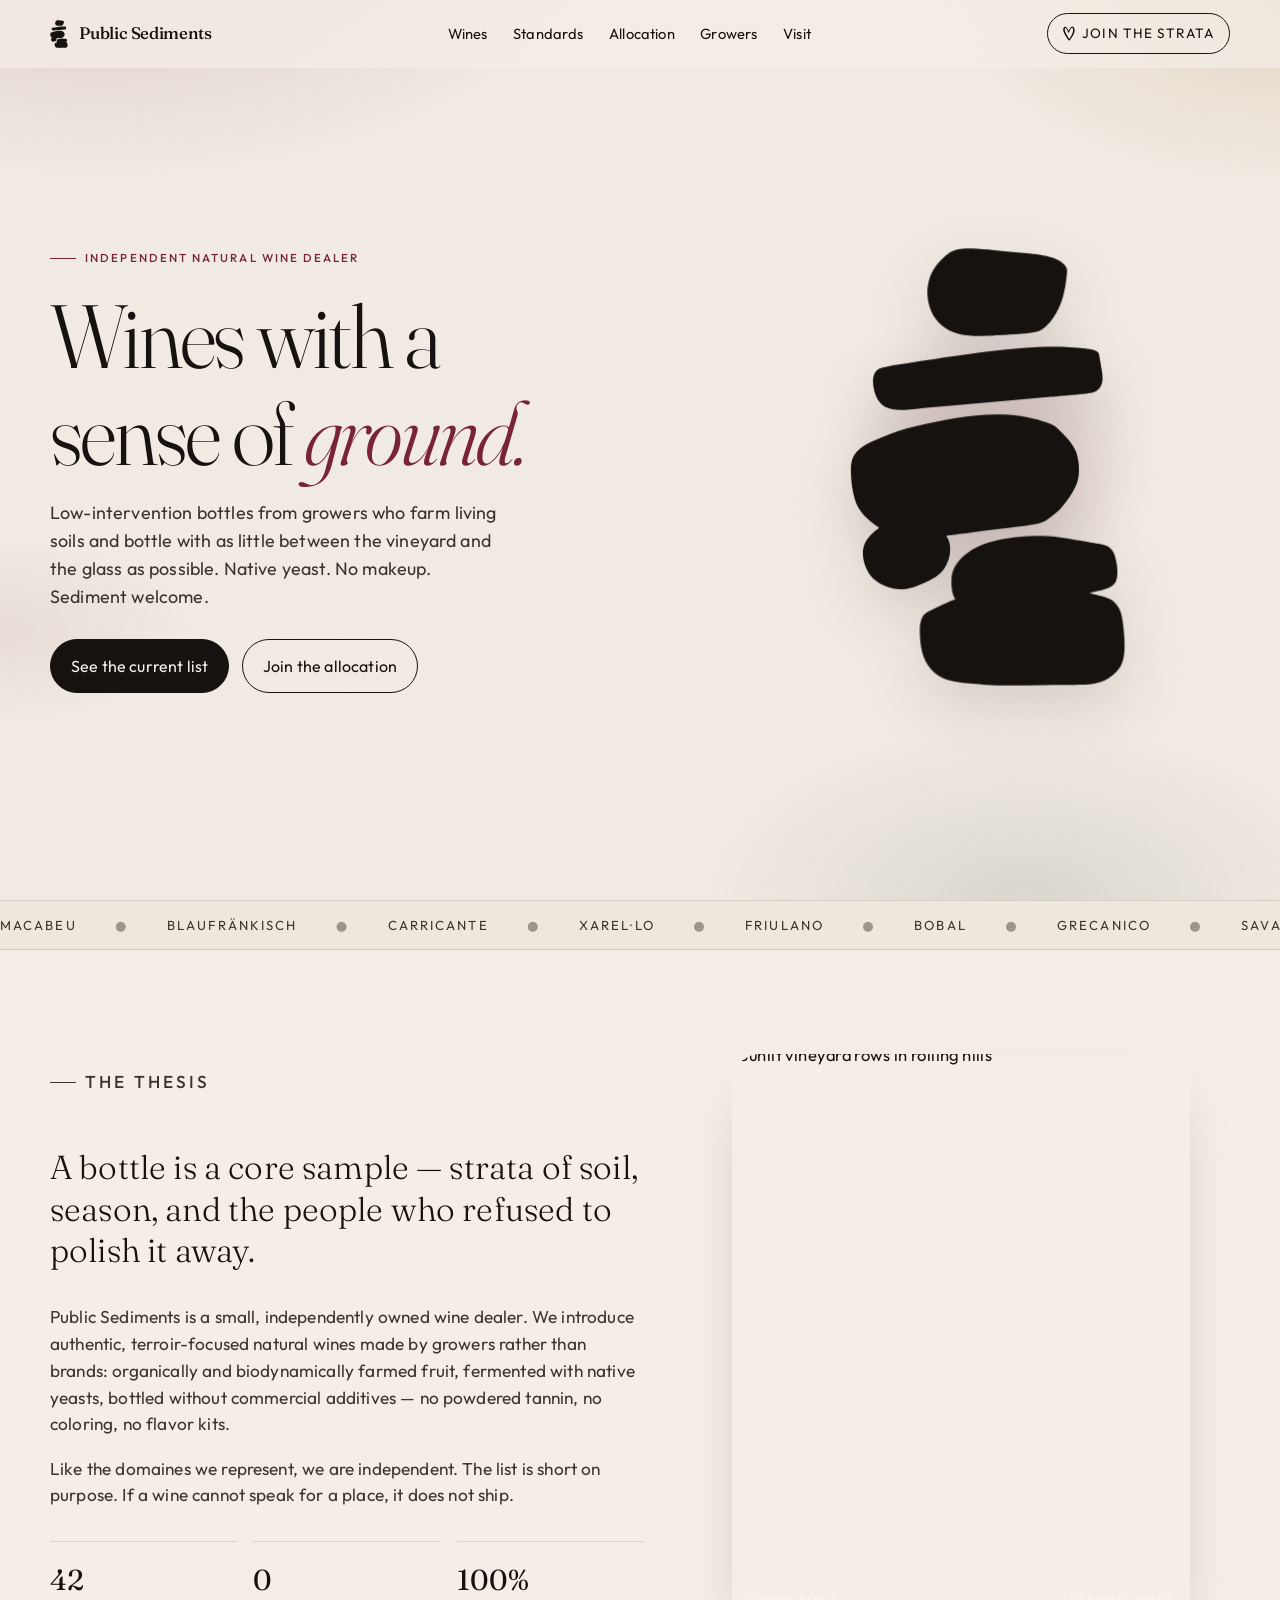
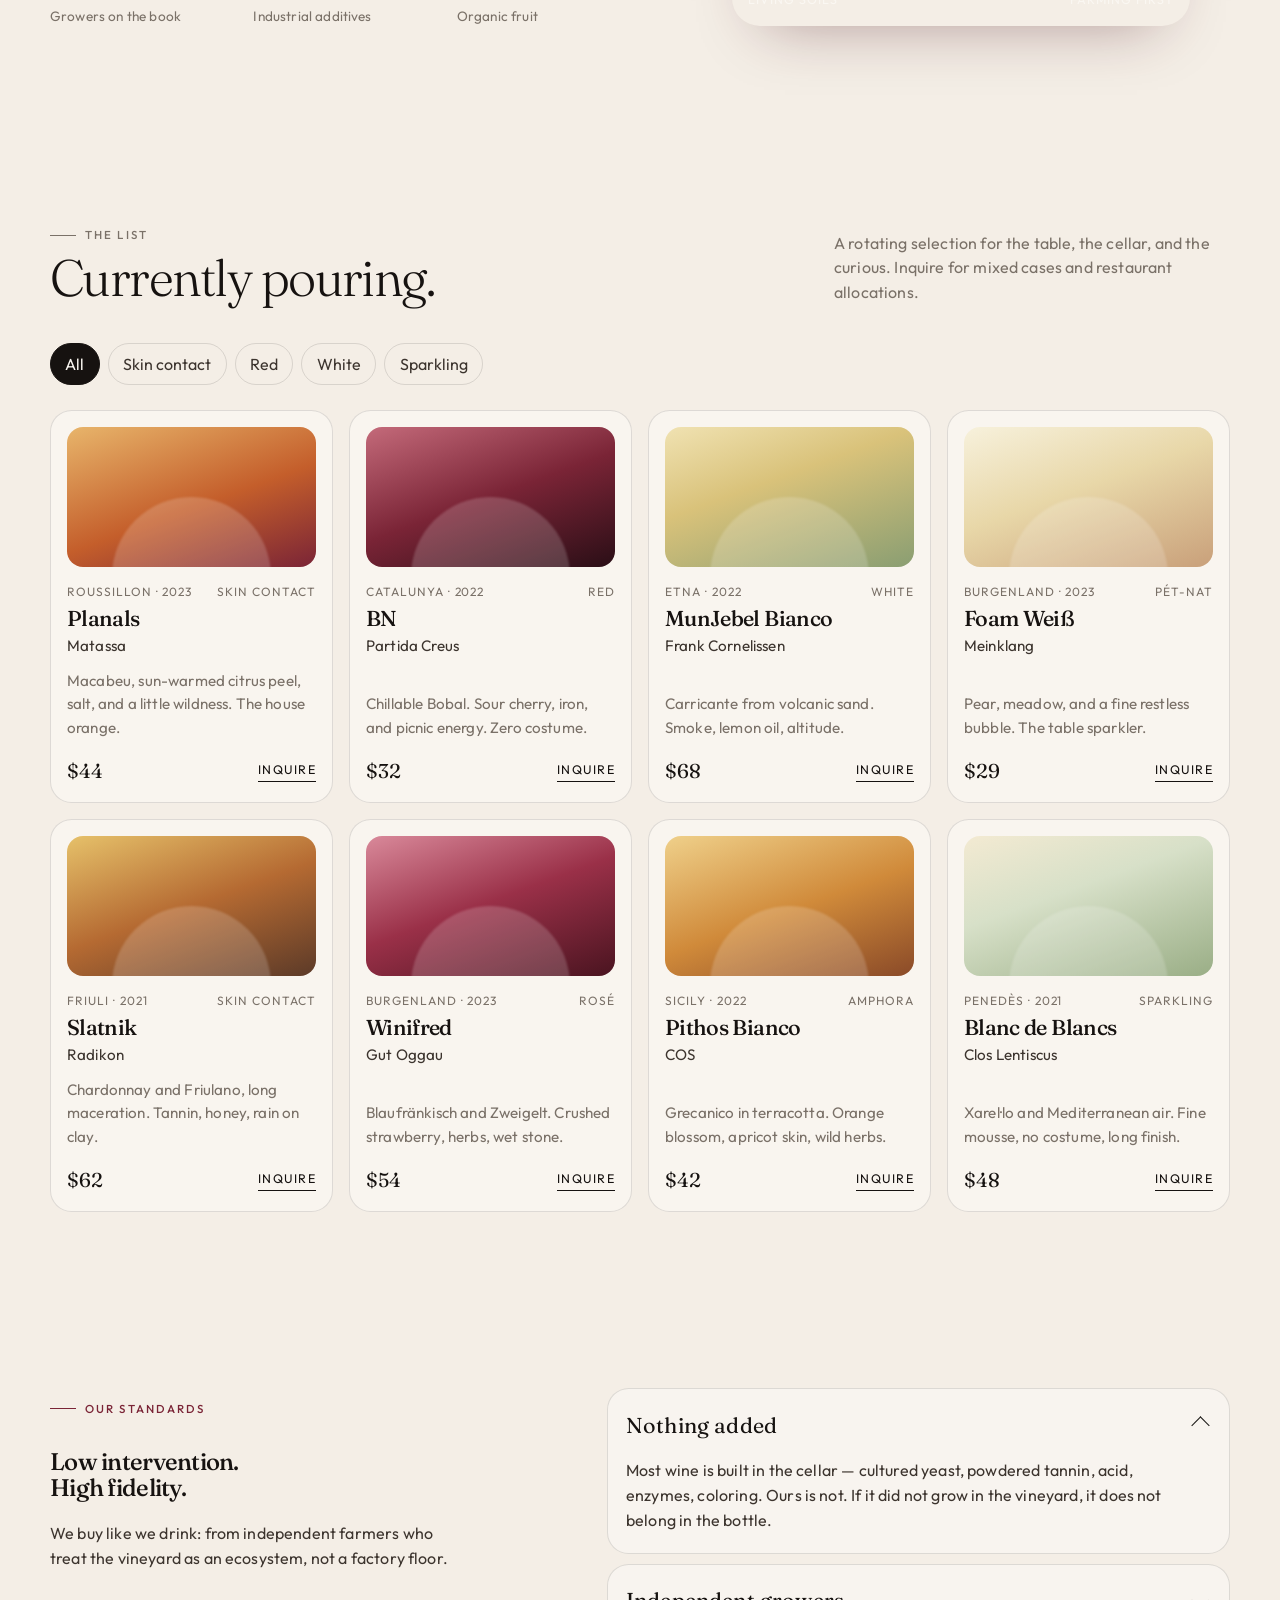
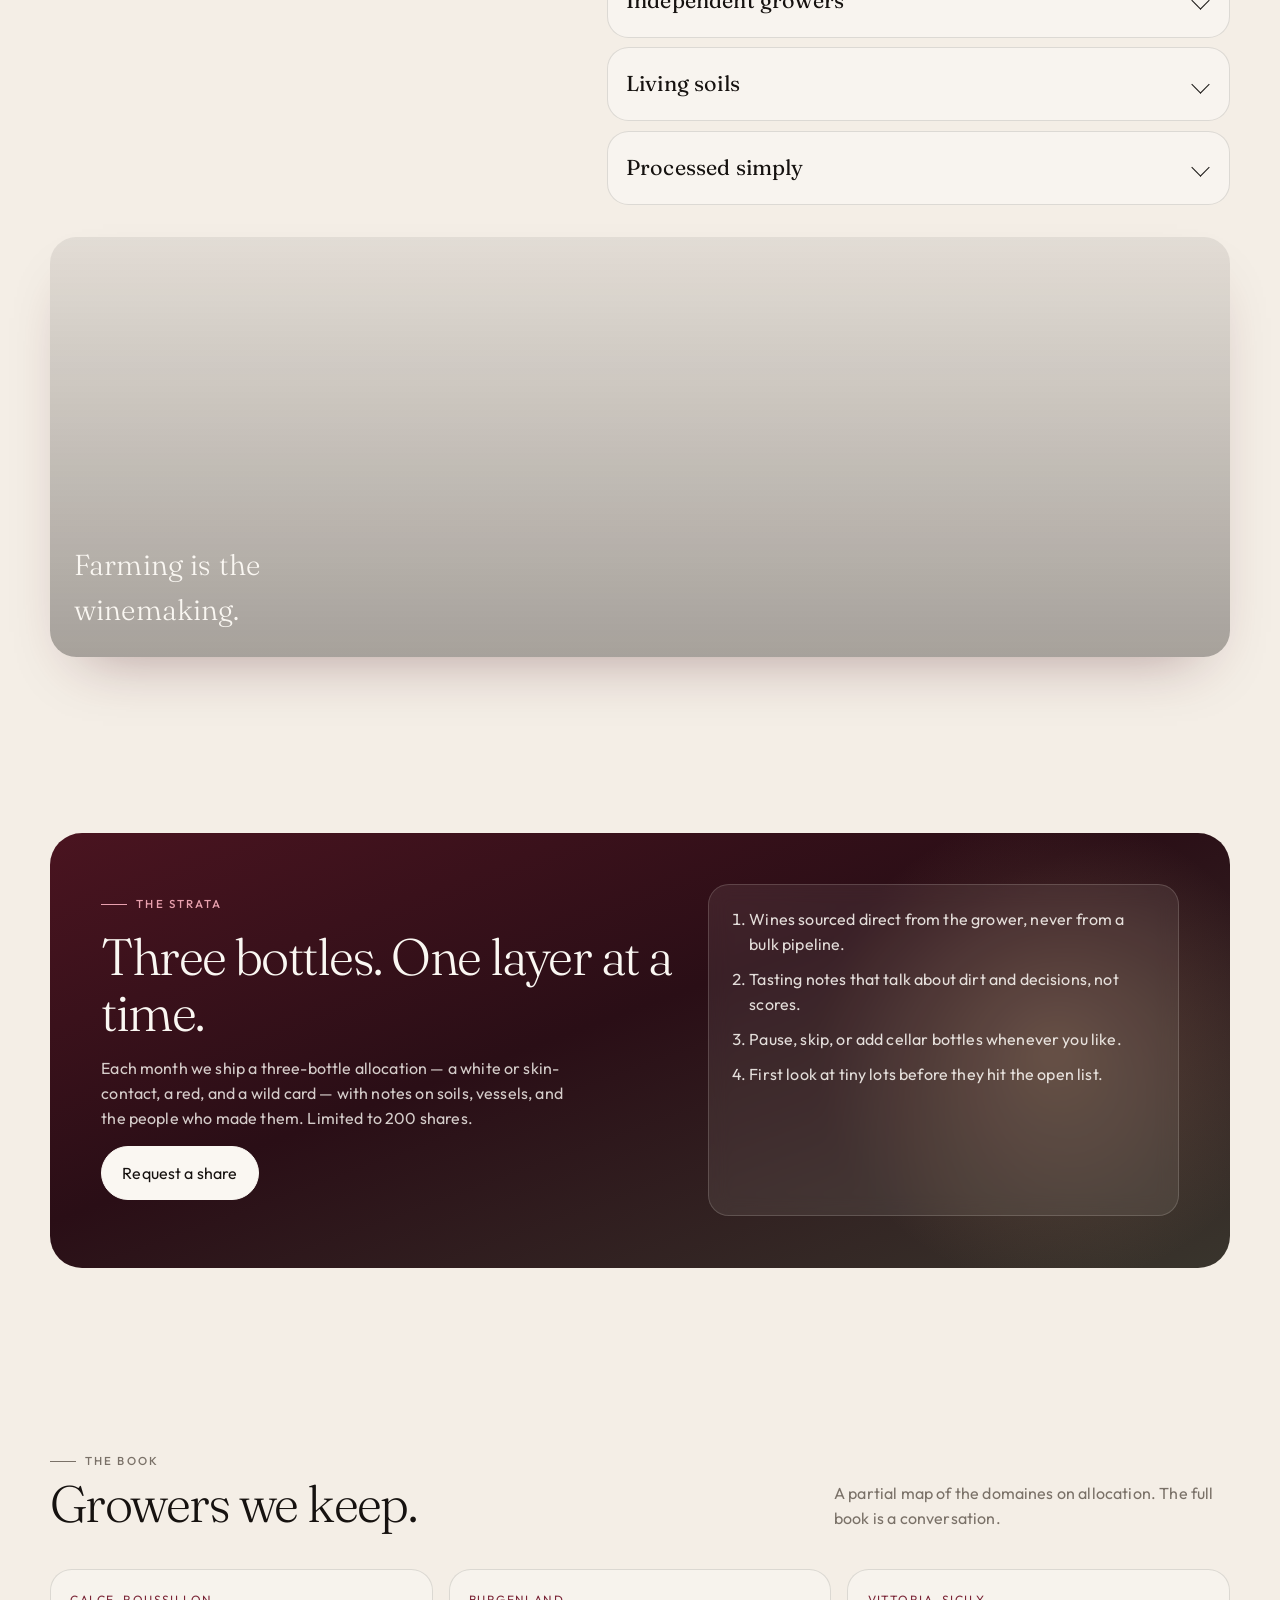
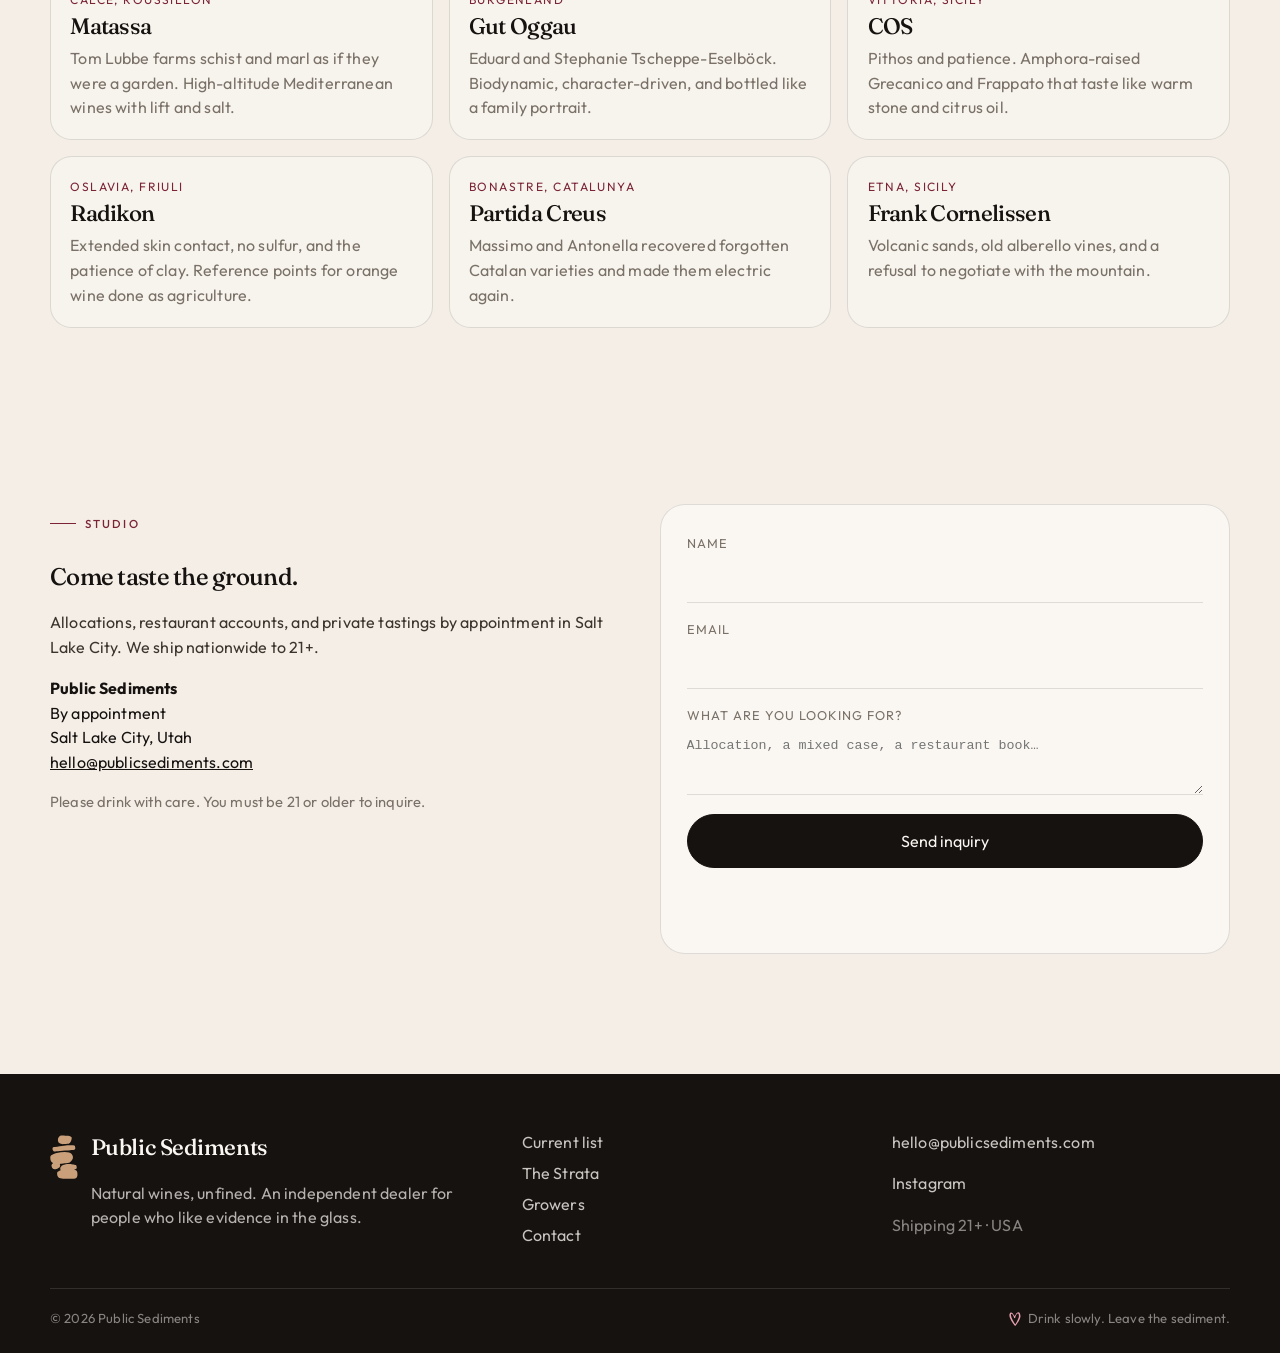
==== index.html @ 0cda36f3 "chore: initial dump" ====
<!DOCTYPE html>
<html lang="en">
<head>
  <meta charset="utf-8">
  <meta name="viewport" content="width=device-width, initial-scale=1">
  <title>Public Sediments — Natural Wine Dealer</title>
  <meta name="description" content="Public Sediments is an independent dealer of low-intervention natural wines. Living soils, native ferments, nothing added that was not already in the vineyard.">
  <link rel="icon" href="icons/mark.svg" type="image/svg+xml">
  <link rel="preconnect" href="https://fonts.googleapis.com">
  <link rel="preconnect" href="https://fonts.gstatic.com" crossorigin>
  <link href="https://fonts.googleapis.com/css2?family=Fraunces:ital,opsz,wght@0,9..144,300;0,9..144,500;0,9..144,600;1,9..144,300;1,9..144,500&family=Outfit:wght@300;400;500;600&display=swap" rel="stylesheet">
  <style>
    :root {
      --paper: #f4eee6;
      --paper-2: #ebe3d6;
      --foam: #faf7f2;
      --ink: #161210;
      --ink-soft: #3c342e;
      --muted: #7a7168;
      --line: rgba(22, 18, 16, 0.12);
      --wine: #7a2436;
      --wine-deep: #4a1420;
      --clay: #c9a07a;
      --clay-deep: #9a6a42;
      --moss: #44513d;
      --moss-soft: #6d7b63;
      --shadow: 0 28px 60px -32px rgba(74, 20, 32, 0.42);
      --radius: 1.35rem;
      --ease: cubic-bezier(0.22, 1, 0.36, 1);
      --serif: "Fraunces", "Iowan Old Style", Georgia, serif;
      --sans: "Outfit", "Avenir Next", system-ui, sans-serif;
      --header: 4.25rem;
    }

    * { box-sizing: border-box; }
    html { scroll-behavior: smooth; }
    html, body { margin: 0; }
    body {
      font-family: var(--sans);
      font-weight: 400;
      color: var(--ink);
      background: var(--paper);
      line-height: 1.55;
      letter-spacing: 0.01em;
      overflow-x: hidden;
    }

    body::before {
      content: "";
      position: fixed;
      inset: 0;
      pointer-events: none;
      z-index: 8;
      opacity: 0.045;
      background-image: url("data:image/svg+xml;utf8,<svg xmlns='http://www.w3.org/2000/svg' width='180' height='180'><filter id='n'><feTurbulence type='fractalNoise' baseFrequency='.85' numOctaves='2' stitchTiles='stitch'/><feColorMatrix values='0 0 0 0 0  0 0 0 0 0  0 0 0 0 0  0 0 0 .55 0'/></filter><rect width='100%' height='100%' filter='url(%23n)'/></svg>");
      mix-blend-mode: multiply;
    }

    body::after {
      content: "";
      position: fixed;
      inset: 0;
      pointer-events: none;
      z-index: 0;
      background:
        radial-gradient(ellipse 70% 50% at 8% -8%, rgba(122, 36, 54, 0.16), transparent 55%),
        radial-gradient(ellipse 50% 40% at 100% 0%, rgba(201, 160, 122, 0.28), transparent 50%),
        radial-gradient(ellipse 45% 35% at 80% 100%, rgba(68, 81, 61, 0.12), transparent 55%),
        radial-gradient(ellipse 30% 20% at 0% 70%, rgba(122, 36, 54, 0.07), transparent 50%);
      animation: aurora 22s var(--ease) infinite alternate;
    }

    @keyframes aurora {
      from { transform: scale(1) translate3d(0, 0, 0); }
      to { transform: scale(1.08) translate3d(-2%, 1.5%, 0); }
    }

    img { max-width: 100%; display: block; }
    a { color: inherit; }
    button, input { font: inherit; }
    h1, h2, h3, .serif { font-family: var(--serif); font-weight: 500; letter-spacing: -0.03em; line-height: 1.08; }

    .skip {
      position: absolute;
      left: 1rem;
      top: -4rem;
      background: var(--ink);
      color: var(--foam);
      padding: 0.6rem 1rem;
      z-index: 20;
      border-radius: 999px;
    }
    .skip:focus { top: 1rem; }

    .wrap {
      width: min(1180px, calc(100% - 2.5rem));
      margin-inline: auto;
      position: relative;
      z-index: 1;
    }

    .icon {
      display: inline-block;
      background: currentColor;
      width: 1em;
      height: 1em;
    }
    .icon-mark {
      -webkit-mask: url("icons/mark.svg") center / contain no-repeat;
      mask: url("icons/mark.svg") center / contain no-repeat;
    }
    .icon-heart {
      -webkit-mask: url("icons/heart.svg") center / contain no-repeat;
      mask: url("icons/heart.svg") center / contain no-repeat;
    }

    header.site {
      position: sticky;
      top: 0;
      z-index: 10;
      height: var(--header);
      display: flex;
      align-items: center;
      backdrop-filter: blur(16px);
      background: color-mix(in srgb, var(--paper) 78%, transparent);
      border-bottom: 1px solid transparent;
      transition: border-color 0.4s var(--ease), background 0.4s;
    }
    header.site.is-scrolled {
      border-bottom-color: var(--line);
      background: color-mix(in srgb, var(--paper) 90%, transparent);
    }
    .nav-bar {
      display: flex;
      align-items: center;
      justify-content: space-between;
      gap: 1rem;
      width: min(1180px, calc(100% - 2.5rem));
      margin-inline: auto;
    }
    .brand {
      display: flex;
      align-items: center;
      gap: 0.7rem;
      text-decoration: none;
    }
    .brand .icon-mark { width: 18px; height: 30px; }
    .brand-name {
      font-family: var(--serif);
      font-size: 1.05rem;
      font-weight: 500;
      letter-spacing: -0.02em;
    }
    .nav-links {
      display: flex;
      gap: 1.6rem;
      list-style: none;
      margin: 0;
      padding: 0;
    }
    .nav-links a {
      text-decoration: none;
      font-size: 0.92rem;
      position: relative;
    }
    .nav-links a::after {
      content: "";
      position: absolute;
      left: 0; right: 0; bottom: -4px;
      height: 1px;
      background: var(--wine);
      transform: scaleX(0);
      transform-origin: left;
      transition: transform 0.4s var(--ease);
    }
    .nav-links a:hover::after, .nav-links a:focus-visible::after { transform: scaleX(1); }
    .nav-cta {
      display: inline-flex;
      align-items: center;
      gap: 0.45rem;
      text-decoration: none;
      font-size: 0.85rem;
      letter-spacing: 0.08em;
      text-transform: uppercase;
      border: 1px solid var(--ink);
      padding: 0.55rem 0.9rem;
      border-radius: 999px;
      transition: background 0.3s, color 0.3s;
    }
    .nav-cta .icon-heart { width: 13px; height: 15px; }
    .nav-cta:hover { background: var(--ink); color: var(--foam); }

    .menu-toggle {
      display: none;
      background: none;
      border: 0;
      padding: 0.4rem;
      cursor: pointer;
    }
    .menu-toggle span {
      display: block;
      width: 22px;
      height: 1.5px;
      background: var(--ink);
      margin: 5px 0;
      transition: 0.3s var(--ease);
    }
    body.nav-open .menu-toggle span:nth-child(1) { transform: translateY(6.5px) rotate(45deg); }
    body.nav-open .menu-toggle span:nth-child(2) { opacity: 0; }
    body.nav-open .menu-toggle span:nth-child(3) { transform: translateY(-6.5px) rotate(-45deg); }

    .hero {
      position: relative;
      z-index: 1;
      padding: 2.2rem 0 4.5rem;
      min-height: calc(100svh - var(--header));
      display: grid;
      align-items: center;
    }
    .hero-grid {
      display: grid;
      grid-template-columns: 1.15fr 0.85fr;
      gap: 3rem;
      align-items: center;
    }
    .kicker {
      display: inline-flex;
      align-items: center;
      gap: 0.6rem;
      text-transform: uppercase;
      letter-spacing: 0.18em;
      font-size: 0.72rem;
      color: var(--wine);
      font-weight: 500;
    }
    .kicker::before {
      content: "";
      width: 1.6rem;
      height: 1px;
      background: currentColor;
    }
    .hero h1 {
      font-size: clamp(3.1rem, 7vw, 6.4rem);
      margin: 0.6rem 0 1.1rem;
      font-weight: 300;
      max-width: 11ch;
    }
    .hero h1 em {
      font-style: italic;
      color: var(--wine);
    }
    .lede {
      font-size: 1.12rem;
      max-width: 38ch;
      color: var(--ink-soft);
      margin: 0 0 1.8rem;
    }
    .hero-actions { display: flex; flex-wrap: wrap; gap: 0.8rem; }
    .btn {
      display: inline-flex;
      align-items: center;
      justify-content: center;
      gap: 0.45rem;
      text-decoration: none;
      border-radius: 999px;
      padding: 0.85rem 1.25rem;
      border: 1px solid var(--ink);
      transition: transform 0.35s var(--ease), background 0.35s, color 0.35s, border-color 0.35s;
    }
    .btn:hover { transform: translateY(-2px); }
    .btn-solid { background: var(--ink); color: var(--foam); }
    .btn-solid:hover { background: var(--wine-deep); border-color: var(--wine-deep); }
    .btn-ghost:hover { background: var(--ink); color: var(--foam); }

    .hero-mark {
      display: grid;
      place-items: center;
      position: relative;
      min-height: 420px;
    }
    .hero-mark .glow {
      position: absolute;
      width: 70%;
      height: 70%;
      border-radius: 50%;
      background: radial-gradient(circle, rgba(122, 36, 54, 0.22), transparent 68%);
      filter: blur(12px);
      animation: pulse 6s ease-in-out infinite;
    }
    @keyframes pulse {
      0%, 100% { transform: scale(1); opacity: 0.8; }
      50% { transform: scale(1.12); opacity: 1; }
    }
    .hero-mark svg {
      width: min(280px, 58vw);
      height: auto;
      color: var(--ink);
      position: relative;
      animation: float 7.5s ease-in-out 1.5s infinite;
      filter: drop-shadow(0 24px 30px rgba(22, 18, 16, 0.12));
    }
    .hero-mark .stone {
      transform-box: fill-box;
      transform-origin: center;
      animation: settle 1.15s var(--ease) both;
    }
    .hero-mark .stone-1 { animation-delay: 0.08s; }
    .hero-mark .stone-2 { animation-delay: 0.22s; }
    .hero-mark .stone-3 { animation-delay: 0.38s; }
    .hero-mark .stone-4 { animation-delay: 0.54s; }
    @keyframes settle {
      from { opacity: 0; transform: translateY(-42px) scale(0.96); }
      to { opacity: 1; transform: none; }
    }
    @keyframes float {
      0%, 100% { transform: translateY(0); }
      50% { transform: translateY(-12px); }
    }

    .marquee {
      position: relative;
      z-index: 1;
      border-block: 1px solid var(--line);
      overflow: hidden;
      padding: 0.85rem 0;
      background: color-mix(in srgb, var(--paper-2) 65%, transparent);
    }
    .marquee-track {
      display: flex;
      gap: 2.4rem;
      width: max-content;
      animation: ticker 32s linear infinite;
      font-size: 0.82rem;
      letter-spacing: 0.16em;
      text-transform: uppercase;
      color: var(--ink-soft);
    }
    .marquee-track span { white-space: nowrap; }
    .dot { opacity: 0.45; }
    @keyframes ticker {
      from { transform: translateX(0); }
      to { transform: translateX(-50%); }
    }

    section { position: relative; z-index: 1; padding: 5.5rem 0; scroll-margin-top: calc(var(--header) - 8px); }
    .section-head {
      display: flex;
      justify-content: space-between;
      align-items: end;
      gap: 1.5rem;
      margin-bottom: 2.4rem;
    }
    .section-head h2 { font-size: clamp(2.1rem, 4vw, 3.4rem); margin: 0.35rem 0 0; font-weight: 300; }
    .section-head p { margin: 0; color: var(--muted); max-width: 36ch; }

    .about-grid {
      display: grid;
      grid-template-columns: 1.05fr 0.95fr;
      gap: 3rem;
      align-items: center;
    }
    .about-copy p { font-size: 1.08rem; color: var(--ink-soft); }
    .about-copy p.lead {
      font-family: var(--serif);
      font-size: clamp(1.6rem, 2.6vw, 2.15rem);
      line-height: 1.25;
      color: var(--ink);
      font-weight: 300;
    }
    .stats {
      display: grid;
      grid-template-columns: repeat(3, 1fr);
      gap: 1rem;
      margin-top: 2rem;
    }
    .stat {
      padding-top: 1rem;
      border-top: 1px solid var(--line);
    }
    .stat b {
      display: block;
      font-family: var(--serif);
      font-size: 1.8rem;
      font-weight: 400;
    }
    .stat span { color: var(--muted); font-size: 0.85rem; }
    .frame {
      position: relative;
      border-radius: calc(var(--radius) + 0.4rem);
      overflow: hidden;
      aspect-ratio: 4 / 5;
      box-shadow: var(--shadow);
    }
    .frame img { width: 100%; height: 100%; object-fit: cover; transform: scale(1.04); transition: transform 1.4s var(--ease); }
    .frame:hover img { transform: scale(1.1); }
    .frame-caption {
      position: absolute;
      left: 1rem; right: 1rem; bottom: 1rem;
      color: var(--foam);
      display: flex;
      justify-content: space-between;
      font-size: 0.78rem;
      letter-spacing: 0.08em;
      text-transform: uppercase;
    }

    .filters {
      display: flex;
      flex-wrap: wrap;
      gap: 0.5rem;
      margin-bottom: 1.6rem;
    }
    .chip {
      border: 1px solid var(--line);
      background: transparent;
      border-radius: 999px;
      padding: 0.45rem 0.9rem;
      cursor: pointer;
      color: var(--ink-soft);
      transition: 0.3s var(--ease);
    }
    .chip:hover { border-color: var(--ink); color: var(--ink); }
    .chip[aria-pressed="true"] {
      background: var(--ink);
      color: var(--foam);
      border-color: var(--ink);
    }
    .chip:focus-visible { outline: 2px solid var(--wine); outline-offset: 3px; }

    .wine-grid {
      display: grid;
      grid-template-columns: repeat(4, 1fr);
      gap: 1rem;
    }
    .wine {
      background: color-mix(in srgb, var(--foam) 80%, transparent);
      border: 1px solid var(--line);
      border-radius: var(--radius);
      padding: 1rem;
      display: flex;
      flex-direction: column;
      min-height: 100%;
      transition: transform 0.4s var(--ease), box-shadow 0.4s;
    }
    .wine:hover { transform: translateY(-6px); box-shadow: var(--shadow); }
    .wine.is-hidden { display: none; }
    .swatch {
      height: 140px;
      border-radius: 1rem;
      margin-bottom: 1rem;
      position: relative;
      overflow: hidden;
    }
    .swatch::after {
      content: "";
      position: absolute;
      inset: auto 18% -30% 18%;
      height: 80%;
      border-radius: 999px 999px 40px 40px;
      background: rgba(255,255,255,0.18);
      filter: blur(1px);
    }
    .wine-meta { display: flex; justify-content: space-between; gap: 0.5rem; font-size: 0.75rem; letter-spacing: 0.08em; text-transform: uppercase; color: var(--muted); }
    .wine h3 { margin: 0.35rem 0 0.2rem; font-size: 1.35rem; font-weight: 500; }
    .wine .producer { margin: 0 0 0.7rem; color: var(--ink-soft); }
    .wine p { margin: 0 0 1rem; color: var(--muted); font-size: 0.95rem; flex: 1; }
    .wine-foot { display: flex; justify-content: space-between; align-items: center; }
    .price { font-family: var(--serif); font-size: 1.25rem; }
    .inquire {
      font-size: 0.78rem;
      letter-spacing: 0.1em;
      text-transform: uppercase;
      text-decoration: none;
      border-bottom: 1px solid currentColor;
      padding-bottom: 2px;
    }

    .standards {
      display: grid;
      grid-template-columns: 0.9fr 1.1fr;
      gap: 3rem;
      align-items: start;
    }
    .accordion { display: grid; gap: 0.6rem; }
    details.std {
      border-radius: var(--radius);
      background: color-mix(in srgb, var(--foam) 70%, transparent);
      border: 1px solid var(--line);
      padding: 0.2rem 1.1rem 0.2rem;
      overflow: hidden;
    }
    details.std summary {
      cursor: pointer;
      list-style: none;
      font-family: var(--serif);
      font-size: 1.35rem;
      padding: 1rem 0;
      display: flex;
      justify-content: space-between;
      align-items: center;
    }
    details.std summary::-webkit-details-marker { display: none; }
    details.std summary::after {
      content: "";
      width: 12px; height: 12px;
      border-right: 1.5px solid var(--ink);
      border-bottom: 1.5px solid var(--ink);
      transform: rotate(45deg);
      transition: transform 0.3s var(--ease);
      margin-right: 4px;
    }
    details.std[open] summary::after { transform: rotate(225deg); }
    details.std p { margin: 0 0 1.1rem; color: var(--ink-soft); max-width: 52ch; }
    .std-visual {
      border-radius: calc(var(--radius) + 0.3rem);
      min-height: 420px;
      background:
        linear-gradient(180deg, rgba(22,18,16,0.08), rgba(22,18,16,0.35)),
        url("https://images.unsplash.com/photo-1506377247377-2a5b3b417ebb?auto=format&fit=crop&w=1400&q=80") center / cover;
      box-shadow: var(--shadow);
      display: flex;
      align-items: end;
      padding: 1.5rem;
      color: var(--foam);
    }
    .std-visual span { font-family: var(--serif); font-size: 1.8rem; font-weight: 300; max-width: 16ch; }

    .allocation {
      background: linear-gradient(160deg, var(--wine-deep), #2a0e16 45%, var(--moss) 140%);
      color: var(--foam);
      border-radius: 2rem;
      padding: clamp(1.8rem, 4vw, 3.4rem);
      display: grid;
      grid-template-columns: 1.1fr 0.9fr;
      gap: 2rem;
      overflow: hidden;
      position: relative;
    }
    .allocation::before {
      content: "";
      position: absolute;
      width: 50%;
      height: 120%;
      right: -10%;
      top: -10%;
      background: radial-gradient(circle, rgba(201,160,122,0.28), transparent 60%);
      animation: pulse 8s ease-in-out infinite;
    }
    .allocation > * { position: relative; }
    .allocation h2 { font-size: clamp(2.2rem, 4vw, 3.6rem); font-weight: 300; margin: 0.3rem 0 0.8rem; }
    .allocation p { color: rgba(250,247,242,0.82); max-width: 42ch; }
    .alloc-card {
      background: rgba(250, 247, 242, 0.08);
      border: 1px solid rgba(250,247,242,0.16);
      border-radius: 1.3rem;
      padding: 1.4rem;
      backdrop-filter: blur(10px);
    }
    .alloc-card ol { margin: 0; padding-left: 1.1rem; color: rgba(250,247,242,0.88); }
    .alloc-card li + li { margin-top: 0.65rem; }
    .allocation .btn-solid { background: var(--foam); color: var(--ink); border-color: var(--foam); }
    .allocation .btn-solid:hover { background: var(--clay); border-color: var(--clay); }

    .grower-grid {
      display: grid;
      grid-template-columns: repeat(3, 1fr);
      gap: 1rem;
    }
    .grower-card {
      padding: 1.3rem 1.2rem 1.2rem;
      border-radius: var(--radius);
      border: 1px solid var(--line);
      background: color-mix(in srgb, var(--foam) 55%, transparent);
      transition: 0.35s var(--ease);
    }
    .grower-card:hover { transform: translateY(-4px); border-color: color-mix(in srgb, var(--wine) 40%, var(--line)); }
    .grower-card .place { font-size: 0.75rem; letter-spacing: 0.12em; text-transform: uppercase; color: var(--wine); }
    .grower-card h3 { margin: 0.25rem 0 0.5rem; font-size: 1.4rem; }
    .grower-card p { margin: 0; color: var(--muted); }

    .visit-grid {
      display: grid;
      grid-template-columns: 1fr 1fr;
      gap: 2.5rem;
    }
    .visit-card {
      background: var(--foam);
      border-radius: calc(var(--radius) + 0.2rem);
      border: 1px solid var(--line);
      padding: 1.6rem;
    }
    form { display: grid; gap: 0.8rem; }
    label { font-size: 0.8rem; letter-spacing: 0.08em; text-transform: uppercase; color: var(--muted); }
    input, textarea {
      width: 100%;
      border: 0;
      border-bottom: 1px solid var(--line);
      background: transparent;
      padding: 0.7rem 0;
      color: var(--ink);
      outline: none;
    }
    input:focus, textarea:focus { border-bottom-color: var(--wine); }
    .form-note { font-size: 0.9rem; color: var(--moss); min-height: 1.2em; }

    footer.site {
      position: relative;
      z-index: 1;
      background: var(--ink);
      color: var(--foam);
      padding: 3.5rem 0 1.5rem;
      margin-top: 2rem;
    }
    .foot-grid {
      display: grid;
      grid-template-columns: 1.3fr 1fr 1fr;
      gap: 2rem;
      padding-bottom: 2.5rem;
      border-bottom: 1px solid rgba(250,247,242,0.12);
    }
    .foot-brand { display: flex; gap: 0.8rem; align-items: start; }
    .foot-brand .icon-mark { width: 28px; height: 46px; color: var(--clay); margin-top: 4px; }
    footer a { text-decoration: none; color: rgba(250,247,242,0.78); }
    footer a:hover { color: var(--clay); }
    .foot-links { display: grid; gap: 0.4rem; }
    .legal {
      display: flex;
      justify-content: space-between;
      gap: 1rem;
      flex-wrap: wrap;
      padding-top: 1.2rem;
      color: rgba(250,247,242,0.5);
      font-size: 0.82rem;
    }
    .legal-heart { display: inline-flex; align-items: center; gap: 0.4rem; }
    .legal-heart .icon-heart { width: 12px; height: 14px; color: #e8a0ae; }

    .reveal {
      opacity: 0;
      transform: translateY(22px);
      animation: reveal 0.9s var(--ease) forwards;
      animation-play-state: paused;
    }
    .reveal.is-in { animation-play-state: running; }
    @keyframes reveal { to { opacity: 1; transform: none; } }

    @media (max-width: 980px) {
      .hero-grid, .about-grid, .standards, .allocation, .visit-grid, .foot-grid { grid-template-columns: 1fr; }
      .wine-grid { grid-template-columns: repeat(2, 1fr); }
      .grower-grid { grid-template-columns: 1fr 1fr; }
      .hero-mark { min-height: 280px; order: -1; }
      .nav-cta { display: none; }
    }
    @media (max-width: 760px) {
      .menu-toggle { display: block; }
      .nav-links, header.site .nav-cta {
        display: none;
      }
      body.nav-open .nav-links {
        display: flex;
        flex-direction: column;
        position: fixed;
        inset: var(--header) 0 0 0;
        background: var(--foam);
        padding: 2rem 1.4rem;
        gap: 1.2rem;
        z-index: 20;
        font-family: var(--serif);
        font-size: 2rem;
      }
      body.nav-open { overflow: hidden; }
      body.nav-open::before { opacity: 0; }
      body.nav-open header.site { z-index: 22; }
      .wine-grid, .grower-grid, .stats { grid-template-columns: 1fr; }
      .section-head { flex-direction: column; align-items: start; }
      section { padding: 3.6rem 0; }
      .hero { padding-top: 1rem; min-height: auto; }
      .hero-mark { min-height: 200px; }
      .hero-mark svg { width: min(150px, 40vw); }
    }
    @media (prefers-reduced-motion: reduce) {
      *, *::before, *::after {
        animation: none !important;
        transition: none !important;
      }
      .reveal { opacity: 1; transform: none; }
    }
  </style>
</head>
<body>
  <a class="skip" href="#main">Skip to content</a>
  <header class="site" id="top">
    <div class="nav-bar">
      <a class="brand" href="#top">
        <span class="icon icon-mark" aria-hidden="true"></span>
        <span class="brand-name">Public Sediments</span>
      </a>
      <nav>
        <ul class="nav-links">
          <li><a href="#wines">Wines</a></li>
          <li><a href="#standards">Standards</a></li>
          <li><a href="#allocation">Allocation</a></li>
          <li><a href="#growers">Growers</a></li>
          <li><a href="#visit">Visit</a></li>
        </ul>
      </nav>
      <a class="nav-cta" href="#allocation"><span class="icon icon-heart" aria-hidden="true"></span> Join the strata</a>
      <button class="menu-toggle" aria-expanded="false" aria-label="Open menu">
        <span></span><span></span><span></span>
      </button>
    </div>
  </header>

  <main id="main">
    <section class="hero">
      <div class="wrap hero-grid">
        <div>
          <p class="kicker">Independent natural wine dealer</p>
          <h1>Wines with a sense of <em>ground.</em></h1>
          <p class="lede">Low-intervention bottles from growers who farm living soils and bottle with as little between the vineyard and the glass as possible. Native yeast. No makeup. Sediment welcome.</p>
          <div class="hero-actions">
            <a class="btn btn-solid" href="#wines">See the current list</a>
            <a class="btn btn-ghost" href="#allocation">Join the allocation</a>
          </div>
        </div>
        <div class="hero-mark" aria-hidden="true">
          <div class="glow"></div>
          <svg xmlns="http://www.w3.org/2000/svg" viewBox="0 0 597.19 945.49" fill="none">
<path class="stone stone-1" fill="currentColor" d="M 191.38 39.17 C 174.59 57.36 166.44 82.4 167.16 107.01 C 169.05 133.97 177.07 154.98 197.38 173.17 C 224.51 196.14 261.29 197.36 295.14 195.62 C 296.32 195.56 297.5 195.5 298.71 195.44 C 302.5 195.25 306.28 195.06 310.07 194.86 C 311.36 194.79 312.65 194.72 313.99 194.65 C 406.42 189.78 406.42 189.78 427.65 167.82 C 450.37 141.44 458.86 111.1 463.19 77.23 C 463.32 76.27 463.44 75.31 463.57 74.31 C 466.01 53.73 466.01 53.73 460.89 45.88 C 441.82 22.19 389.45 21.19 361.11 18.11 C 225.9 4.0 225.9 4.0 191.38 39.17 Z"/>
  <path class="stone stone-2" fill="currentColor" d="M 94.88 258.48 C 94.5 258.56 94.5 258.56 92.56 258.97 C 62.5 265.27 62.5 265.27 55.48 274.21 C 48.51 286.59 51.38 302.06 54.38 315.17 C 58.21 328.35 64.53 339.78 76.38 347.17 C 97.88 357.8 124.28 353.3 147.44 351.11 C 149.97 350.88 152.5 350.65 155.04 350.42 C 162.48 349.75 169.93 349.06 177.37 348.36 C 187.34 347.42 197.32 346.5 207.29 345.58 C 210.26 345.3 213.22 345.03 216.19 344.75 C 252.08 341.42 287.99 338.29 323.89 335.16 C 327.99 334.8 332.09 334.45 336.19 334.09 C 367.65 331.35 399.11 328.6 430.58 325.95 C 433.92 325.66 437.27 325.38 440.61 325.1 C 442.73 324.92 444.85 324.74 446.98 324.56 C 447.99 324.47 449.01 324.38 450.06 324.3 C 454.92 323.88 459.78 323.47 464.64 323.07 C 524.96 318.08 524.96 318.08 535.38 306.17 C 544.29 292.36 540.09 275.12 537.5 259.94 C 537.0 257.02 536.52 254.09 536.04 251.16 C 535.73 249.29 535.42 247.41 535.11 245.54 C 534.96 244.67 534.82 243.8 534.67 242.91 C 532.91 232.65 532.91 232.65 529.13 228.98 C 522.24 224.44 514.0 224.14 506.0 223.17 C 505.65 223.13 505.65 223.13 503.85 222.91 C 407.15 211.28 309.69 225.07 94.88 258.48 Z"/>
  <path class="stone stone-3" fill="currentColor" d="M 144.38 388.17 C 143.67 388.33 142.97 388.49 142.24 388.65 C 115.98 394.58 91.06 403.03 66.43 413.85 C 63.5 415.12 60.56 416.34 57.61 417.55 C 42.58 423.74 28.94 430.43 17.38 442.17 C 16.8 442.74 16.21 443.31 15.61 443.9 C 5.24 454.91 4.0 469.4 4.07 483.79 C 4.07 485.06 4.08 486.33 4.08 487.64 C 4.29 505.78 6.75 523.63 11.38 541.17 C 11.56 541.87 11.75 542.57 11.93 543.29 C 19.43 571.29 40.91 589.73 64.38 605.17 C 63.56 605.78 62.74 606.38 61.89 607.01 C 46.26 618.66 33.22 631.3 29.85 651.33 C 27.73 671.15 34.25 691.42 46.0 707.29 C 59.23 723.16 80.97 733.49 101.32 735.79 C 103.0 735.93 104.69 736.06 106.38 736.17 C 106.72 736.2 106.72 736.2 108.45 736.33 C 127.28 737.12 146.69 729.03 163.38 721.17 C 164.07 720.85 164.76 720.52 165.48 720.19 C 173.96 716.18 181.96 711.98 189.38 706.17 C 190.06 705.66 190.74 705.16 191.45 704.63 C 204.8 694.0 212.85 676.46 215.07 659.79 C 215.19 658.25 215.3 656.71 215.38 655.17 C 215.41 654.68 215.41 654.68 215.58 652.18 C 215.95 641.76 214.02 631.47 207.38 623.17 C 209.26 621.29 212.4 621.55 214.92 621.22 C 215.61 621.13 216.3 621.04 217.01 620.95 C 219.34 620.65 221.68 620.35 224.01 620.05 C 225.68 619.84 227.35 619.62 229.01 619.41 C 232.62 618.94 236.22 618.48 239.82 618.02 C 244.57 617.42 249.32 616.8 254.06 616.19 C 274.26 613.58 294.45 611.03 314.66 608.54 C 317.64 608.17 320.61 607.8 323.59 607.43 C 324.56 607.31 325.53 607.19 326.53 607.07 C 328.47 606.83 330.4 606.59 332.34 606.35 C 337.05 605.77 341.75 605.19 346.46 604.62 C 414.15 596.46 414.15 596.46 441.38 573.17 C 441.66 572.95 441.66 572.95 443.08 571.84 C 447.43 568.42 450.86 564.41 454.38 560.17 C 454.59 559.92 454.59 559.92 455.67 558.65 C 466.46 545.87 475.78 532.15 483.0 517.05 C 483.32 516.38 483.64 515.72 483.97 515.04 C 493.42 494.35 491.47 465.62 484.76 444.42 C 476.88 424.89 460.24 408.5 445.26 394.17 C 444.72 393.64 444.18 393.11 443.63 392.57 C 436.18 385.6 426.8 382.35 417.26 379.23 C 416.21 378.89 415.17 378.55 414.1 378.2 C 326.52 350.05 232.05 368.45 144.38 388.17 Z"/>
  <path class="stone stone-4" fill="currentColor" d="M 248.38 662.17 C 247.54 662.87 246.7 663.56 245.84 664.28 C 232.63 675.53 221.28 690.91 218.93 708.54 C 217.77 725.56 217.76 743.0 226.38 758.17 C 225.83 758.34 225.28 758.51 224.71 758.69 C 219.24 760.46 214.04 762.54 208.83 764.97 C 208.05 765.33 207.27 765.69 206.47 766.06 C 204.83 766.81 203.19 767.57 201.55 768.33 C 199.09 769.47 196.62 770.61 194.15 771.75 C 159.69 787.63 159.69 787.63 153.56 803.26 C 151.16 810.29 150.92 816.92 151.0 824.29 C 151.01 825.52 151.02 826.74 151.03 828.0 C 151.5 856.58 155.5 885.35 175.38 907.17 C 175.99 907.88 176.61 908.58 177.24 909.31 C 201.59 935.74 243.67 935.6 277.05 938.93 C 278.66 939.1 280.26 939.27 281.87 939.44 C 298.17 941.18 314.38 941.49 330.76 941.43 C 333.04 941.42 335.33 941.41 337.61 941.41 C 351.2 941.38 364.79 941.28 378.38 941.17 C 379.72 941.16 381.05 941.15 382.39 941.14 C 400.96 940.99 419.53 940.81 438.1 940.59 C 439.71 940.57 441.32 940.55 442.93 940.53 C 443.72 940.52 444.52 940.51 445.34 940.5 C 450.95 940.44 456.56 940.38 462.17 940.33 C 469.11 940.26 476.05 940.18 482.99 940.08 C 486.59 940.03 490.19 939.99 493.78 939.96 C 524.35 939.72 547.74 934.76 570.06 912.5 C 571.62 910.8 572.99 909.01 574.38 907.17 C 575.05 906.41 575.72 905.65 576.42 904.87 C 593.19 882.88 587.3 833.99 584.07 807.79 C 583.57 804.24 583.0 800.7 582.38 797.17 C 582.27 796.48 582.16 795.8 582.04 795.09 C 579.7 781.15 573.34 769.79 562.55 760.62 C 551.2 752.67 534.64 750.17 521.52 746.53 C 520.58 746.26 519.63 746.0 518.66 745.73 C 516.38 745.17 516.38 745.17 514.38 745.17 C 514.38 744.51 514.38 743.85 514.38 743.17 C 515.42 743.07 516.47 742.97 517.54 742.87 C 523.74 742.09 529.72 740.47 535.76 738.92 C 536.92 738.63 538.09 738.35 539.29 738.05 C 549.96 735.31 562.37 731.3 568.5 721.34 C 576.04 704.68 571.43 677.04 565.43 660.55 C 562.36 653.45 557.81 648.42 551.38 644.17 C 541.02 640.41 529.83 638.85 518.99 637.04 C 517.36 636.76 515.72 636.48 514.09 636.21 C 510.69 635.63 507.28 635.05 503.88 634.48 C 499.57 633.76 495.27 633.03 490.97 632.29 C 442.02 623.95 442.02 623.95 424.94 622.98 C 424.29 622.94 423.63 622.9 422.95 622.86 C 373.94 619.95 286.69 626.99 248.38 662.17 Z"/>
          </svg>
        </div>
      </div>
    </section>

    <div class="marquee" aria-hidden="true">
      <div class="marquee-track">
        <span>Macabeu</span><span class="dot">●</span>
        <span>Blaufränkisch</span><span class="dot">●</span>
        <span>Carricante</span><span class="dot">●</span>
        <span>Xarel·lo</span><span class="dot">●</span>
        <span>Friulano</span><span class="dot">●</span>
        <span>Bobal</span><span class="dot">●</span>
        <span>Grecanico</span><span class="dot">●</span>
        <span>Savagnin</span><span class="dot">●</span>
        <span>Macabeu</span><span class="dot">●</span>
        <span>Blaufränkisch</span><span class="dot">●</span>
        <span>Carricante</span><span class="dot">●</span>
        <span>Xarel·lo</span><span class="dot">●</span>
        <span>Friulano</span><span class="dot">●</span>
        <span>Bobal</span><span class="dot">●</span>
        <span>Grecanico</span><span class="dot">●</span>
        <span>Savagnin</span><span class="dot">●</span>
      </div>
    </div>

    <section id="about">
      <div class="wrap about-grid">
        <div class="about-copy reveal">
          <p class="kicker">The thesis</p>
          <p class="lead">A bottle is a core sample — strata of soil, season, and the people who refused to polish it away.</p>
          <p>Public Sediments is a small, independently owned wine dealer. We introduce authentic, terroir-focused natural wines made by growers rather than brands: organically and biodynamically farmed fruit, fermented with native yeasts, bottled without commercial additives — no powdered tannin, no coloring, no flavor kits.</p>
          <p>Like the domaines we represent, we are independent. The list is short on purpose. If a wine cannot speak for a place, it does not ship.</p>
          <div class="stats">
            <div class="stat"><b>42</b><span>Growers on the book</span></div>
            <div class="stat"><b>0</b><span>Industrial additives</span></div>
            <div class="stat"><b>100%</b><span>Organic fruit</span></div>
          </div>
        </div>
        <figure class="frame reveal">
          <img src="https://images.unsplash.com/photo-1560493676-04071c5f467b?auto=format&fit=crop&w=1400&q=80" alt="Sunlit vineyard rows in rolling hills" width="900" height="1125">
          <figcaption class="frame-caption"><span>Living soils</span><span>Farming first</span></figcaption>
        </figure>
      </div>
    </section>

    <section id="wines">
      <div class="wrap">
        <div class="section-head reveal">
          <div>
            <p class="kicker">The list</p>
            <h2>Currently pouring.</h2>
          </div>
          <p>A rotating selection for the table, the cellar, and the curious. Inquire for mixed cases and restaurant allocations.</p>
        </div>
        <div class="filters" role="toolbar" aria-label="Filter wines">
          <button class="chip" data-filter="all" aria-pressed="true">All</button>
          <button class="chip" data-filter="skin" aria-pressed="false">Skin contact</button>
          <button class="chip" data-filter="red" aria-pressed="false">Red</button>
          <button class="chip" data-filter="white" aria-pressed="false">White</button>
          <button class="chip" data-filter="sparkling" aria-pressed="false">Sparkling</button>
        </div>
        <div class="wine-grid">
          <article class="wine reveal" data-cat="skin">
            <div class="swatch" style="background: linear-gradient(160deg, #e8b56b, #c45e2b 55%, #7a2436);"></div>
            <div class="wine-meta"><span>Roussillon · 2023</span><span>Skin contact</span></div>
            <h3>Planals</h3>
            <p class="producer">Matassa</p>
            <p>Macabeu, sun-warmed citrus peel, salt, and a little wildness. The house orange.</p>
            <div class="wine-foot"><span class="price">$44</span><a class="inquire" href="#visit">Inquire</a></div>
          </article>
          <article class="wine reveal" data-cat="red">
            <div class="swatch" style="background: linear-gradient(160deg, #c46a7a, #7a2436 50%, #2a0e16);"></div>
            <div class="wine-meta"><span>Catalunya · 2022</span><span>Red</span></div>
            <h3>BN</h3>
            <p class="producer">Partida Creus</p>
            <p>Chillable Bobal. Sour cherry, iron, and picnic energy. Zero costume.</p>
            <div class="wine-foot"><span class="price">$32</span><a class="inquire" href="#visit">Inquire</a></div>
          </article>
          <article class="wine reveal" data-cat="white">
            <div class="swatch" style="background: linear-gradient(160deg, #f0e2b2, #d9c27a 40%, #8a9e72);"></div>
            <div class="wine-meta"><span>Etna · 2022</span><span>White</span></div>
            <h3>MunJebel Bianco</h3>
            <p class="producer">Frank Cornelissen</p>
            <p>Carricante from volcanic sand. Smoke, lemon oil, altitude.</p>
            <div class="wine-foot"><span class="price">$68</span><a class="inquire" href="#visit">Inquire</a></div>
          </article>
          <article class="wine reveal" data-cat="sparkling">
            <div class="swatch" style="background: linear-gradient(160deg, #f7f1dc, #e8d7a8 45%, #c9a07a);"></div>
            <div class="wine-meta"><span>Burgenland · 2023</span><span>Pét-nat</span></div>
            <h3>Foam Weiß</h3>
            <p class="producer">Meinklang</p>
            <p>Pear, meadow, and a fine restless bubble. The table sparkler.</p>
            <div class="wine-foot"><span class="price">$29</span><a class="inquire" href="#visit">Inquire</a></div>
          </article>
          <article class="wine reveal" data-cat="skin">
            <div class="swatch" style="background: linear-gradient(160deg, #e6c16a, #b56a32 50%, #5c3a28);"></div>
            <div class="wine-meta"><span>Friuli · 2021</span><span>Skin contact</span></div>
            <h3>Slatnik</h3>
            <p class="producer">Radikon</p>
            <p>Chardonnay and Friulano, long maceration. Tannin, honey, rain on clay.</p>
            <div class="wine-foot"><span class="price">$62</span><a class="inquire" href="#visit">Inquire</a></div>
          </article>
          <article class="wine reveal" data-cat="red">
            <div class="swatch" style="background: linear-gradient(160deg, #d9899a, #9a3048 48%, #4a1420);"></div>
            <div class="wine-meta"><span>Burgenland · 2023</span><span>Rosé</span></div>
            <h3>Winifred</h3>
            <p class="producer">Gut Oggau</p>
            <p>Blaufränkisch and Zweigelt. Crushed strawberry, herbs, wet stone.</p>
            <div class="wine-foot"><span class="price">$54</span><a class="inquire" href="#visit">Inquire</a></div>
          </article>
          <article class="wine reveal" data-cat="skin">
            <div class="swatch" style="background: linear-gradient(160deg, #efd08a, #d08a3a 52%, #8a4a28);"></div>
            <div class="wine-meta"><span>Sicily · 2022</span><span>Amphora</span></div>
            <h3>Pithos Bianco</h3>
            <p class="producer">COS</p>
            <p>Grecanico in terracotta. Orange blossom, apricot skin, wild herbs.</p>
            <div class="wine-foot"><span class="price">$42</span><a class="inquire" href="#visit">Inquire</a></div>
          </article>
          <article class="wine reveal" data-cat="sparkling">
            <div class="swatch" style="background: linear-gradient(160deg, #f3ead2, #d7e0c8 40%, #9aae86);"></div>
            <div class="wine-meta"><span>Penedès · 2021</span><span>Sparkling</span></div>
            <h3>Blanc de Blancs</h3>
            <p class="producer">Clos Lentiscus</p>
            <p>Xarel·lo and Mediterranean air. Fine mousse, no costume, long finish.</p>
            <div class="wine-foot"><span class="price">$48</span><a class="inquire" href="#visit">Inquire</a></div>
          </article>
        </div>
      </div>
    </section>

    <section id="standards">
      <div class="wrap standards">
        <div class="reveal">
          <p class="kicker">Our standards</p>
          <h2>Low intervention.<br>High fidelity.</h2>
          <p style="color:var(--ink-soft); max-width:38ch;">We buy like we drink: from independent farmers who treat the vineyard as an ecosystem, not a factory floor.</p>
        </div>
        <div>
          <div class="accordion reveal">
            <details class="std" open>
              <summary>Nothing added</summary>
              <p>Most wine is built in the cellar — cultured yeast, powdered tannin, acid, enzymes, coloring. Ours is not. If it did not grow in the vineyard, it does not belong in the bottle.</p>
            </details>
            <details class="std">
              <summary>Independent growers</summary>
              <p>We work with small, family-run domaines. We know how they farm, how they ferment, and why they bottle the way they do. No cooperatives in costume. No private-label programs.</p>
            </details>
            <details class="std">
              <summary>Living soils</summary>
              <p>Organic at minimum; biodynamic whenever the grower has gone that far. Cover crops, compost, animals in the rows. Sediment in the glass starts as sediment in the ground.</p>
            </details>
            <details class="std">
              <summary>Processed simply</summary>
              <p>Ripe fruit, native ferment, time. Unfined, unfiltered, and often without added sulfur — or with so little it is a fingerprint, not a mask.</p>
            </details>
          </div>
        </div>
      </div>
      <div class="wrap" style="margin-top:2rem;">
        <div class="std-visual reveal"><span>Farming is the winemaking.</span></div>
      </div>
    </section>

    <section id="allocation">
      <div class="wrap">
        <div class="allocation reveal">
          <div>
            <p class="kicker" style="color:#e8a0ae;">The strata</p>
            <h2>Three bottles. One layer at a time.</h2>
            <p>Each month we ship a three-bottle allocation — a white or skin-contact, a red, and a wild card — with notes on soils, vessels, and the people who made them. Limited to 200 shares.</p>
            <p><a class="btn btn-solid" href="#visit">Request a share</a></p>
          </div>
          <div class="alloc-card">
            <ol>
              <li>Wines sourced direct from the grower, never from a bulk pipeline.</li>
              <li>Tasting notes that talk about dirt and decisions, not scores.</li>
              <li>Pause, skip, or add cellar bottles whenever you like.</li>
              <li>First look at tiny lots before they hit the open list.</li>
            </ol>
          </div>
        </div>
      </div>
    </section>

    <section id="growers">
      <div class="wrap">
        <div class="section-head reveal">
          <div>
            <p class="kicker">The book</p>
            <h2>Growers we keep.</h2>
          </div>
          <p>A partial map of the domaines on allocation. The full book is a conversation.</p>
        </div>
        <div class="grower-grid">
          <article class="grower-card reveal"><p class="place">Calce, Roussillon</p><h3>Matassa</h3><p>Tom Lubbe farms schist and marl as if they were a garden. High-altitude Mediterranean wines with lift and salt.</p></article>
          <article class="grower-card reveal"><p class="place">Burgenland</p><h3>Gut Oggau</h3><p>Eduard and Stephanie Tscheppe-Eselböck. Biodynamic, character-driven, and bottled like a family portrait.</p></article>
          <article class="grower-card reveal"><p class="place">Vittoria, Sicily</p><h3>COS</h3><p>Pithos and patience. Amphora-raised Grecanico and Frappato that taste like warm stone and citrus oil.</p></article>
          <article class="grower-card reveal"><p class="place">Oslavia, Friuli</p><h3>Radikon</h3><p>Extended skin contact, no sulfur, and the patience of clay. Reference points for orange wine done as agriculture.</p></article>
          <article class="grower-card reveal"><p class="place">Bonastre, Catalunya</p><h3>Partida Creus</h3><p>Massimo and Antonella recovered forgotten Catalan varieties and made them electric again.</p></article>
          <article class="grower-card reveal"><p class="place">Etna, Sicily</p><h3>Frank Cornelissen</h3><p>Volcanic sands, old alberello vines, and a refusal to negotiate with the mountain.</p></article>
        </div>
      </div>
    </section>

    <section id="visit">
      <div class="wrap visit-grid">
        <div class="reveal">
          <p class="kicker">Studio</p>
          <h2>Come taste the ground.</h2>
          <p style="color:var(--ink-soft);">Allocations, restaurant accounts, and private tastings by appointment in Salt Lake City. We ship nationwide to 21+.</p>
          <p><strong>Public Sediments</strong><br>By appointment<br>Salt Lake City, Utah<br><a href="mailto:hello@publicsediments.com">hello@publicsediments.com</a></p>
          <p style="color:var(--muted); font-size:0.92rem;">Please drink with care. You must be 21 or older to inquire.</p>
        </div>
        <div class="visit-card reveal">
          <form id="inquire-form">
            <div>
              <label for="name">Name</label>
              <input id="name" name="name" autocomplete="name" required>
            </div>
            <div>
              <label for="email">Email</label>
              <input id="email" name="email" type="email" autocomplete="email" required>
            </div>
            <div>
              <label for="note">What are you looking for?</label>
              <textarea id="note" name="note" rows="3" placeholder="Allocation, a mixed case, a restaurant book…"></textarea>
            </div>
            <button class="btn btn-solid" type="submit">Send inquiry</button>
            <p class="form-note" role="status"></p>
          </form>
        </div>
      </div>
    </section>
  </main>

  <footer class="site">
    <div class="wrap">
      <div class="foot-grid">
        <div class="foot-brand">
          <span class="icon icon-mark" aria-hidden="true"></span>
          <div>
            <div class="brand-name" style="font-size:1.4rem;">Public Sediments</div>
            <p style="color:rgba(250,247,242,0.7); max-width:36ch;">Natural wines, unfined. An independent dealer for people who like evidence in the glass.</p>
          </div>
        </div>
        <div class="foot-links">
          <a href="#wines">Current list</a>
          <a href="#allocation">The Strata</a>
          <a href="#growers">Growers</a>
          <a href="#visit">Contact</a>
        </div>
        <div class="foot-links">
          <a href="mailto:hello@publicsediments.com">hello@publicsediments.com</a>
          <a href="https://instagram.com" rel="noopener">Instagram</a>
          <span style="color:rgba(250,247,242,0.5);">Shipping 21+ · USA</span>
        </div>
      </div>
      <div class="legal">
        <span>© 2026 Public Sediments</span>
        <span class="legal-heart"><span class="icon icon-heart" aria-hidden="true"></span> Drink slowly. Leave the sediment.</span>
      </div>
    </div>
  </footer>

  <script>
    const header = document.querySelector("header.site");
    const toggle = document.querySelector(".menu-toggle");
    const form = document.getElementById("inquire-form");

    const onScroll = () => header.classList.toggle("is-scrolled", window.scrollY > 8);
    onScroll();
    window.addEventListener("scroll", onScroll, { passive: true });

    toggle.addEventListener("click", () => {
      const open = document.body.classList.toggle("nav-open");
      toggle.setAttribute("aria-expanded", String(open));
      toggle.setAttribute("aria-label", open ? "Close menu" : "Open menu");
    });
    document.querySelectorAll(".nav-links a").forEach((a) => {
      a.addEventListener("click", () => {
        document.body.classList.remove("nav-open");
        toggle.setAttribute("aria-expanded", "false");
      });
    });

    const chips = document.querySelectorAll(".chip");
    const wines = document.querySelectorAll(".wine");
    chips.forEach((chip) => {
      chip.addEventListener("click", () => {
        chips.forEach((c) => c.setAttribute("aria-pressed", "false"));
        chip.setAttribute("aria-pressed", "true");
        const f = chip.dataset.filter;
        wines.forEach((w) => {
          w.classList.toggle("is-hidden", f !== "all" && w.dataset.cat !== f);
        });
      });
    });

    if ("IntersectionObserver" in window) {
      const io = new IntersectionObserver((entries) => {
        entries.forEach((e) => { if (e.isIntersecting) e.target.classList.add("is-in"); });
      }, { threshold: 0.12 });
      document.querySelectorAll(".reveal").forEach((el) => io.observe(el));
    } else {
      document.querySelectorAll(".reveal").forEach((el) => el.classList.add("is-in"));
    }

    form.addEventListener("submit", (e) => {
      e.preventDefault();
      const note = form.querySelector(".form-note");
      note.textContent = "Thank you. We will write back from Salt Lake City.";
      form.reset();
    });
  </script>
</body>
</html>
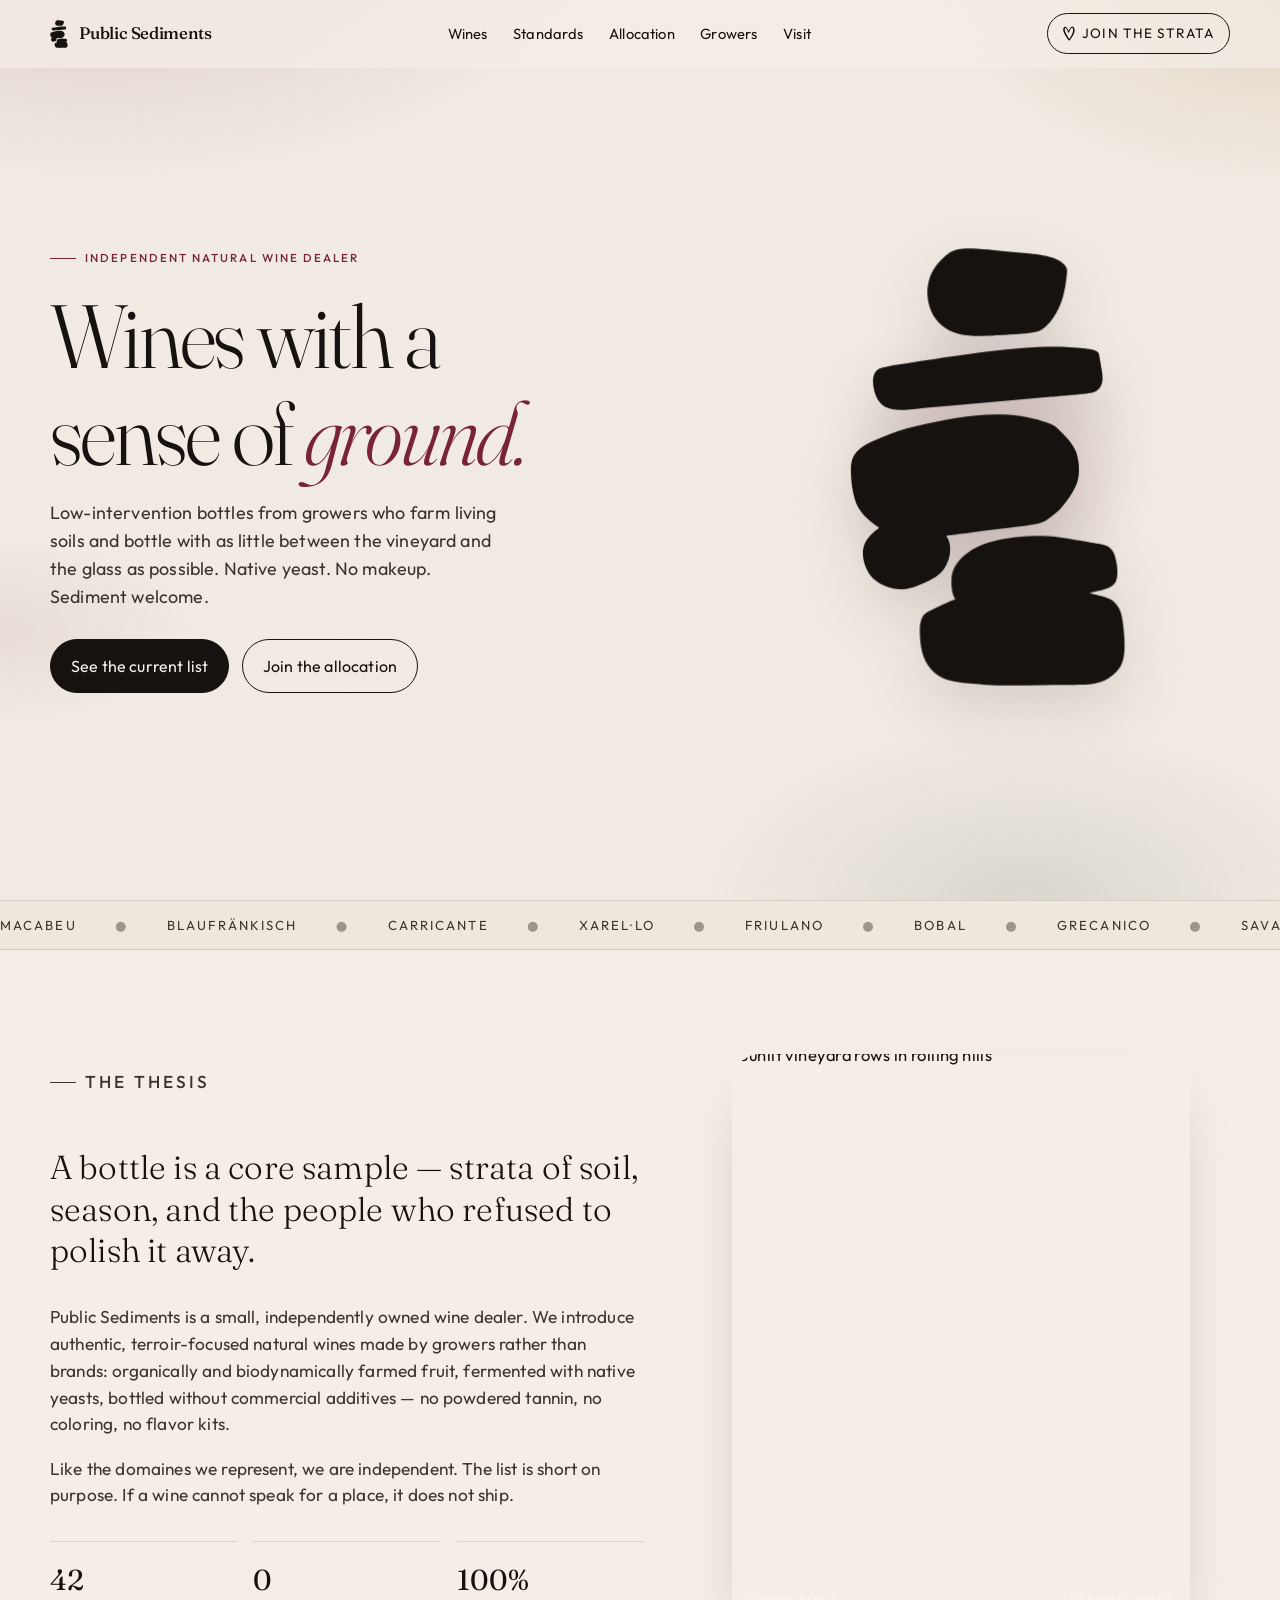
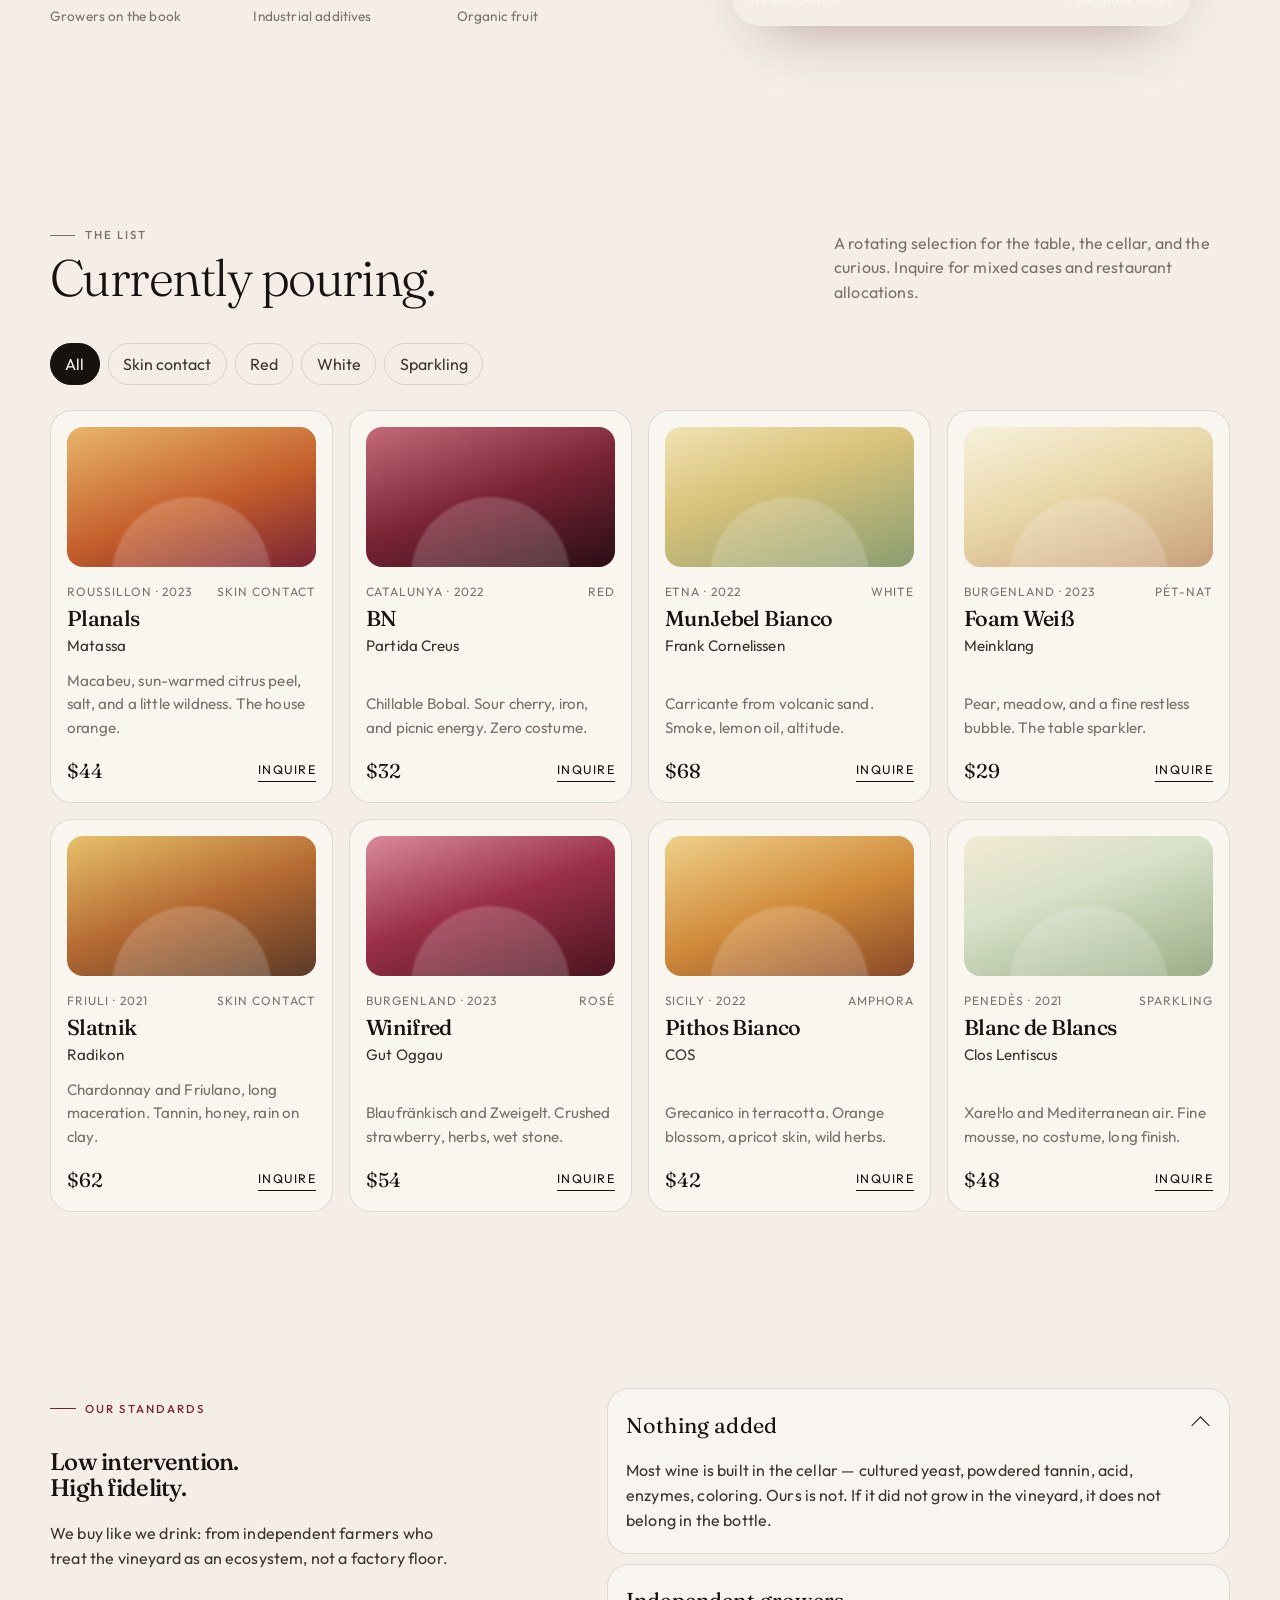
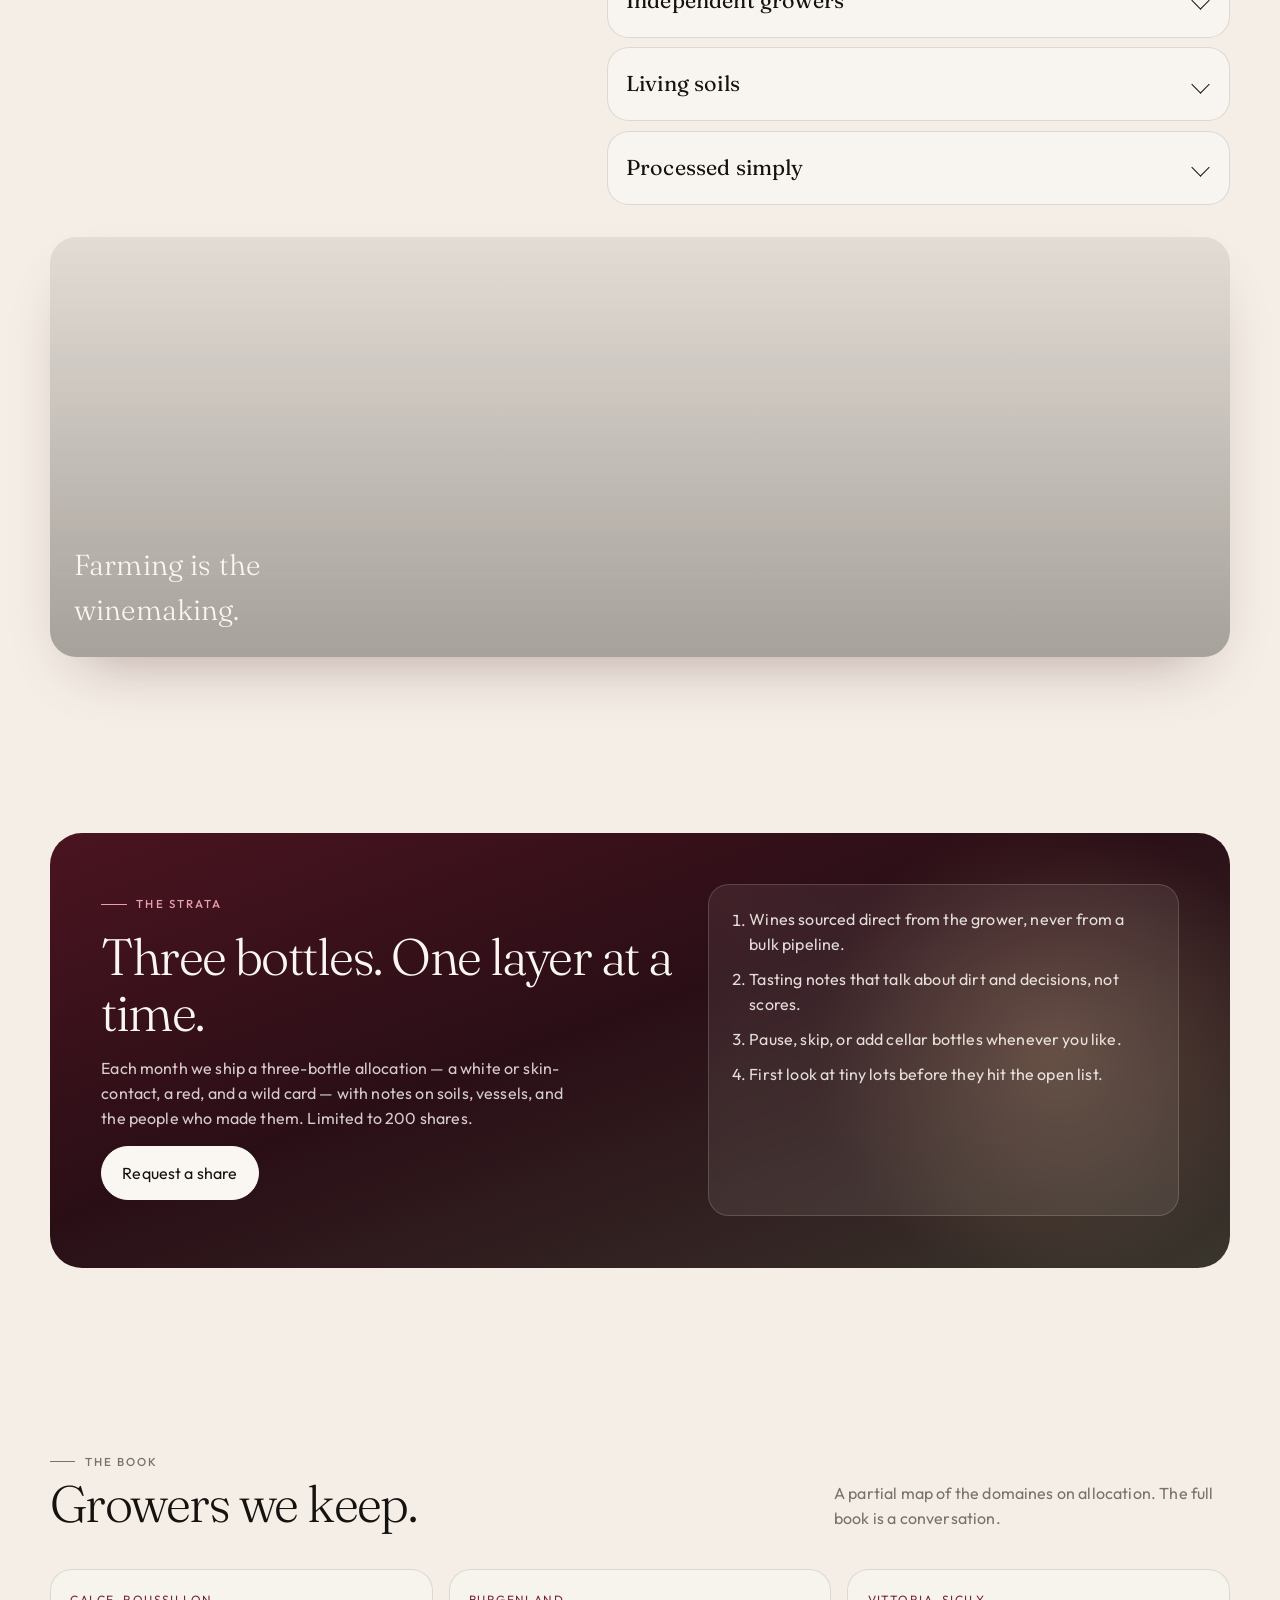
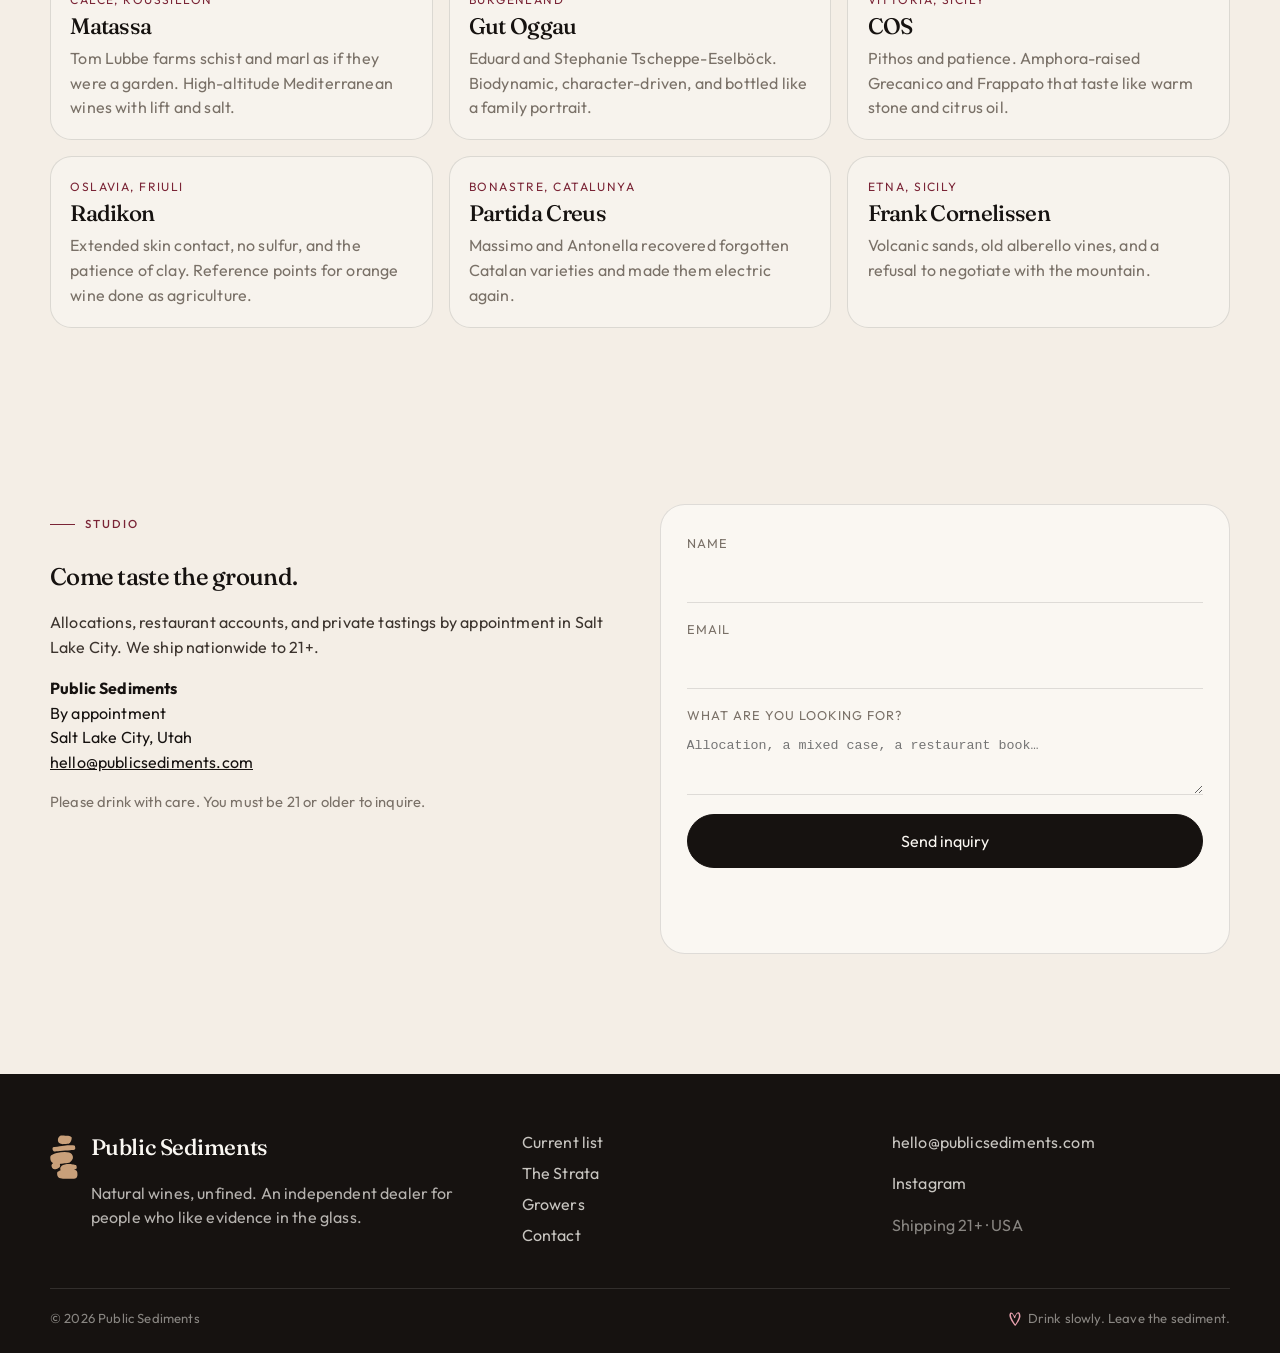
==== commit bd8b682d: "chore: better og image" ====
--- a/index.html
+++ b/index.html
@@ -5,6 +5,22 @@
   <meta name="viewport" content="width=device-width, initial-scale=1">
   <title>Public Sediments — Natural Wine Dealer</title>
   <meta name="description" content="Public Sediments is an independent dealer of low-intervention natural wines. Living soils, native ferments, nothing added that was not already in the vineyard.">
+  <link rel="canonical" href="https://main--ps--davidnuescheler.aem.live/">
+  <meta property="og:type" content="website">
+  <meta property="og:site_name" content="Public Sediments">
+  <meta property="og:title" content="Public Sediments — Natural Wine Dealer">
+  <meta property="og:description" content="Public Sediments is an independent dealer of low-intervention natural wines. Living soils, native ferments, nothing added that was not already in the vineyard.">
+  <meta property="og:url" content="https://main--ps--davidnuescheler.aem.live/">
+  <meta property="og:image" content="https://main--ps--davidnuescheler.aem.live/og-image.png">
+  <meta property="og:image:type" content="image/png">
+  <meta property="og:image:width" content="1200">
+  <meta property="og:image:height" content="630">
+  <meta property="og:image:alt" content="Public Sediments cairn mark">
+  <meta name="twitter:card" content="summary_large_image">
+  <meta name="twitter:title" content="Public Sediments — Natural Wine Dealer">
+  <meta name="twitter:description" content="Public Sediments is an independent dealer of low-intervention natural wines. Living soils, native ferments, nothing added that was not already in the vineyard.">
+  <meta name="twitter:image" content="https://main--ps--davidnuescheler.aem.live/og-image.png">
+  <meta name="twitter:image:alt" content="Public Sediments cairn mark">
   <link rel="icon" href="icons/mark.svg" type="image/svg+xml">
   <link rel="preconnect" href="https://fonts.googleapis.com">
   <link rel="preconnect" href="https://fonts.gstatic.com" crossorigin>
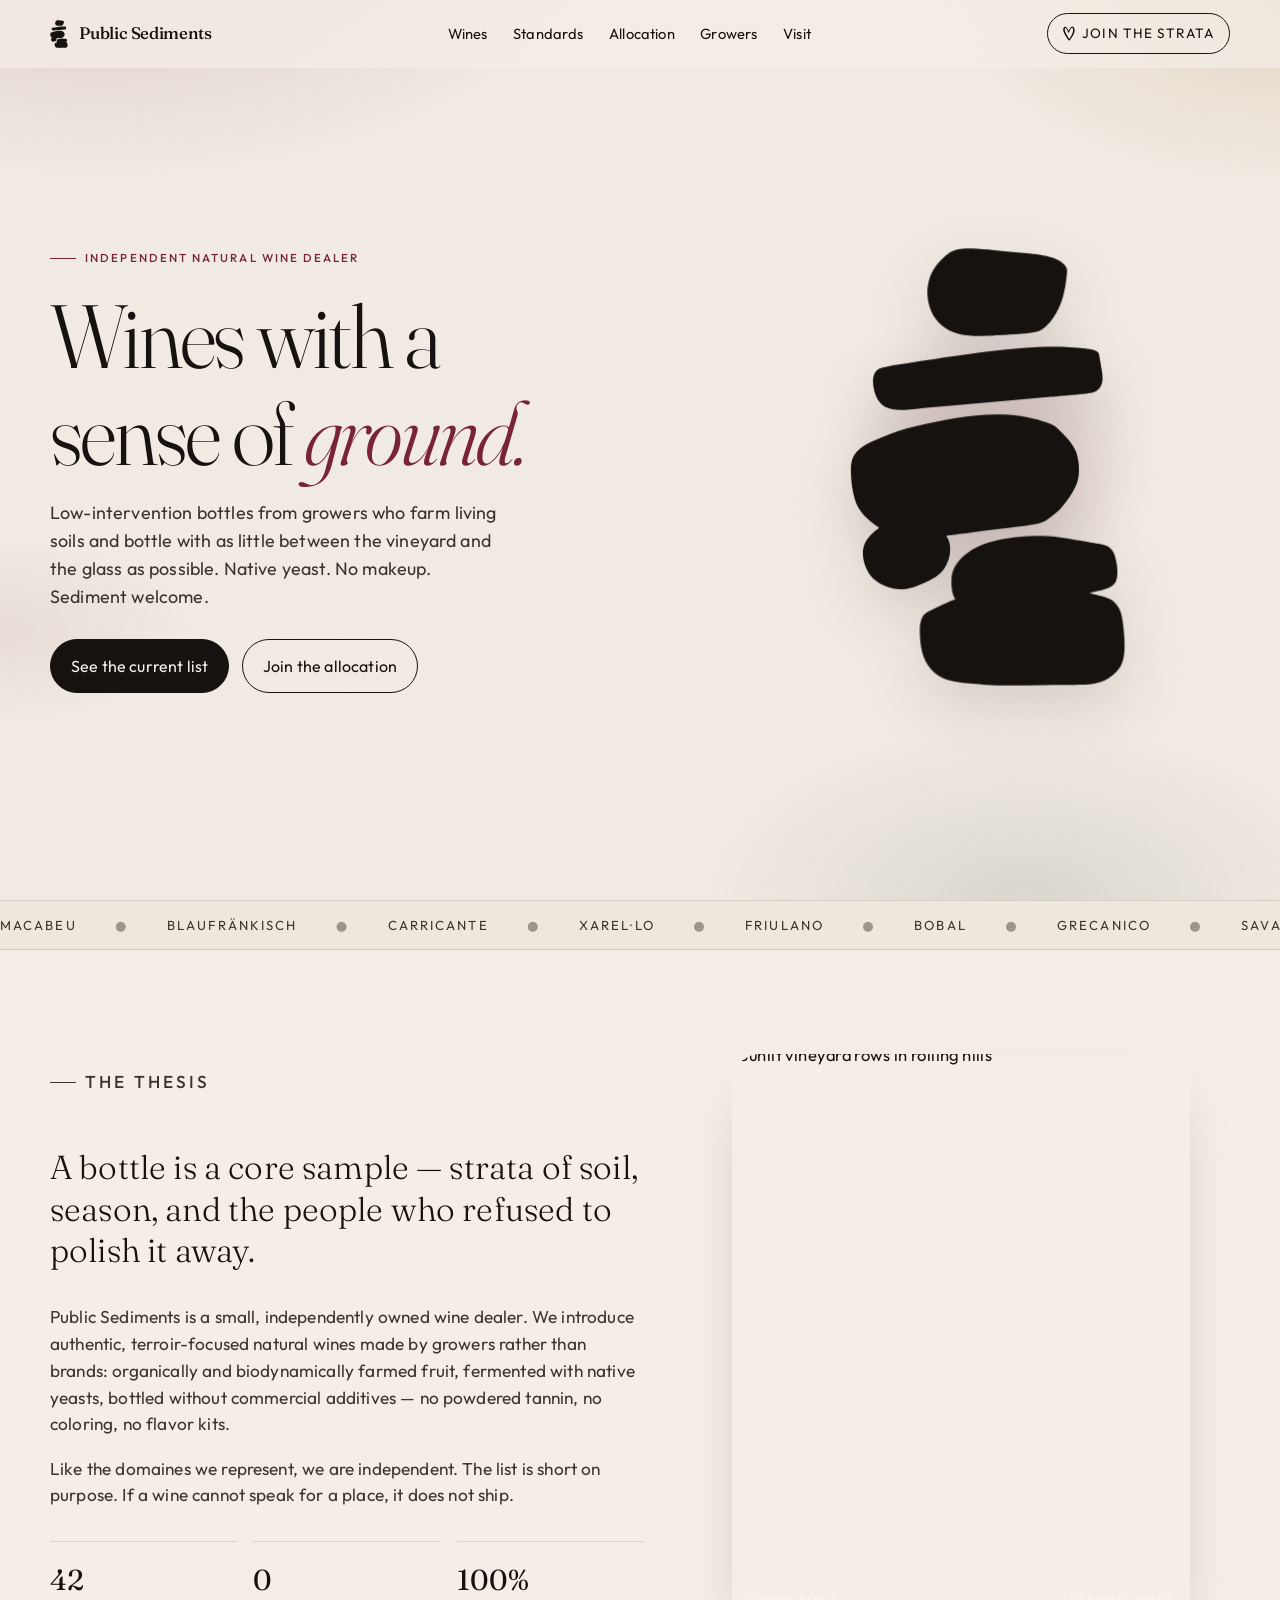
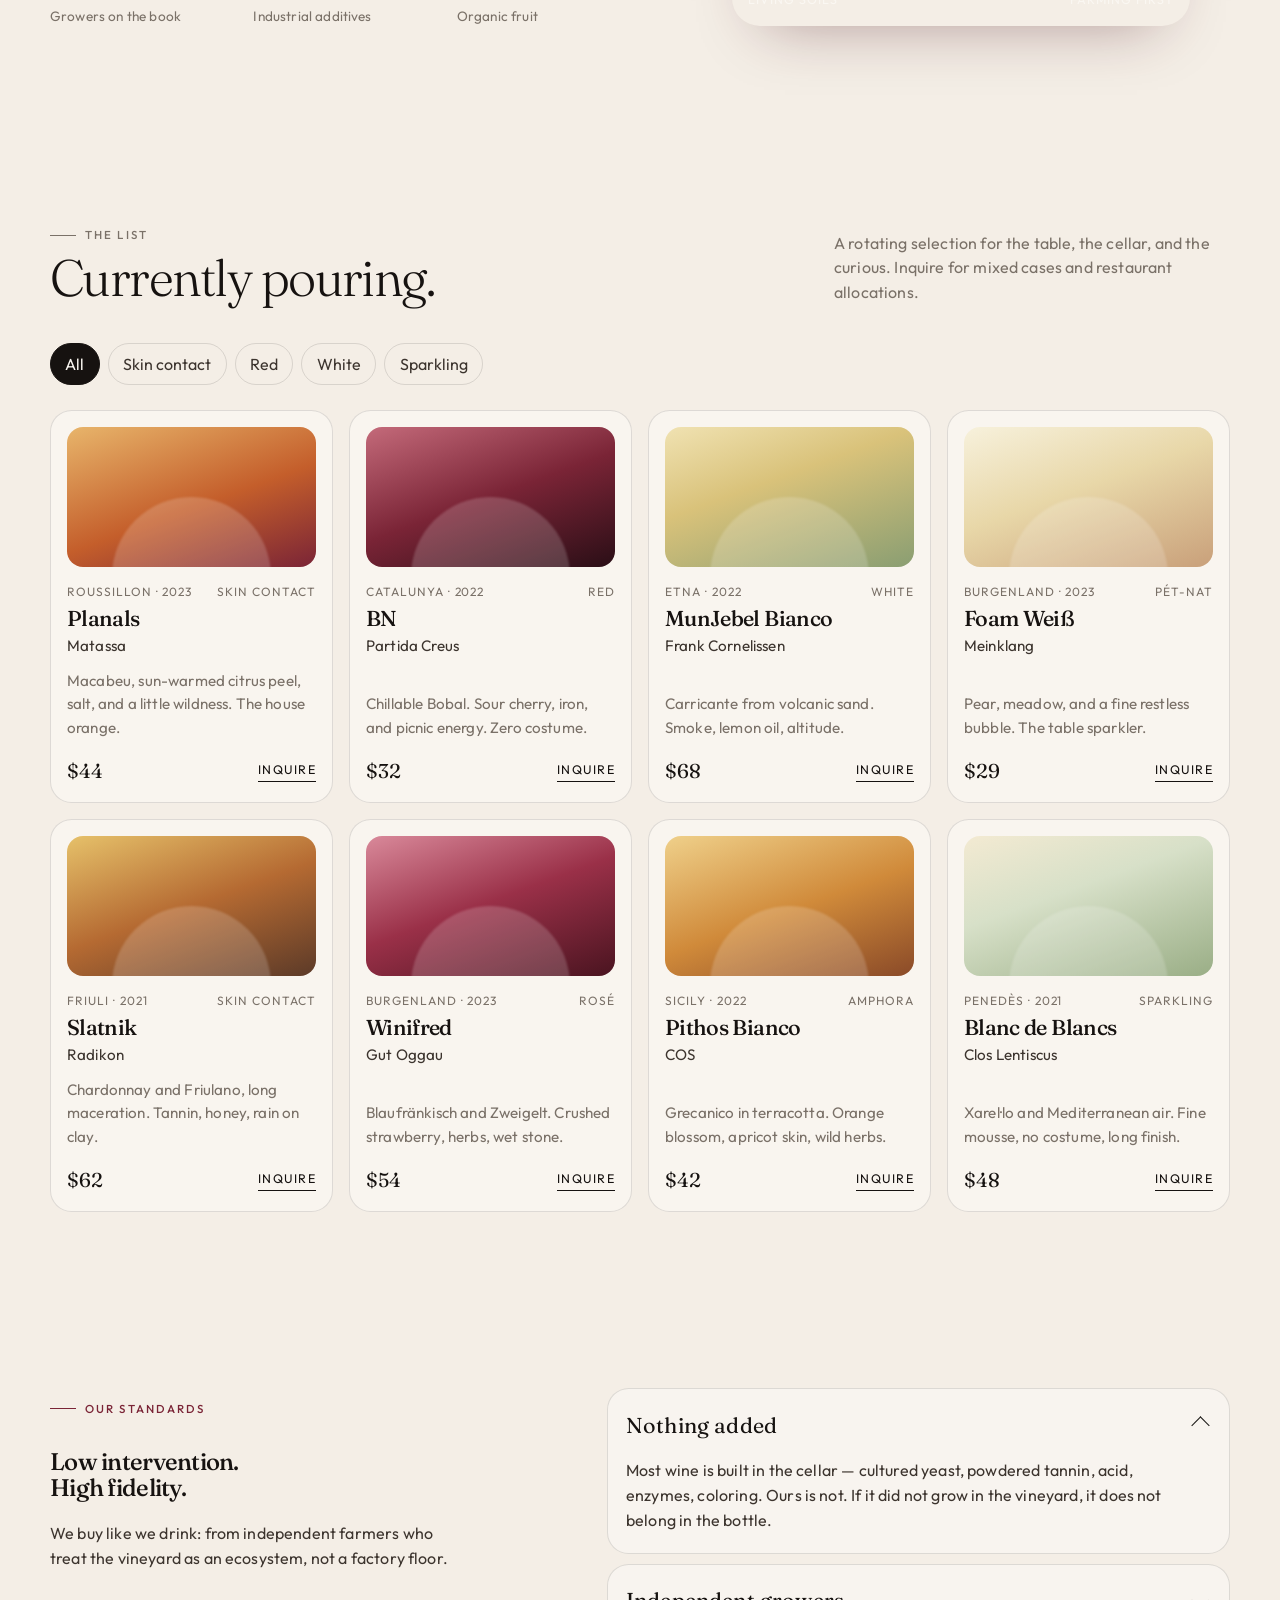
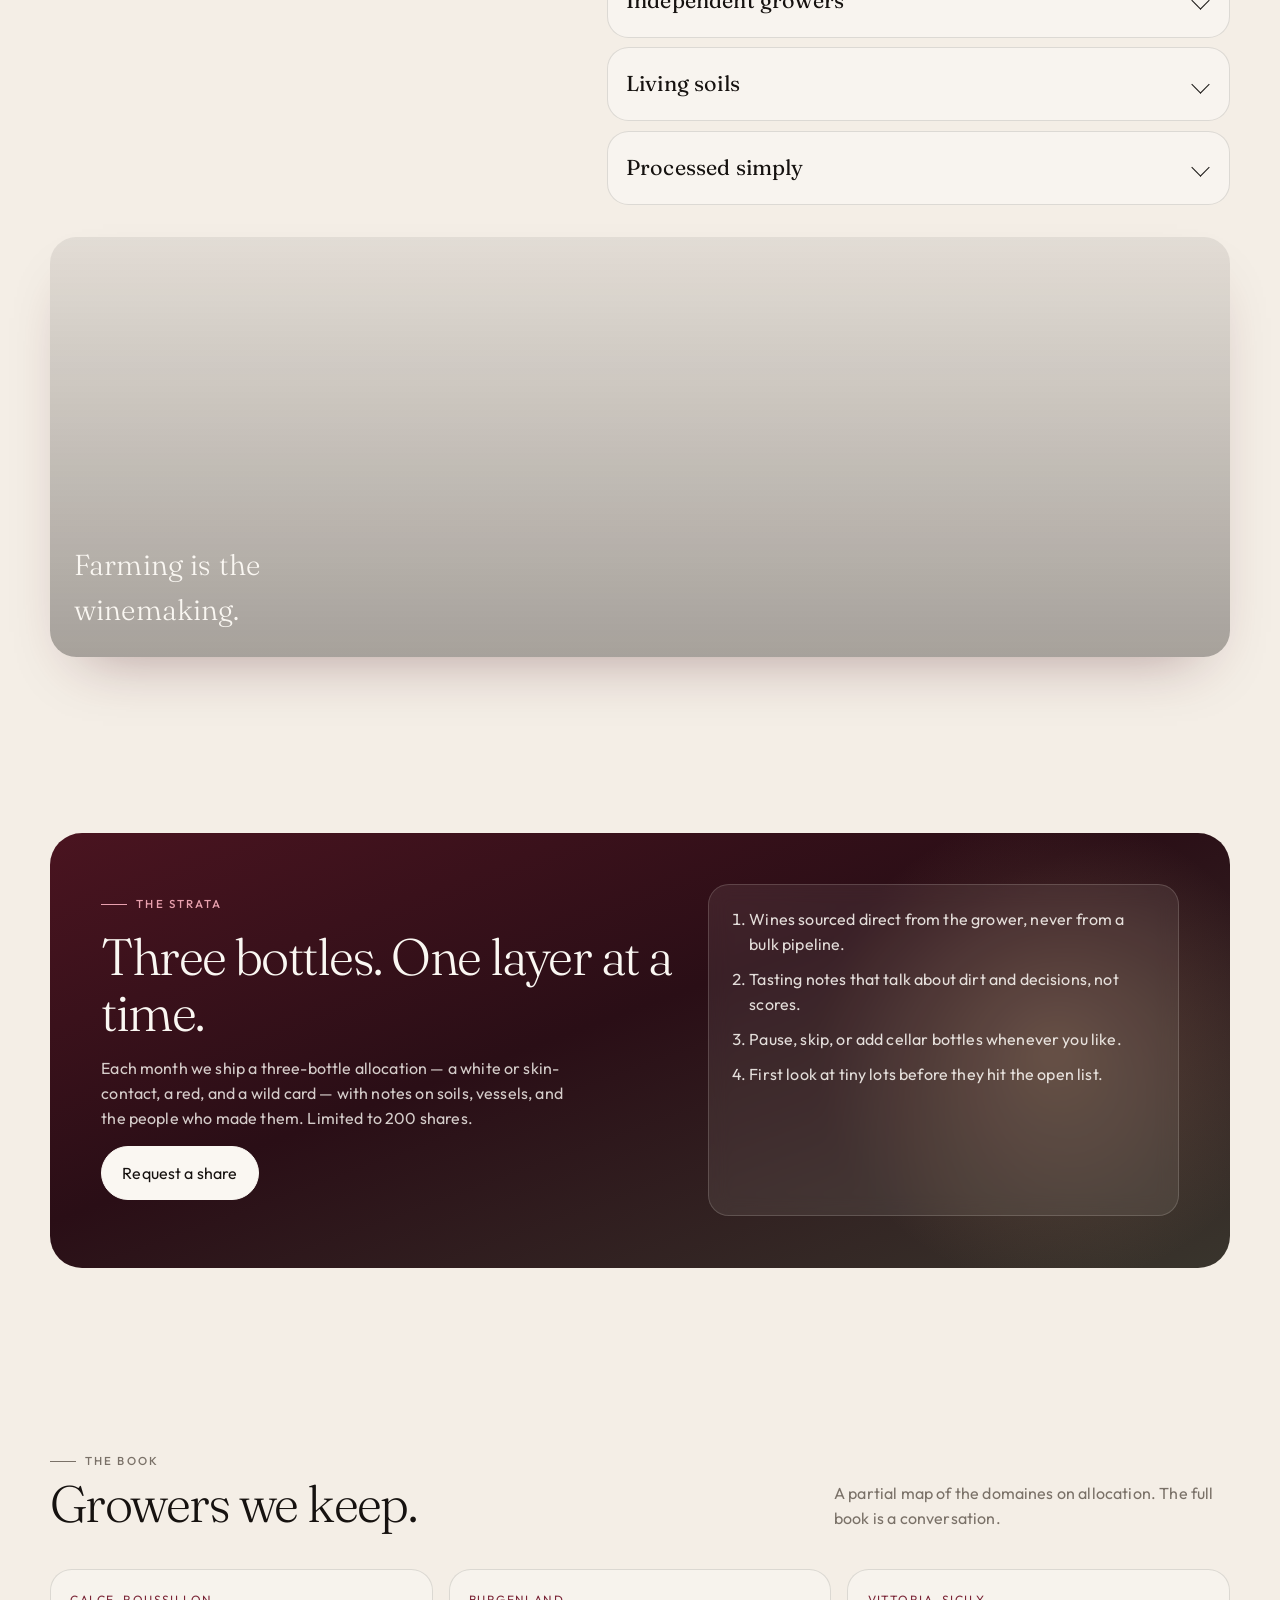
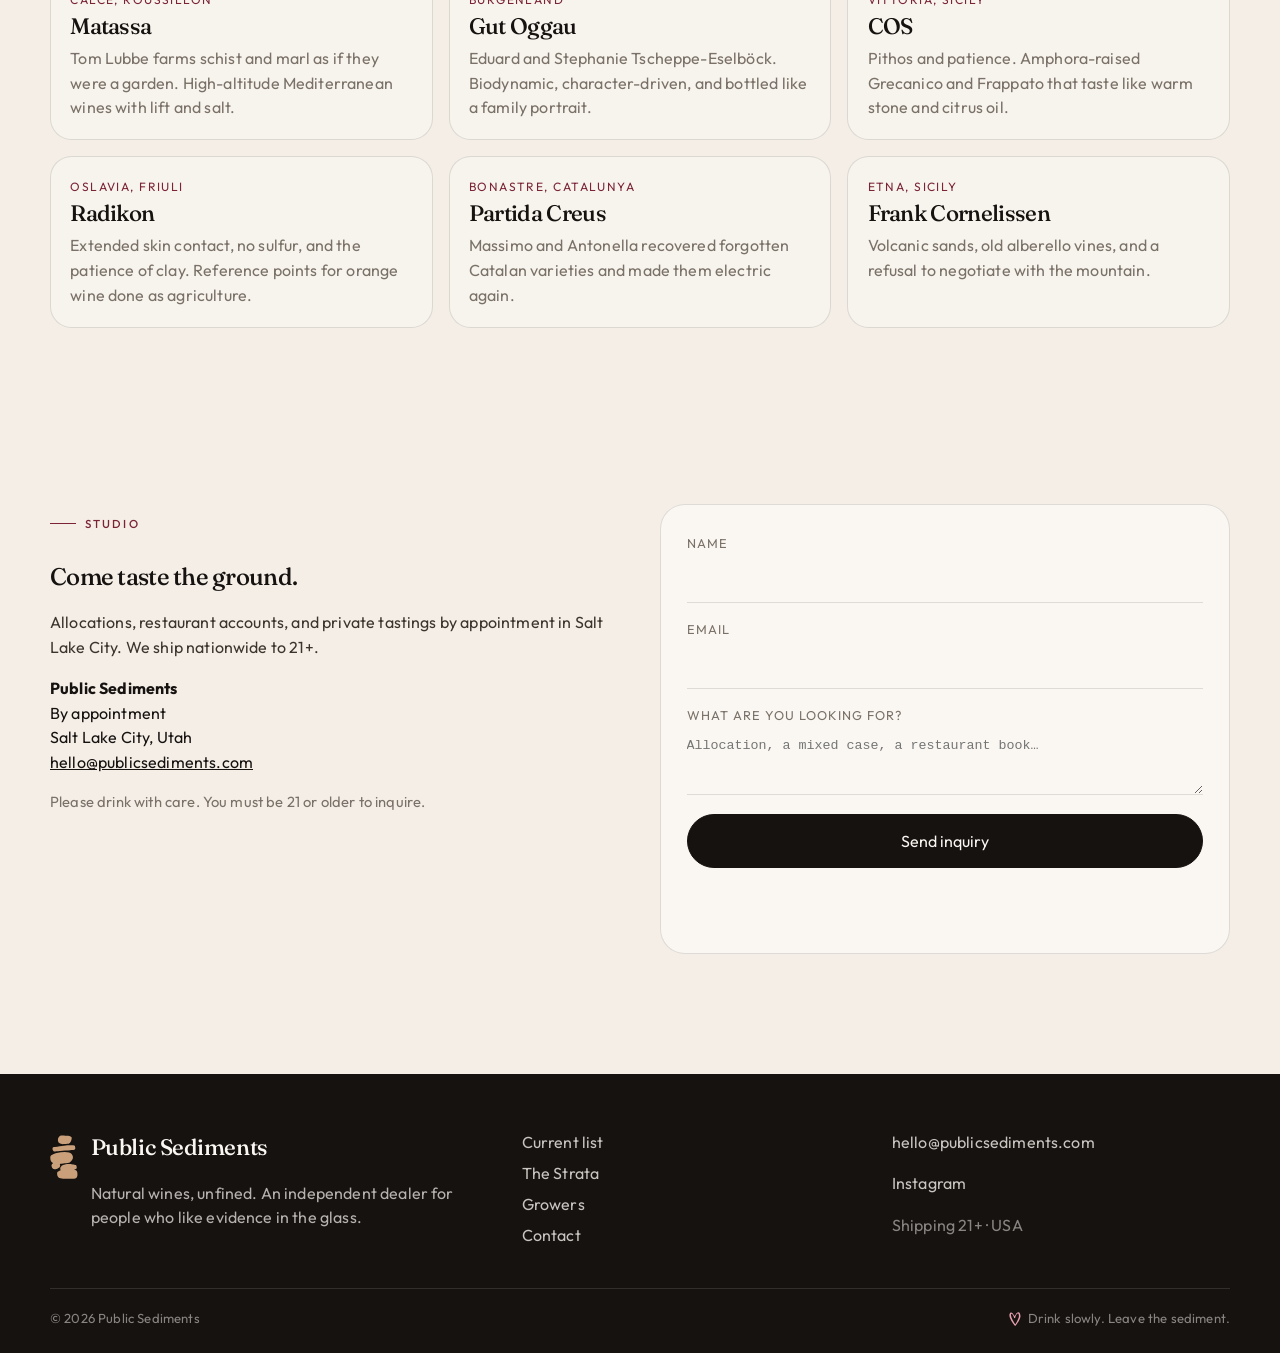
==== commit 075c22e8: "chore: more og" ====
--- a/index.html
+++ b/index.html
@@ -21,7 +21,7 @@
   <meta name="twitter:description" content="Public Sediments is an independent dealer of low-intervention natural wines. Living soils, native ferments, nothing added that was not already in the vineyard.">
   <meta name="twitter:image" content="https://main--ps--davidnuescheler.aem.live/og-image.png">
   <meta name="twitter:image:alt" content="Public Sediments cairn mark">
-  <link rel="icon" href="icons/mark.svg" type="image/svg+xml">
+  <link rel="icon" href="/icons/mark.svg" type="image/svg+xml">
   <link rel="preconnect" href="https://fonts.googleapis.com">
   <link rel="preconnect" href="https://fonts.gstatic.com" crossorigin>
   <link href="https://fonts.googleapis.com/css2?family=Fraunces:ital,opsz,wght@0,9..144,300;0,9..144,500;0,9..144,600;1,9..144,300;1,9..144,500&family=Outfit:wght@300;400;500;600&display=swap" rel="stylesheet">
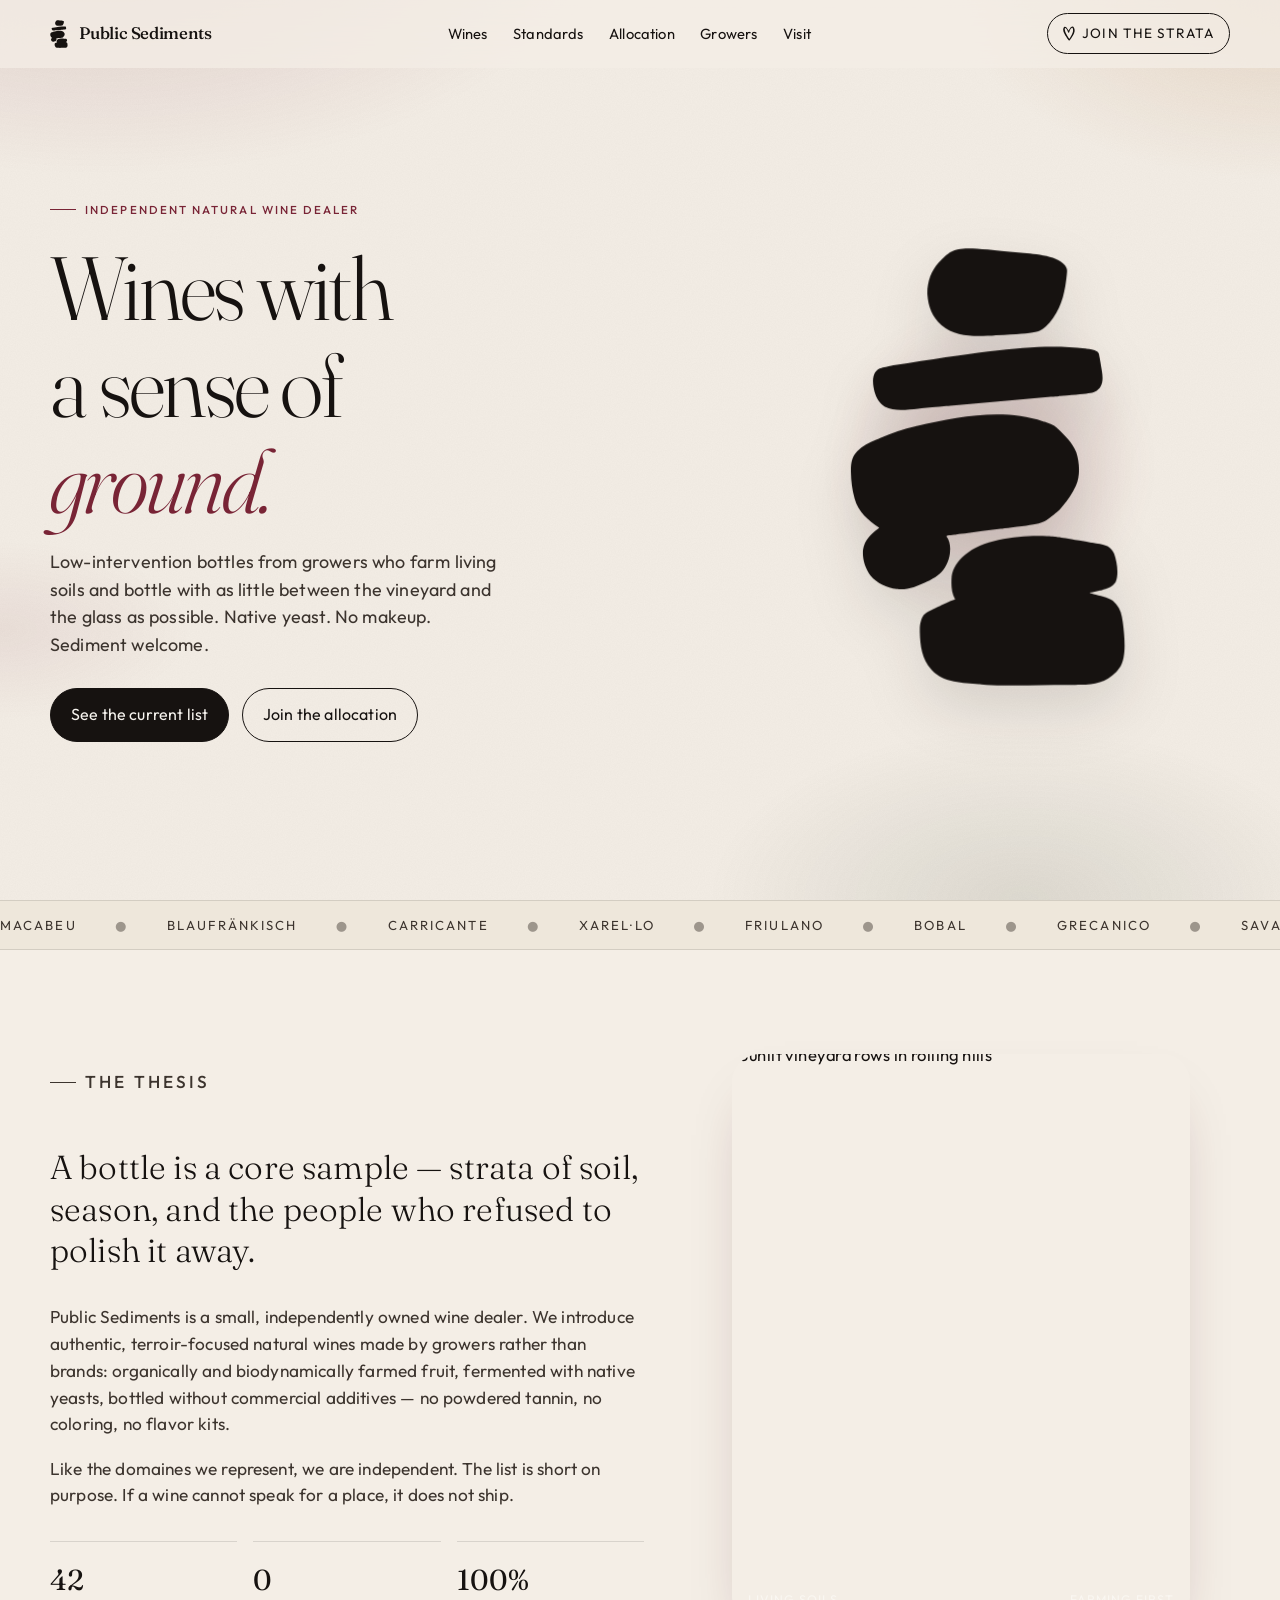
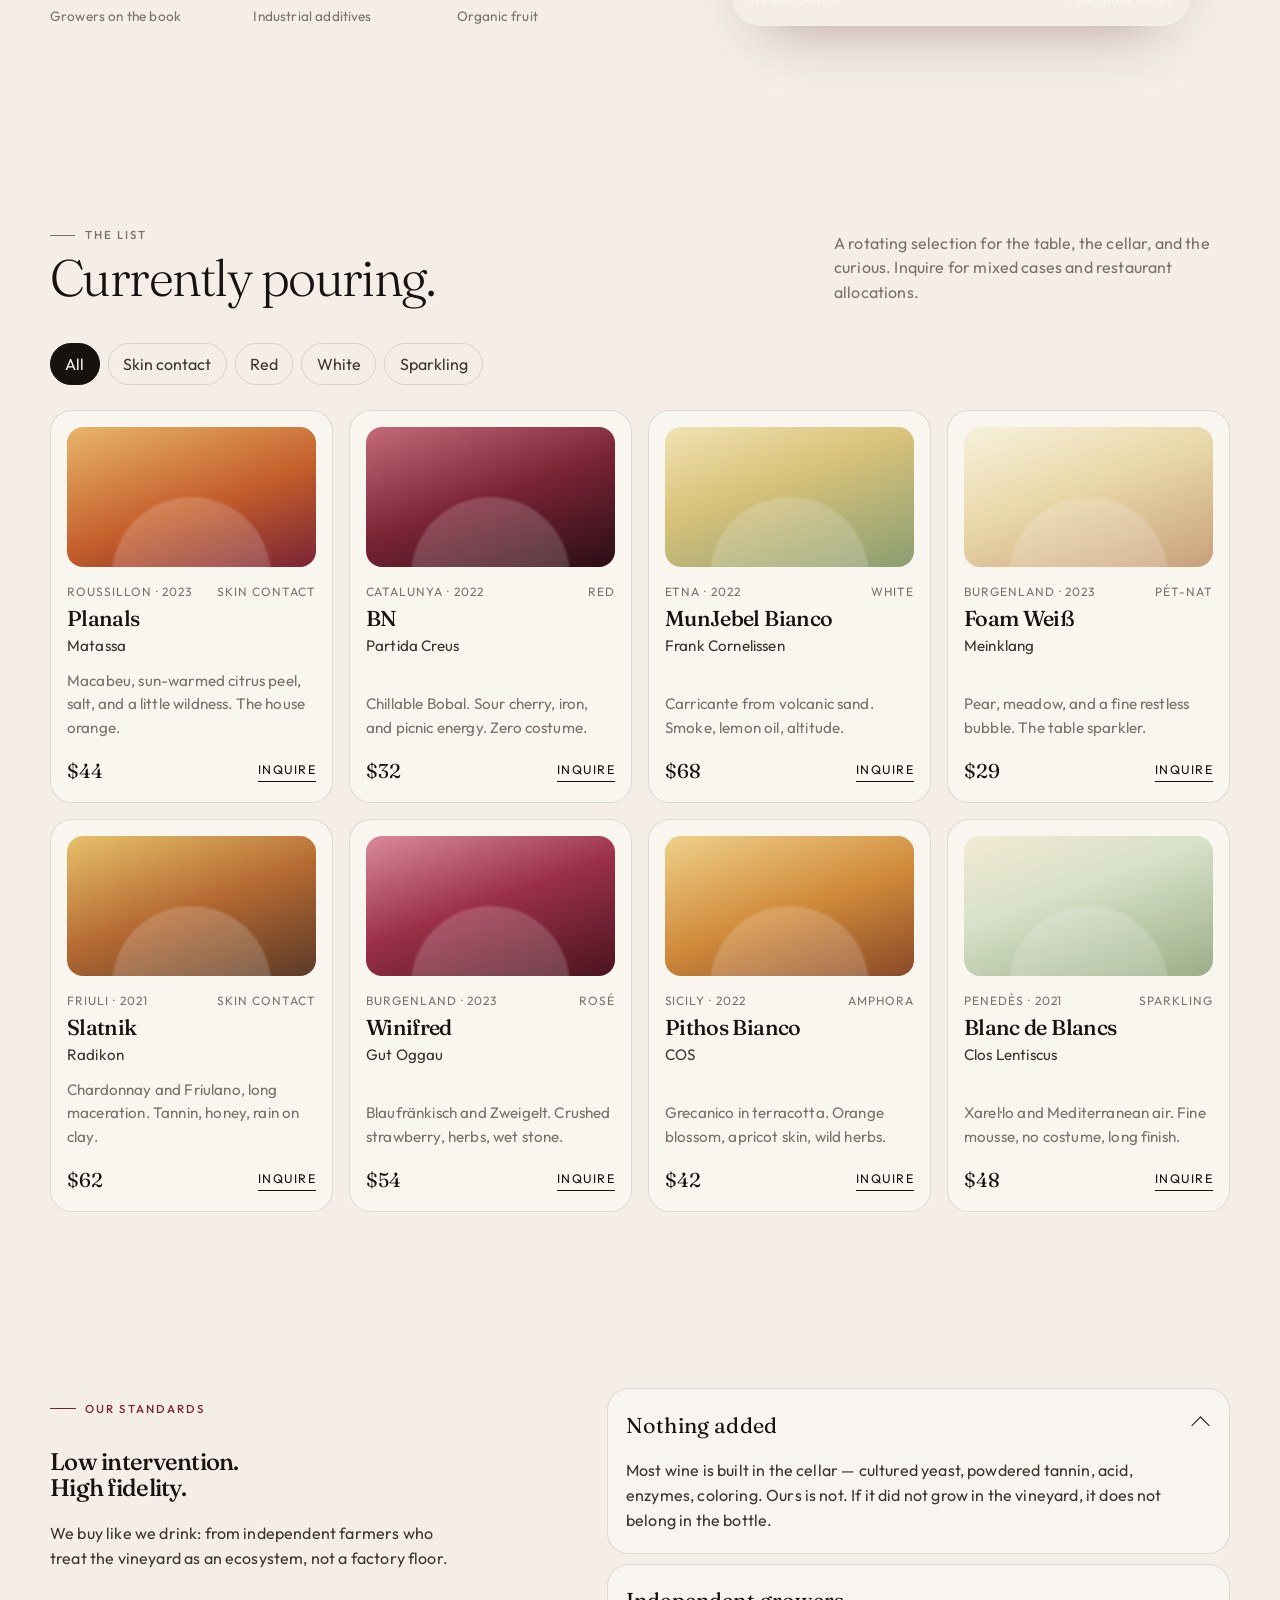
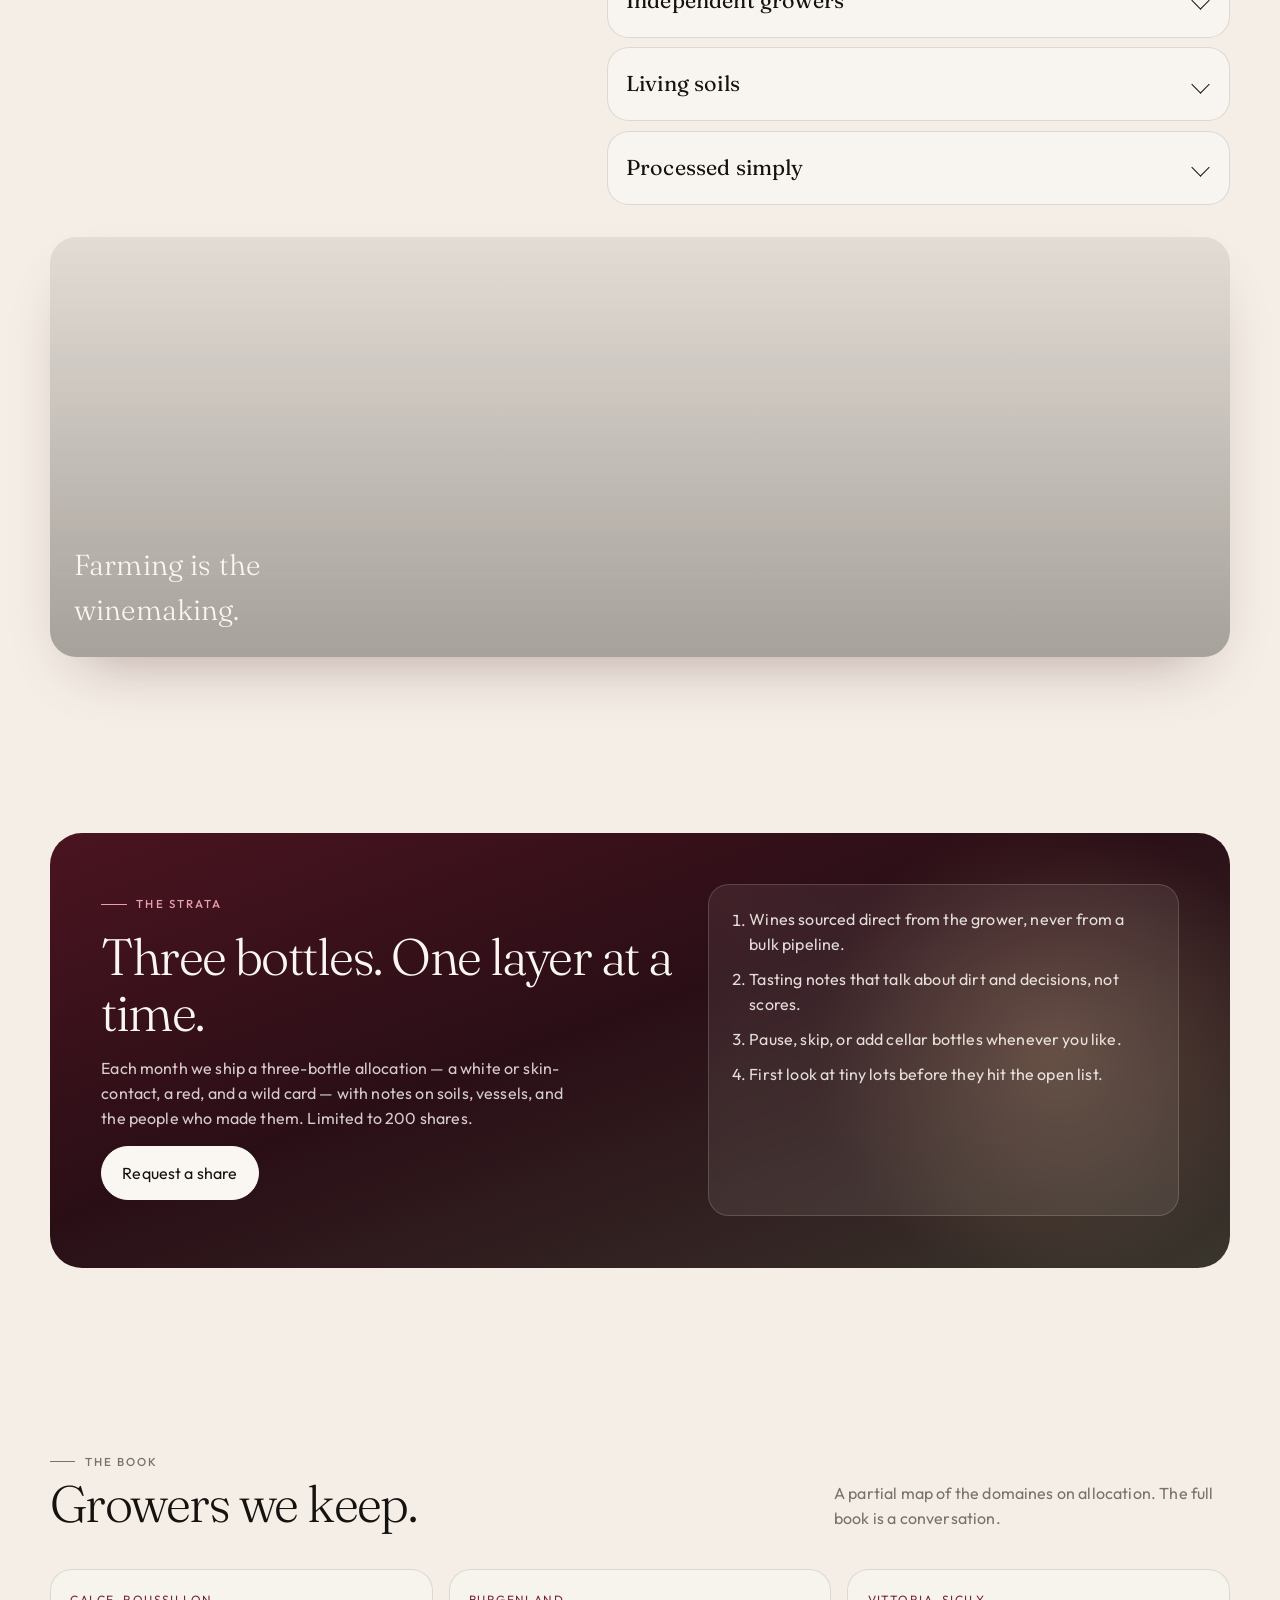
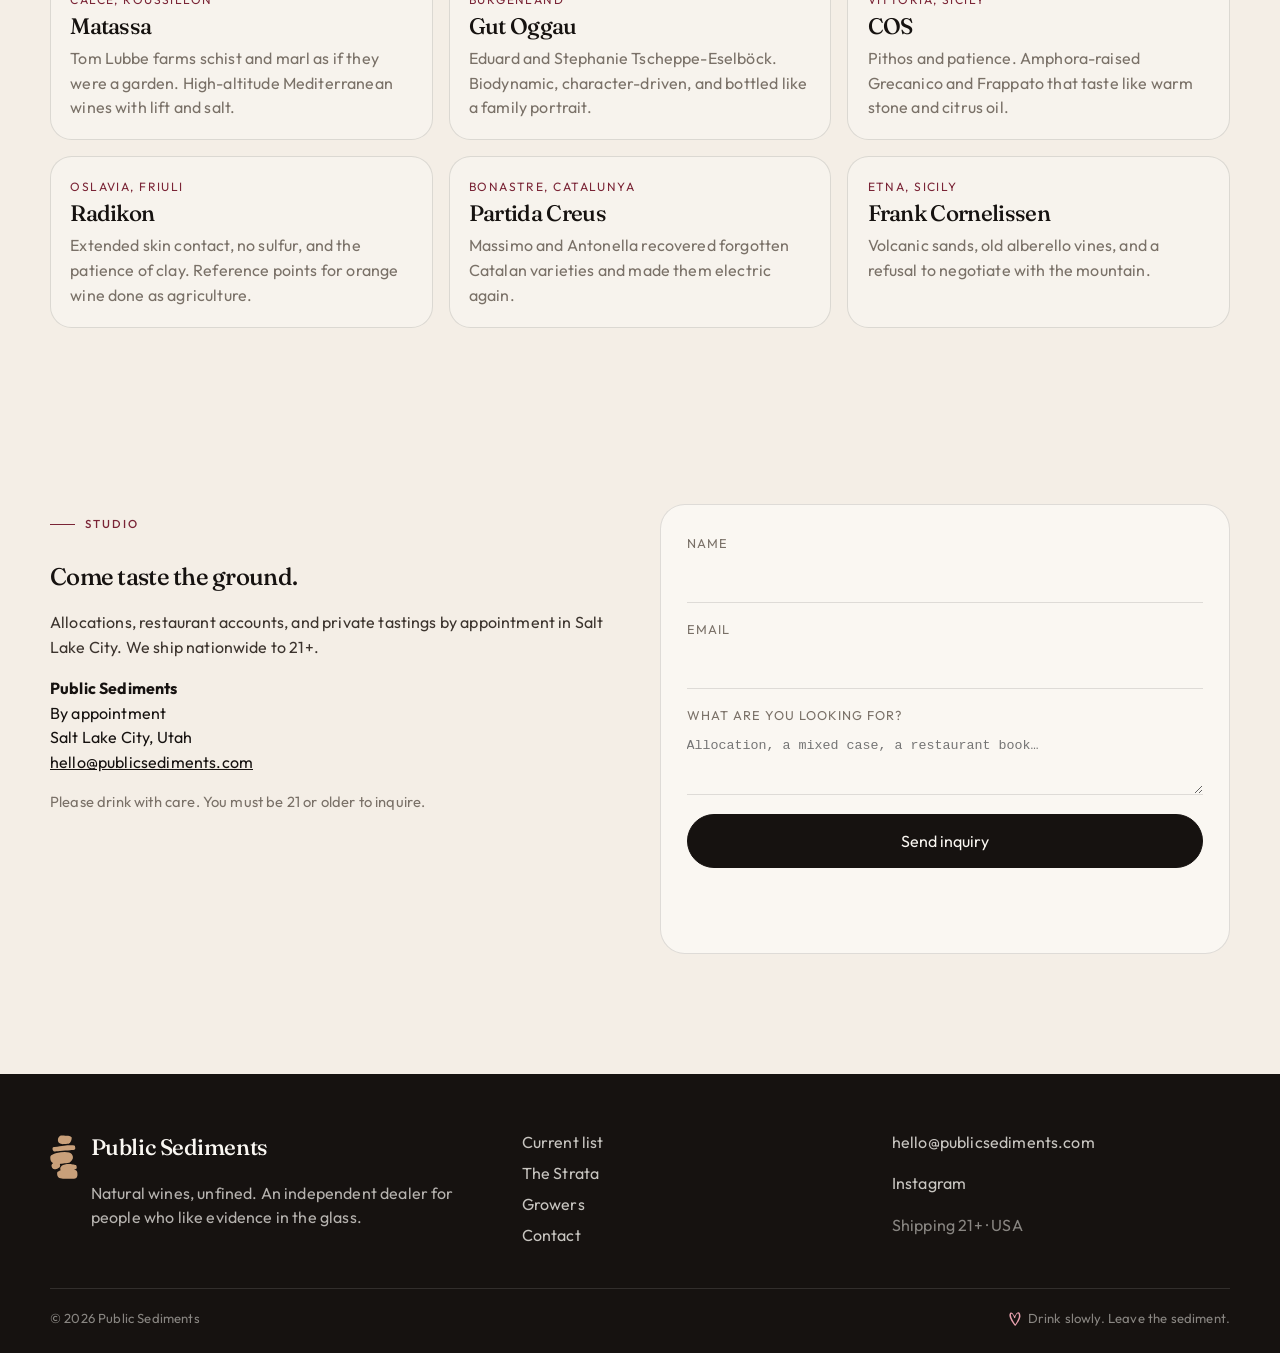
==== commit a9893f5c: "chore: tweaks" ====
--- a/index.html
+++ b/index.html
@@ -24,6 +24,8 @@
   <link rel="icon" href="/icons/mark.svg" type="image/svg+xml">
   <link rel="preconnect" href="https://fonts.googleapis.com">
   <link rel="preconnect" href="https://fonts.gstatic.com" crossorigin>
+  <link rel="preload" as="font" type="font/woff2" crossorigin href="https://fonts.gstatic.com/s/fraunces/v38/6NUu8FyLNQOQZAnv9bYEvDiIdE9Ea92uemAk_WBq8U_9v0c2Wa0K7iN7iQcIfJD58nht1Yc7qv8oRcTn.woff2">
+  <link rel="preload" as="font" type="font/woff2" crossorigin href="https://fonts.gstatic.com/s/fraunces/v38/6NUs8FyLNQOQZAnv9ZwNjucMHVn85Ni7emAe9lKqZTnbB-gzTK0K1ChJdt9hFwpX9W37lgF_mv0iQublWII.woff2">
   <link href="https://fonts.googleapis.com/css2?family=Fraunces:ital,opsz,wght@0,9..144,300;0,9..144,500;0,9..144,600;1,9..144,300;1,9..144,500&family=Outfit:wght@300;400;500;600&display=swap" rel="stylesheet">
   <style>
     :root {
@@ -137,6 +139,7 @@
       height: var(--header);
       display: flex;
       align-items: center;
+      -webkit-backdrop-filter: blur(16px);
       backdrop-filter: blur(16px);
       background: color-mix(in srgb, var(--paper) 78%, transparent);
       border-bottom: 1px solid transparent;
@@ -224,6 +227,7 @@
     body.nav-open .menu-toggle span:nth-child(1) { transform: translateY(6.5px) rotate(45deg); }
     body.nav-open .menu-toggle span:nth-child(2) { opacity: 0; }
     body.nav-open .menu-toggle span:nth-child(3) { transform: translateY(-6.5px) rotate(-45deg); }
+    .nav-menu-cta { display: none; }
 
     .hero {
       position: relative;
@@ -259,10 +263,12 @@
       font-size: clamp(3.1rem, 7vw, 6.4rem);
       margin: 0.6rem 0 1.1rem;
       font-weight: 300;
-      max-width: 11ch;
+      max-width: 8em;
     }
     .hero h1 em {
       font-style: italic;
+      font-synthesis: none;
+      white-space: nowrap;
       color: var(--wine);
     }
     .lede {
@@ -665,11 +671,11 @@
       .wine-grid { grid-template-columns: repeat(2, 1fr); }
       .grower-grid { grid-template-columns: 1fr 1fr; }
       .hero-mark { min-height: 280px; order: -1; }
-      .nav-cta { display: none; }
+      .nav-bar > .nav-cta { display: none; }
     }
     @media (max-width: 760px) {
       .menu-toggle { display: block; }
-      .nav-links, header.site .nav-cta {
+      .nav-links, .nav-bar > .nav-cta {
         display: none;
       }
       body.nav-open .nav-links {
@@ -677,16 +683,31 @@
         flex-direction: column;
         position: fixed;
         inset: var(--header) 0 0 0;
-        background: var(--foam);
+        height: calc(100dvh - var(--header));
+        background: var(--paper);
         padding: 2rem 1.4rem;
         gap: 1.2rem;
         z-index: 20;
+        overflow-y: auto;
         font-family: var(--serif);
         font-size: 2rem;
       }
+      body.nav-open .nav-menu-cta { display: block; }
+      body.nav-open .nav-menu-cta .nav-cta {
+        display: inline-flex;
+        margin-top: 0.6rem;
+        font-family: var(--sans);
+        font-size: 0.85rem;
+      }
       body.nav-open { overflow: hidden; }
       body.nav-open::before { opacity: 0; }
-      body.nav-open header.site { z-index: 22; }
+      body.nav-open header.site {
+        z-index: 22;
+        background: var(--paper);
+        -webkit-backdrop-filter: none;
+        backdrop-filter: none;
+        border-bottom-color: var(--line);
+      }
       .wine-grid, .grower-grid, .stats { grid-template-columns: 1fr; }
       .section-head { flex-direction: column; align-items: start; }
       section { padding: 3.6rem 0; }
@@ -718,6 +739,9 @@
           <li><a href="#allocation">Allocation</a></li>
           <li><a href="#growers">Growers</a></li>
           <li><a href="#visit">Visit</a></li>
+          <li class="nav-menu-cta">
+            <a class="nav-cta" href="#allocation"><span class="icon icon-heart" aria-hidden="true"></span> Join the strata</a>
+          </li>
         </ul>
       </nav>
       <a class="nav-cta" href="#allocation"><span class="icon icon-heart" aria-hidden="true"></span> Join the strata</a>
@@ -732,7 +756,7 @@
       <div class="wrap hero-grid">
         <div>
           <p class="kicker">Independent natural wine dealer</p>
-          <h1>Wines with a sense of <em>ground.</em></h1>
+          <h1>Wines with<br>a sense of<br><em>ground.</em></h1>
           <p class="lede">Low-intervention bottles from growers who farm living soils and bottle with as little between the vineyard and the glass as possible. Native yeast. No makeup. Sediment welcome.</p>
           <div class="hero-actions">
             <a class="btn btn-solid" href="#wines">See the current list</a>
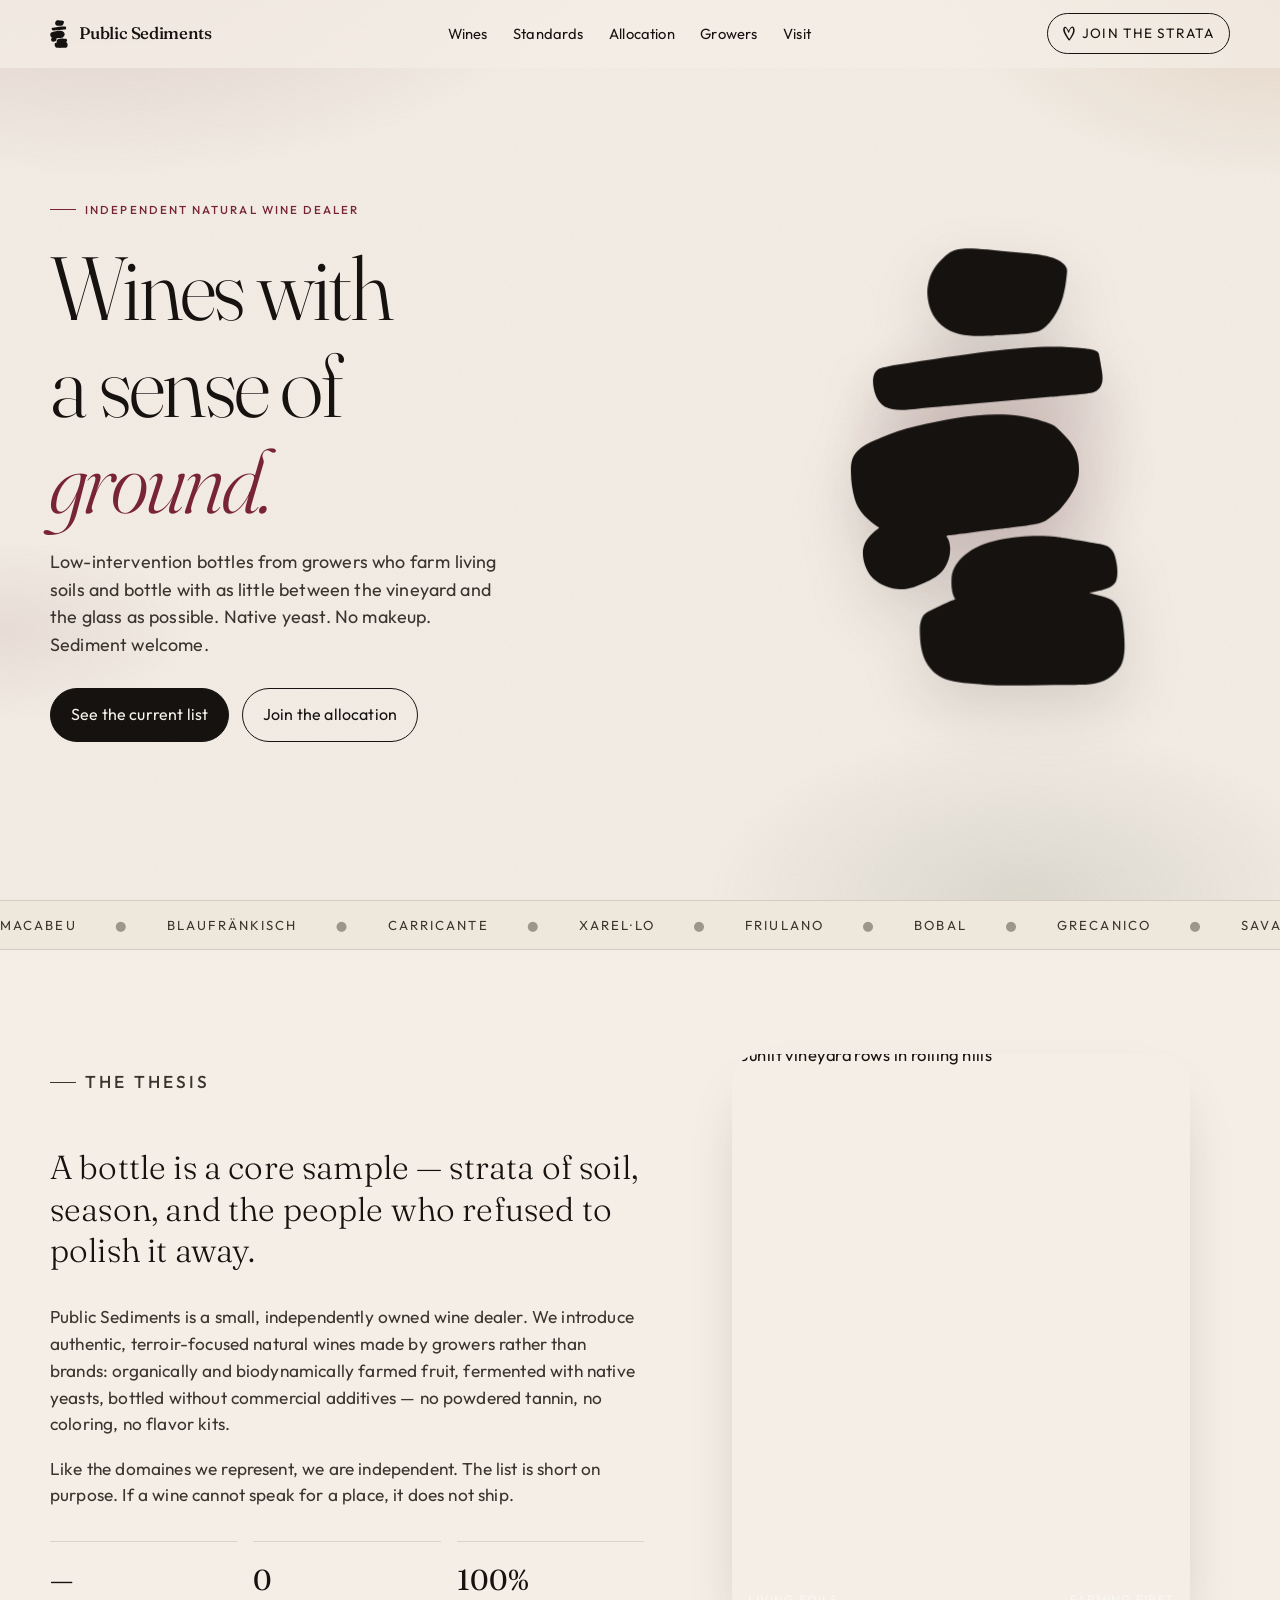
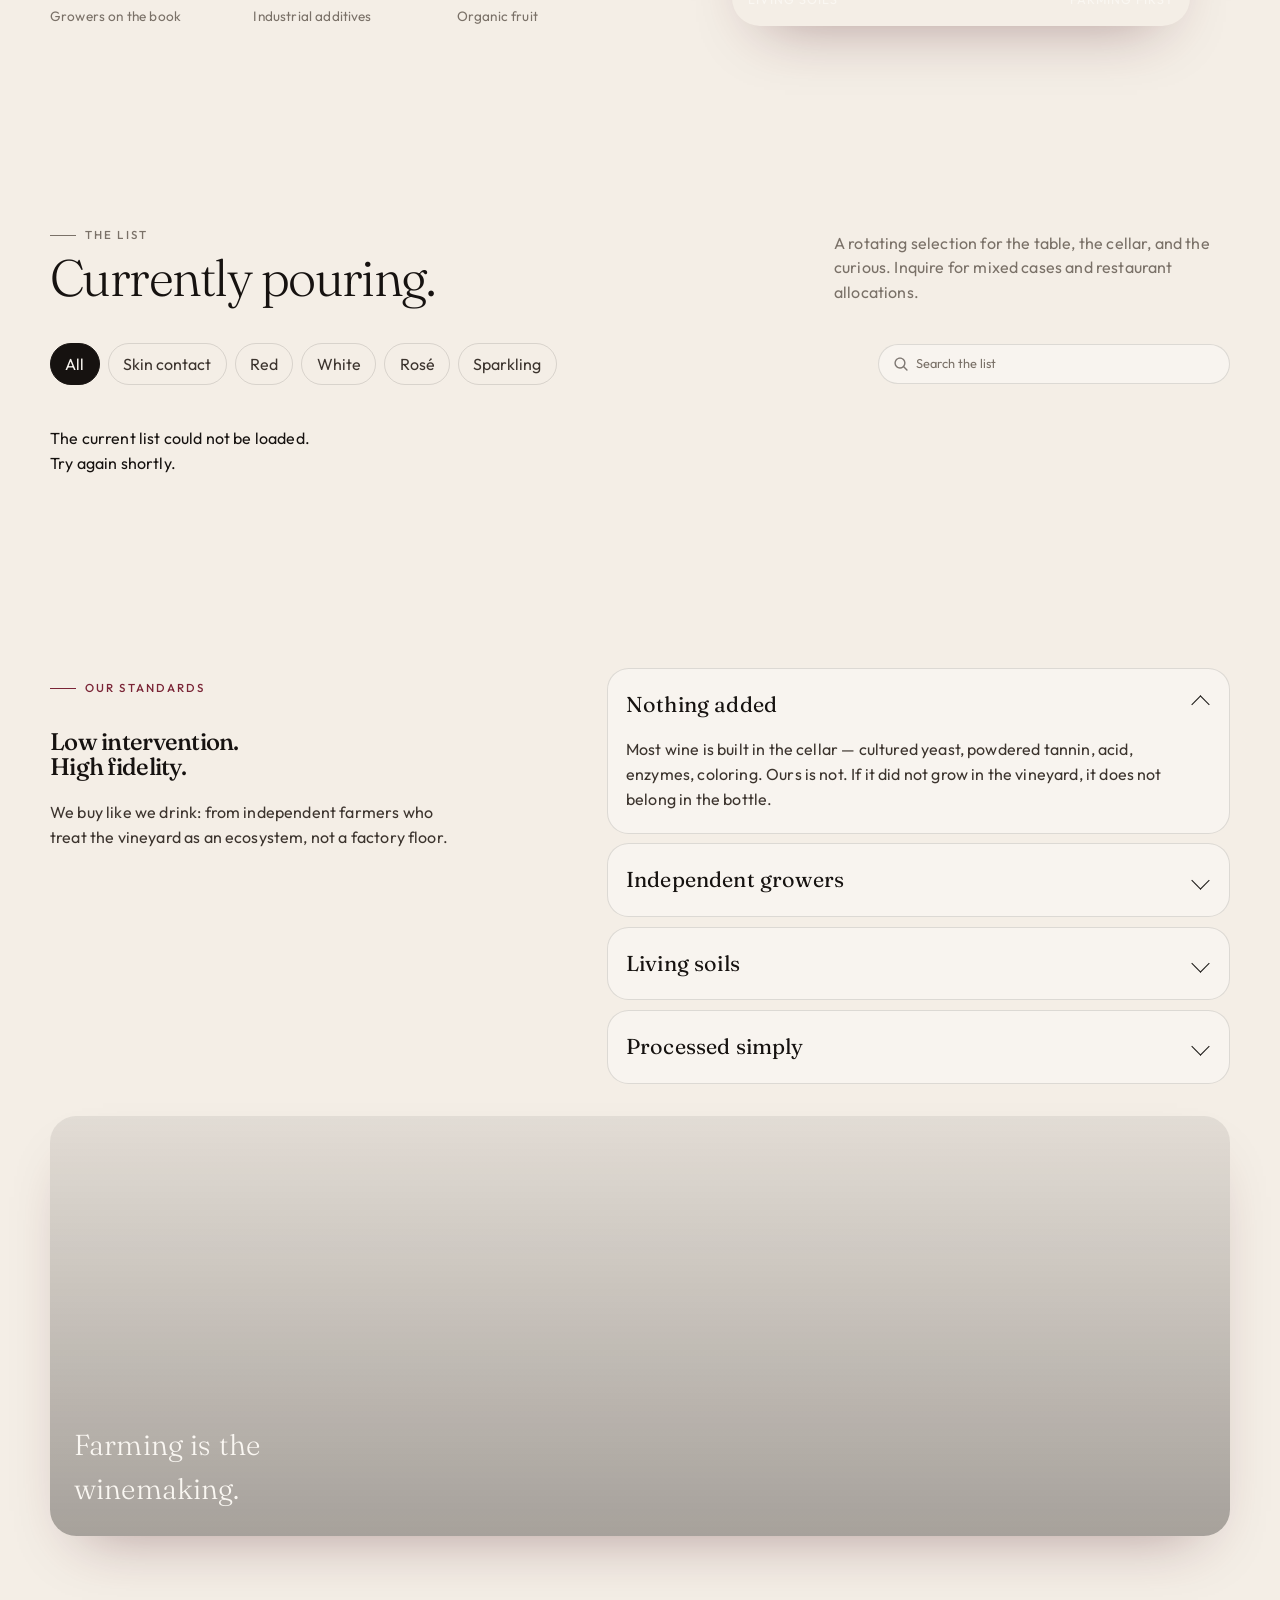
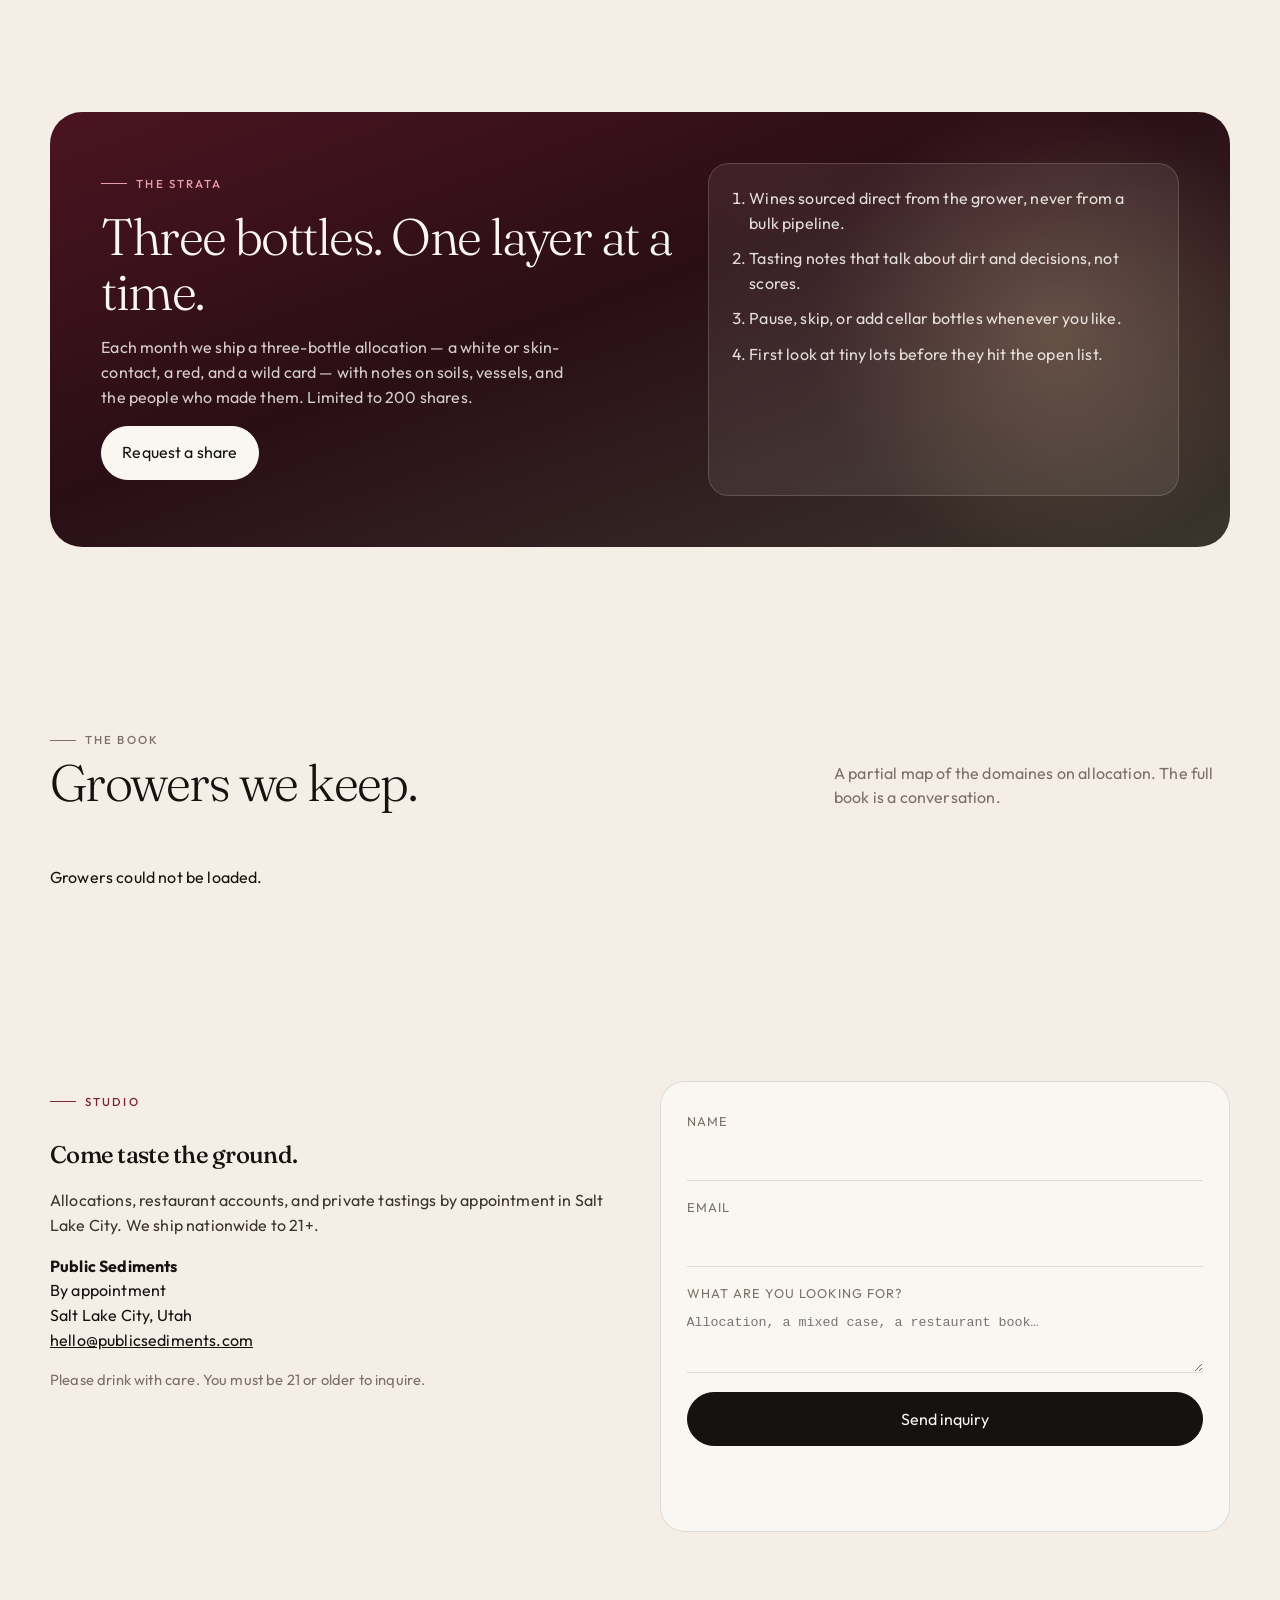
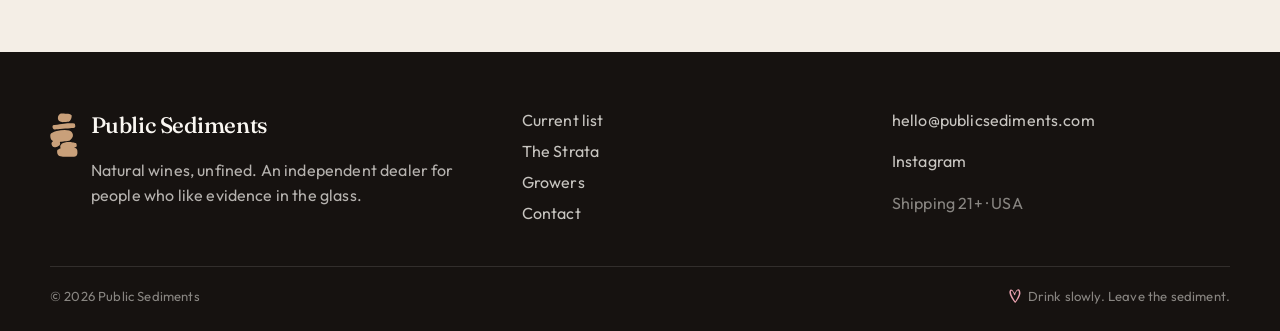
==== commit 79161aa2: "chore: proper wine list" ====
--- a/index.html
+++ b/index.html
@@ -429,6 +429,7 @@
     .filters {
       display: flex;
       flex-wrap: wrap;
+      align-items: center;
       gap: 0.5rem;
       margin-bottom: 1.6rem;
     }
@@ -448,6 +449,51 @@
       border-color: var(--ink);
     }
     .chip:focus-visible { outline: 2px solid var(--wine); outline-offset: 3px; }
+    .wine-search {
+      display: inline-flex;
+      align-items: center;
+      gap: 0.45rem;
+      flex: 1 1 12rem;
+      min-width: 12rem;
+      max-width: 22rem;
+      margin-left: auto;
+      border: 1px solid var(--line);
+      border-radius: 999px;
+      padding: 0.28rem 0.9rem;
+      color: var(--ink-soft);
+      background: color-mix(in srgb, var(--foam) 70%, transparent);
+    }
+    .wine-search:focus-within {
+      border-color: var(--ink);
+      color: var(--ink);
+    }
+    .wine-search .icon-search {
+      display: inline-block;
+      width: 0.95rem;
+      height: 0.95rem;
+      flex: none;
+      background: currentColor;
+      -webkit-mask: url("icons/search.svg") center / contain no-repeat;
+      mask: url("icons/search.svg") center / contain no-repeat;
+      opacity: 0.65;
+    }
+    .wine-search input {
+      flex: 1;
+      min-width: 0;
+      border: 0;
+      background: transparent;
+      padding: 0.28rem 0;
+      font: inherit;
+      color: var(--ink);
+      outline: none;
+    }
+    .wine-search input::placeholder { color: var(--muted); }
+    .wine mark {
+      background: color-mix(in srgb, var(--clay) 62%, #f6e3b5);
+      color: inherit;
+      padding: 0 0.12em;
+      border-radius: 0.15em;
+    }
 
     .wine-grid {
       display: grid;
@@ -465,7 +511,12 @@
       transition: transform 0.4s var(--ease), box-shadow 0.4s;
     }
     .wine:hover { transform: translateY(-6px); box-shadow: var(--shadow); }
-    .wine.is-hidden { display: none; }
+    .wine.is-hidden,
+    .grower-card.is-hidden { display: none; }
+    .catalog-status#wine-empty {
+      margin: -0.6rem 0 1.2rem;
+      padding: 0;
+    }
     .swatch {
       height: 140px;
       border-radius: 1rem;
@@ -486,7 +537,12 @@
     .wine h3 { margin: 0.35rem 0 0.2rem; font-size: 1.35rem; font-weight: 500; }
     .wine .producer { margin: 0 0 0.7rem; color: var(--ink-soft); }
     .wine p { margin: 0 0 1rem; color: var(--muted); font-size: 0.95rem; flex: 1; }
-    .wine-foot { display: flex; justify-content: space-between; align-items: center; }
+    .catalog-more {
+      display: flex;
+      justify-content: center;
+      margin-top: 1.4rem;
+    }
+    .catalog-more[hidden] { display: none; }
     .price { font-family: var(--serif); font-size: 1.25rem; }
     .inquire {
       font-size: 0.78rem;
@@ -804,7 +860,7 @@
           <p>Public Sediments is a small, independently owned wine dealer. We introduce authentic, terroir-focused natural wines made by growers rather than brands: organically and biodynamically farmed fruit, fermented with native yeasts, bottled without commercial additives — no powdered tannin, no coloring, no flavor kits.</p>
           <p>Like the domaines we represent, we are independent. The list is short on purpose. If a wine cannot speak for a place, it does not ship.</p>
           <div class="stats">
-            <div class="stat"><b>42</b><span>Growers on the book</span></div>
+            <div class="stat"><b id="grower-count">—</b><span>Growers on the book</span></div>
             <div class="stat"><b>0</b><span>Industrial additives</span></div>
             <div class="stat"><b>100%</b><span>Organic fruit</span></div>
           </div>
@@ -830,73 +886,19 @@
           <button class="chip" data-filter="skin" aria-pressed="false">Skin contact</button>
           <button class="chip" data-filter="red" aria-pressed="false">Red</button>
           <button class="chip" data-filter="white" aria-pressed="false">White</button>
+          <button class="chip" data-filter="rose" aria-pressed="false">Rosé</button>
           <button class="chip" data-filter="sparkling" aria-pressed="false">Sparkling</button>
-        </div>
-        <div class="wine-grid">
-          <article class="wine reveal" data-cat="skin">
-            <div class="swatch" style="background: linear-gradient(160deg, #e8b56b, #c45e2b 55%, #7a2436);"></div>
-            <div class="wine-meta"><span>Roussillon · 2023</span><span>Skin contact</span></div>
-            <h3>Planals</h3>
-            <p class="producer">Matassa</p>
-            <p>Macabeu, sun-warmed citrus peel, salt, and a little wildness. The house orange.</p>
-            <div class="wine-foot"><span class="price">$44</span><a class="inquire" href="#visit">Inquire</a></div>
-          </article>
-          <article class="wine reveal" data-cat="red">
-            <div class="swatch" style="background: linear-gradient(160deg, #c46a7a, #7a2436 50%, #2a0e16);"></div>
-            <div class="wine-meta"><span>Catalunya · 2022</span><span>Red</span></div>
-            <h3>BN</h3>
-            <p class="producer">Partida Creus</p>
-            <p>Chillable Bobal. Sour cherry, iron, and picnic energy. Zero costume.</p>
-            <div class="wine-foot"><span class="price">$32</span><a class="inquire" href="#visit">Inquire</a></div>
-          </article>
-          <article class="wine reveal" data-cat="white">
-            <div class="swatch" style="background: linear-gradient(160deg, #f0e2b2, #d9c27a 40%, #8a9e72);"></div>
-            <div class="wine-meta"><span>Etna · 2022</span><span>White</span></div>
-            <h3>MunJebel Bianco</h3>
-            <p class="producer">Frank Cornelissen</p>
-            <p>Carricante from volcanic sand. Smoke, lemon oil, altitude.</p>
-            <div class="wine-foot"><span class="price">$68</span><a class="inquire" href="#visit">Inquire</a></div>
-          </article>
-          <article class="wine reveal" data-cat="sparkling">
-            <div class="swatch" style="background: linear-gradient(160deg, #f7f1dc, #e8d7a8 45%, #c9a07a);"></div>
-            <div class="wine-meta"><span>Burgenland · 2023</span><span>Pét-nat</span></div>
-            <h3>Foam Weiß</h3>
-            <p class="producer">Meinklang</p>
-            <p>Pear, meadow, and a fine restless bubble. The table sparkler.</p>
-            <div class="wine-foot"><span class="price">$29</span><a class="inquire" href="#visit">Inquire</a></div>
-          </article>
-          <article class="wine reveal" data-cat="skin">
-            <div class="swatch" style="background: linear-gradient(160deg, #e6c16a, #b56a32 50%, #5c3a28);"></div>
-            <div class="wine-meta"><span>Friuli · 2021</span><span>Skin contact</span></div>
-            <h3>Slatnik</h3>
-            <p class="producer">Radikon</p>
-            <p>Chardonnay and Friulano, long maceration. Tannin, honey, rain on clay.</p>
-            <div class="wine-foot"><span class="price">$62</span><a class="inquire" href="#visit">Inquire</a></div>
-          </article>
-          <article class="wine reveal" data-cat="red">
-            <div class="swatch" style="background: linear-gradient(160deg, #d9899a, #9a3048 48%, #4a1420);"></div>
-            <div class="wine-meta"><span>Burgenland · 2023</span><span>Rosé</span></div>
-            <h3>Winifred</h3>
-            <p class="producer">Gut Oggau</p>
-            <p>Blaufränkisch and Zweigelt. Crushed strawberry, herbs, wet stone.</p>
-            <div class="wine-foot"><span class="price">$54</span><a class="inquire" href="#visit">Inquire</a></div>
-          </article>
-          <article class="wine reveal" data-cat="skin">
-            <div class="swatch" style="background: linear-gradient(160deg, #efd08a, #d08a3a 52%, #8a4a28);"></div>
-            <div class="wine-meta"><span>Sicily · 2022</span><span>Amphora</span></div>
-            <h3>Pithos Bianco</h3>
-            <p class="producer">COS</p>
-            <p>Grecanico in terracotta. Orange blossom, apricot skin, wild herbs.</p>
-            <div class="wine-foot"><span class="price">$42</span><a class="inquire" href="#visit">Inquire</a></div>
-          </article>
-          <article class="wine reveal" data-cat="sparkling">
-            <div class="swatch" style="background: linear-gradient(160deg, #f3ead2, #d7e0c8 40%, #9aae86);"></div>
-            <div class="wine-meta"><span>Penedès · 2021</span><span>Sparkling</span></div>
-            <h3>Blanc de Blancs</h3>
-            <p class="producer">Clos Lentiscus</p>
-            <p>Xarel·lo and Mediterranean air. Fine mousse, no costume, long finish.</p>
-            <div class="wine-foot"><span class="price">$48</span><a class="inquire" href="#visit">Inquire</a></div>
-          </article>
+          <label class="wine-search">
+            <span class="icon-search" aria-hidden="true"></span>
+            <input id="wineSearch" type="search" placeholder="Search the list" autocomplete="off" spellcheck="false">
+          </label>
+        </div>
+        <p class="catalog-status" id="wine-empty" hidden>No wines match that search.</p>
+        <div class="wine-grid" id="wine-grid">
+          <p class="catalog-status">Loading the current list…</p>
+        </div>
+        <div class="catalog-more" id="wine-more" hidden>
+          <button class="btn" type="button" id="showAllWines">Show all wines</button>
         </div>
       </div>
     </section>
@@ -964,13 +966,11 @@
           </div>
           <p>A partial map of the domaines on allocation. The full book is a conversation.</p>
         </div>
-        <div class="grower-grid">
-          <article class="grower-card reveal"><p class="place">Calce, Roussillon</p><h3>Matassa</h3><p>Tom Lubbe farms schist and marl as if they were a garden. High-altitude Mediterranean wines with lift and salt.</p></article>
-          <article class="grower-card reveal"><p class="place">Burgenland</p><h3>Gut Oggau</h3><p>Eduard and Stephanie Tscheppe-Eselböck. Biodynamic, character-driven, and bottled like a family portrait.</p></article>
-          <article class="grower-card reveal"><p class="place">Vittoria, Sicily</p><h3>COS</h3><p>Pithos and patience. Amphora-raised Grecanico and Frappato that taste like warm stone and citrus oil.</p></article>
-          <article class="grower-card reveal"><p class="place">Oslavia, Friuli</p><h3>Radikon</h3><p>Extended skin contact, no sulfur, and the patience of clay. Reference points for orange wine done as agriculture.</p></article>
-          <article class="grower-card reveal"><p class="place">Bonastre, Catalunya</p><h3>Partida Creus</h3><p>Massimo and Antonella recovered forgotten Catalan varieties and made them electric again.</p></article>
-          <article class="grower-card reveal"><p class="place">Etna, Sicily</p><h3>Frank Cornelissen</h3><p>Volcanic sands, old alberello vines, and a refusal to negotiate with the mountain.</p></article>
+        <div class="grower-grid" id="grower-grid">
+          <p class="catalog-status">Loading growers…</p>
+        </div>
+        <div class="catalog-more" id="grower-more" hidden>
+          <button class="btn" type="button" id="showAllGrowers">Show all growers</button>
         </div>
       </div>
     </section>
@@ -1057,26 +1057,280 @@
     });
 
     const chips = document.querySelectorAll(".chip");
-    const wines = document.querySelectorAll(".wine");
-    chips.forEach((chip) => {
-      chip.addEventListener("click", () => {
-        chips.forEach((c) => c.setAttribute("aria-pressed", "false"));
-        chip.setAttribute("aria-pressed", "true");
-        const f = chip.dataset.filter;
-        wines.forEach((w) => {
-          w.classList.toggle("is-hidden", f !== "all" && w.dataset.cat !== f);
-        });
+    const filters = document.querySelector(".filters");
+    const wineSearch = document.getElementById("wineSearch");
+    const wineEmpty = document.getElementById("wine-empty");
+    const wineGrid = document.getElementById("wine-grid");
+    const growerGrid = document.getElementById("grower-grid");
+    const growerCount = document.getElementById("grower-count");
+
+    const CATALOG_URLS = [
+      "/data/wines-2026-09.json",
+      "https://main--ps--davidnuescheler.aem.live/data/wines-2026-09.json",
+    ];
+    const SWATCH = {
+      skin: "linear-gradient(160deg, #e8b56b, #c45e2b 55%, #7a2436)",
+      red: "linear-gradient(160deg, #c46a7a, #7a2436 50%, #2a0e16)",
+      white: "linear-gradient(160deg, #f0e2b2, #d9c27a 40%, #8a9e72)",
+      sparkling: "linear-gradient(160deg, #f7f1dc, #e8d7a8 45%, #c9a07a)",
+      rose: "linear-gradient(160deg, #f3c3c8, #d9899a 48%, #7a2436)",
+      other: "linear-gradient(160deg, #e8d7c0, #c9a07a 50%, #6d7b63)",
+    };
+    const CAT_LABEL = {
+      skin: "Skin contact",
+      red: "Red",
+      white: "White",
+      sparkling: "Sparkling",
+      rose: "Rosé",
+      other: "Wine",
+    };
+
+    const escapeHtml = (value) => String(value ?? "")
+      .replace(/&/g, "&amp;")
+      .replace(/</g, "&lt;")
+      .replace(/>/g, "&gt;")
+      .replace(/"/g, "&quot;");
+
+    const prettyName = (name) => {
+      const s = String(name || "").trim();
+      if (!s) return "";
+      const letters = s.replace(/[^\p{L}]/gu, "");
+      const caps = (s.match(/\p{Lu}/gu) || []).length;
+      if (letters && caps / letters.length >= 0.6) {
+        return s.toLowerCase().replace(/(^|[\s(/'-])(\p{L})/gu, (_, a, b) => a + b.toUpperCase());
+      }
+      return s;
+    };
+
+    const wineCategory = (row) => {
+      const t = `${row.Wine || ""} ${row["Region/Sub Region"] || ""}`.toLowerCase();
+      if (/pet-?nat|pétillant|sparkling|champagne|crémant|cap classique|mousseux|col fondo|sekt|frizzante/.test(t)) return "sparkling";
+      if (/rosé|rosato|rosado|\brose\b|\brosa\b/.test(t)) return "rose";
+      if (/orange|macerat|skin contact|amber|orangée|orangee/.test(t)) return "skin";
+      if (/\bwhite\b|\bblanc\b|bianco|weiss|weiß|blanco|chardonnay|riesling|gr[uü]ner|gew[uü]rz|chenin|aligot|sauvignon|pinot gris|friulano/.test(t)) return "white";
+      if (/\bred\b|\brouge\b|rosso|tinto|noir|syrah|shiraz|gamay|cabernet|merlot|blaufr|zweigelt|grenache|pinot noir/.test(t)) return "red";
+      return "other";
+    };
+
+    const formatPrice = (raw) => {
+      const n = Number(String(raw || "").replace(/[^0-9.]/g, ""));
+      if (!Number.isFinite(n) || n < 2) return "";
+      return `$${Math.round(n)}`;
+    };
+
+    const noteText = (row) => {
+      const t = String(row["Tasting Notes"] || "").trim();
+      if (t.length > 24 && !/^\d{4}$/.test(t) && t.toLowerCase() !== "tasting notes") return t;
+      return "";
+    };
+
+    const isKeg = (row) => {
+      const size = String(row.Size || "").replace(/\s+/g, "").toLowerCase();
+      const name = String(row.Wine || "").toLowerCase();
+      return /20\.?0?l/.test(size) || name.includes("keg");
+    };
+
+    const observeReveals = (root = document) => {
+      const nodes = root.querySelectorAll(".reveal:not(.is-in)");
+      if ("IntersectionObserver" in window) {
+        const io = new IntersectionObserver((entries) => {
+          entries.forEach((e) => { if (e.isIntersecting) e.target.classList.add("is-in"); });
+        }, { threshold: 0.12 });
+        nodes.forEach((el) => io.observe(el));
+      } else {
+        nodes.forEach((el) => el.classList.add("is-in"));
+      }
+    };
+
+    const highlight = (text, query) => {
+      const safe = escapeHtml(text ?? "");
+      const toks = [...new Set(String(query || "").trim().split(/\s+/).filter(Boolean))];
+      if (!toks.length) return safe;
+      const pattern = toks
+        .sort((a, b) => b.length - a.length)
+        .map((tok) => tok.replace(/[.*+?^${}()|[\]\\]/g, "\\$&"))
+        .join("|");
+      return safe.replace(new RegExp(`(${pattern})`, "gi"), "<mark>$1</mark>");
+    };
+
+    const searchTokens = () => String(wineSearch?.value || "").trim().toLowerCase().split(/\s+/).filter(Boolean);
+
+    const wineHaystack = (row, cat, note, price) => [
+      row.Wine,
+      row.Producer,
+      prettyName(row.Producer),
+      row["Region/Sub Region"],
+      row.Vintage,
+      row.Size,
+      row["Item Code"],
+      note,
+      price,
+      CAT_LABEL[cat],
+    ].filter(Boolean).join(" ").toLowerCase();
+
+    const wineCard = (row) => {
+      const cat = wineCategory(row);
+      const region = prettyName(row["Region/Sub Region"]);
+      const vintage = String(row.Vintage || "").trim();
+      const size = String(row.Size || "").replace(/\s+/g, "").toLowerCase();
+      const magnum = /1\.5l|1500ml/.test(size) || /magnum/i.test(row.Wine || "");
+      const metaLeft = [region, vintage, magnum ? "Magnum" : ""].filter(Boolean).join(" · ");
+      const note = noteText(row);
+      const price = formatPrice(row["UT Per BTL"]);
+      const producer = prettyName(row.Producer);
+      const catLabel = CAT_LABEL[cat] || "Wine";
+      return `<article class="wine reveal" data-cat="${cat}" data-search="${escapeHtml(wineHaystack(row, cat, note, price))}">
+        <div class="swatch" style="background:${SWATCH[cat] || SWATCH.other}"></div>
+        <div class="wine-meta"><span data-original="${escapeHtml(metaLeft)}">${escapeHtml(metaLeft)}</span><span data-original="${escapeHtml(catLabel)}">${escapeHtml(catLabel)}</span></div>
+        <h3 data-original="${escapeHtml(row.Wine)}">${escapeHtml(row.Wine)}</h3>
+        <p class="producer" data-original="${escapeHtml(producer)}">${escapeHtml(producer)}</p>
+        ${note ? `<p data-original="${escapeHtml(note)}">${escapeHtml(note)}</p>` : "<p></p>"}
+        <div class="wine-foot">${price ? `<span class="price" data-original="${escapeHtml(price)}">${escapeHtml(price)}</span>` : "<span></span>"} <a class="inquire" href="#visit">Inquire</a></div>
+      </article>`;
+    };
+
+    const uniqueGrowers = (rows) => {
+      const map = new Map();
+      rows.forEach((row) => {
+        const name = String(row.Producer || "").trim();
+        if (!name) return;
+        const entry = map.get(name) || { name, region: row["Region/Sub Region"] || "", count: 0 };
+        entry.count += 1;
+        if (!entry.region) entry.region = row["Region/Sub Region"] || "";
+        map.set(name, entry);
       });
+      return [...map.values()].sort((a, b) => prettyName(a.name).localeCompare(prettyName(b.name)));
+    };
+
+    const growerCard = (grower) => {
+      const countLabel = grower.count === 1 ? "1 wine on the current list" : `${grower.count} wines on the current list`;
+      return `<article class="grower-card reveal">
+        <p class="place">${escapeHtml(prettyName(grower.region).replace(/[()]/g, "").trim())}</p>
+        <h3>${escapeHtml(prettyName(grower.name))}</h3>
+        <p>${escapeHtml(countLabel)}</p>
+      </article>`;
+    };
+
+    const PREVIEW_LIMIT = 12;
+    let showAllWines = false;
+    let showAllGrowers = false;
+    const wineMore = document.getElementById("wine-more");
+    const growerMore = document.getElementById("grower-more");
+    const showAllWinesBtn = document.getElementById("showAllWines");
+    const showAllGrowersBtn = document.getElementById("showAllGrowers");
+
+    const currentFilter = () => document.querySelector(".filters .chip[aria-pressed='true']")?.dataset.filter || "all";
+
+    const applyHighlights = (wine, query) => {
+      wine.querySelectorAll("[data-original]").forEach((el) => {
+        el.innerHTML = highlight(el.dataset.original, query);
+      });
+    };
+
+    const applyWineVisibility = () => {
+      const filter = currentFilter();
+      const toks = searchTokens();
+      const query = wineSearch.value.trim();
+      let shown = 0;
+      let matched = 0;
+      document.querySelectorAll("#wine-grid .wine").forEach((wine) => {
+        const catMatch = filter === "all" || wine.dataset.cat === filter;
+        const hay = wine.dataset.search || "";
+        const textMatch = !toks.length || toks.every((tok) => hay.includes(tok));
+        const match = catMatch && textMatch;
+        if (match) matched += 1;
+        const hide = !match || (!showAllWines && !toks.length && shown >= PREVIEW_LIMIT);
+        if (match && !hide) shown += 1;
+        wine.classList.toggle("is-hidden", hide);
+        applyHighlights(wine, match ? query : "");
+      });
+      wineEmpty.hidden = matched !== 0;
+      if (matched > PREVIEW_LIMIT && !toks.length) {
+        wineMore.hidden = false;
+        showAllWinesBtn.textContent = showAllWines ? "Show fewer wines" : `Show all ${matched} wines`;
+      } else {
+        wineMore.hidden = true;
+        if (!toks.length) showAllWines = false;
+      }
+    };
+
+    const applyGrowerVisibility = () => {
+      const cards = document.querySelectorAll("#grower-grid .grower-card");
+      cards.forEach((card, index) => {
+        card.classList.toggle("is-hidden", !showAllGrowers && index >= PREVIEW_LIMIT);
+      });
+      if (cards.length > PREVIEW_LIMIT) {
+        growerMore.hidden = false;
+        showAllGrowersBtn.textContent = showAllGrowers ? "Show fewer growers" : `Show all ${cards.length} growers`;
+      } else {
+        growerMore.hidden = true;
+        showAllGrowers = false;
+      }
+    };
+
+    filters.addEventListener("click", (event) => {
+      const chip = event.target.closest(".chip");
+      if (!chip) return;
+      chips.forEach((c) => c.setAttribute("aria-pressed", "false"));
+      chip.setAttribute("aria-pressed", "true");
+      showAllWines = false;
+      applyWineVisibility();
     });
 
-    if ("IntersectionObserver" in window) {
-      const io = new IntersectionObserver((entries) => {
-        entries.forEach((e) => { if (e.isIntersecting) e.target.classList.add("is-in"); });
-      }, { threshold: 0.12 });
-      document.querySelectorAll(".reveal").forEach((el) => io.observe(el));
-    } else {
-      document.querySelectorAll(".reveal").forEach((el) => el.classList.add("is-in"));
-    }
+    wineSearch.addEventListener("input", () => {
+      showAllWines = false;
+      applyWineVisibility();
+    });
+
+    showAllWinesBtn.addEventListener("click", () => {
+      showAllWines = !showAllWines;
+      applyWineVisibility();
+      if (showAllWines) return;
+      wineGrid.scrollIntoView({ behavior: "smooth", block: "start" });
+    });
+
+    showAllGrowersBtn.addEventListener("click", () => {
+      showAllGrowers = !showAllGrowers;
+      applyGrowerVisibility();
+      if (showAllGrowers) return;
+      growerGrid.scrollIntoView({ behavior: "smooth", block: "start" });
+    });
+
+    const loadCatalog = async () => {
+      let rows = [];
+      for (const url of CATALOG_URLS) {
+        try {
+          const res = await fetch(url);
+          if (!res.ok) continue;
+          const json = await res.json();
+          if (Array.isArray(json?.data) && json.data.length) {
+            rows = json.data;
+            break;
+          }
+        } catch {
+          /* try next source */
+        }
+      }
+      if (!rows.length) {
+        wineGrid.innerHTML = `<p class="catalog-status">The current list could not be loaded. Try again shortly.</p>`;
+        growerGrid.innerHTML = `<p class="catalog-status">Growers could not be loaded.</p>`;
+        return;
+      }
+      const wines = rows.filter((row) => String(row.Wine || "").trim() && !isKeg(row));
+      const growers = uniqueGrowers(wines);
+      growerCount.textContent = String(growers.length);
+      wineGrid.innerHTML = wines.map(wineCard).join("");
+      growerGrid.innerHTML = growers.map(growerCard).join("");
+      showAllWines = false;
+      showAllGrowers = false;
+      applyWineVisibility();
+      applyGrowerVisibility();
+      observeReveals(wineGrid);
+      observeReveals(growerGrid);
+    };
+
+    loadCatalog();
+    observeReveals();
 
     form.addEventListener("submit", (e) => {
       e.preventDefault();
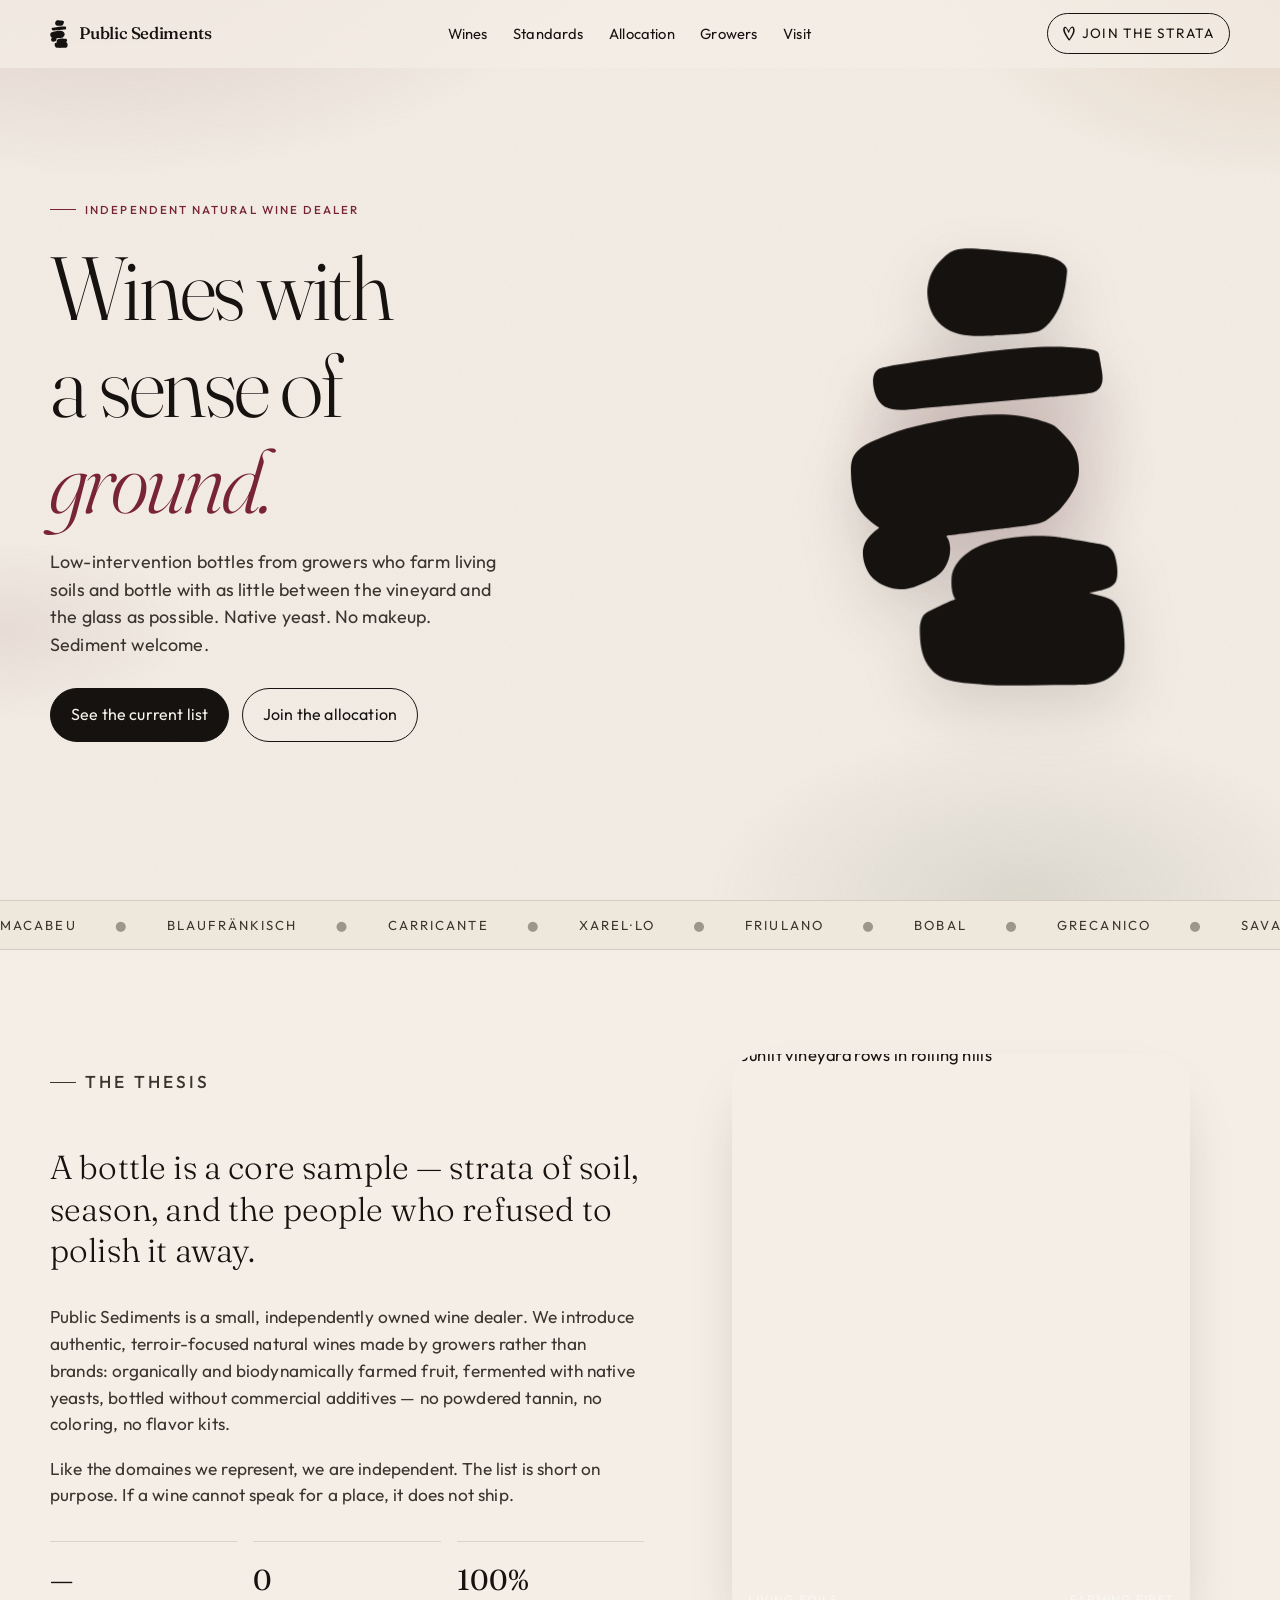
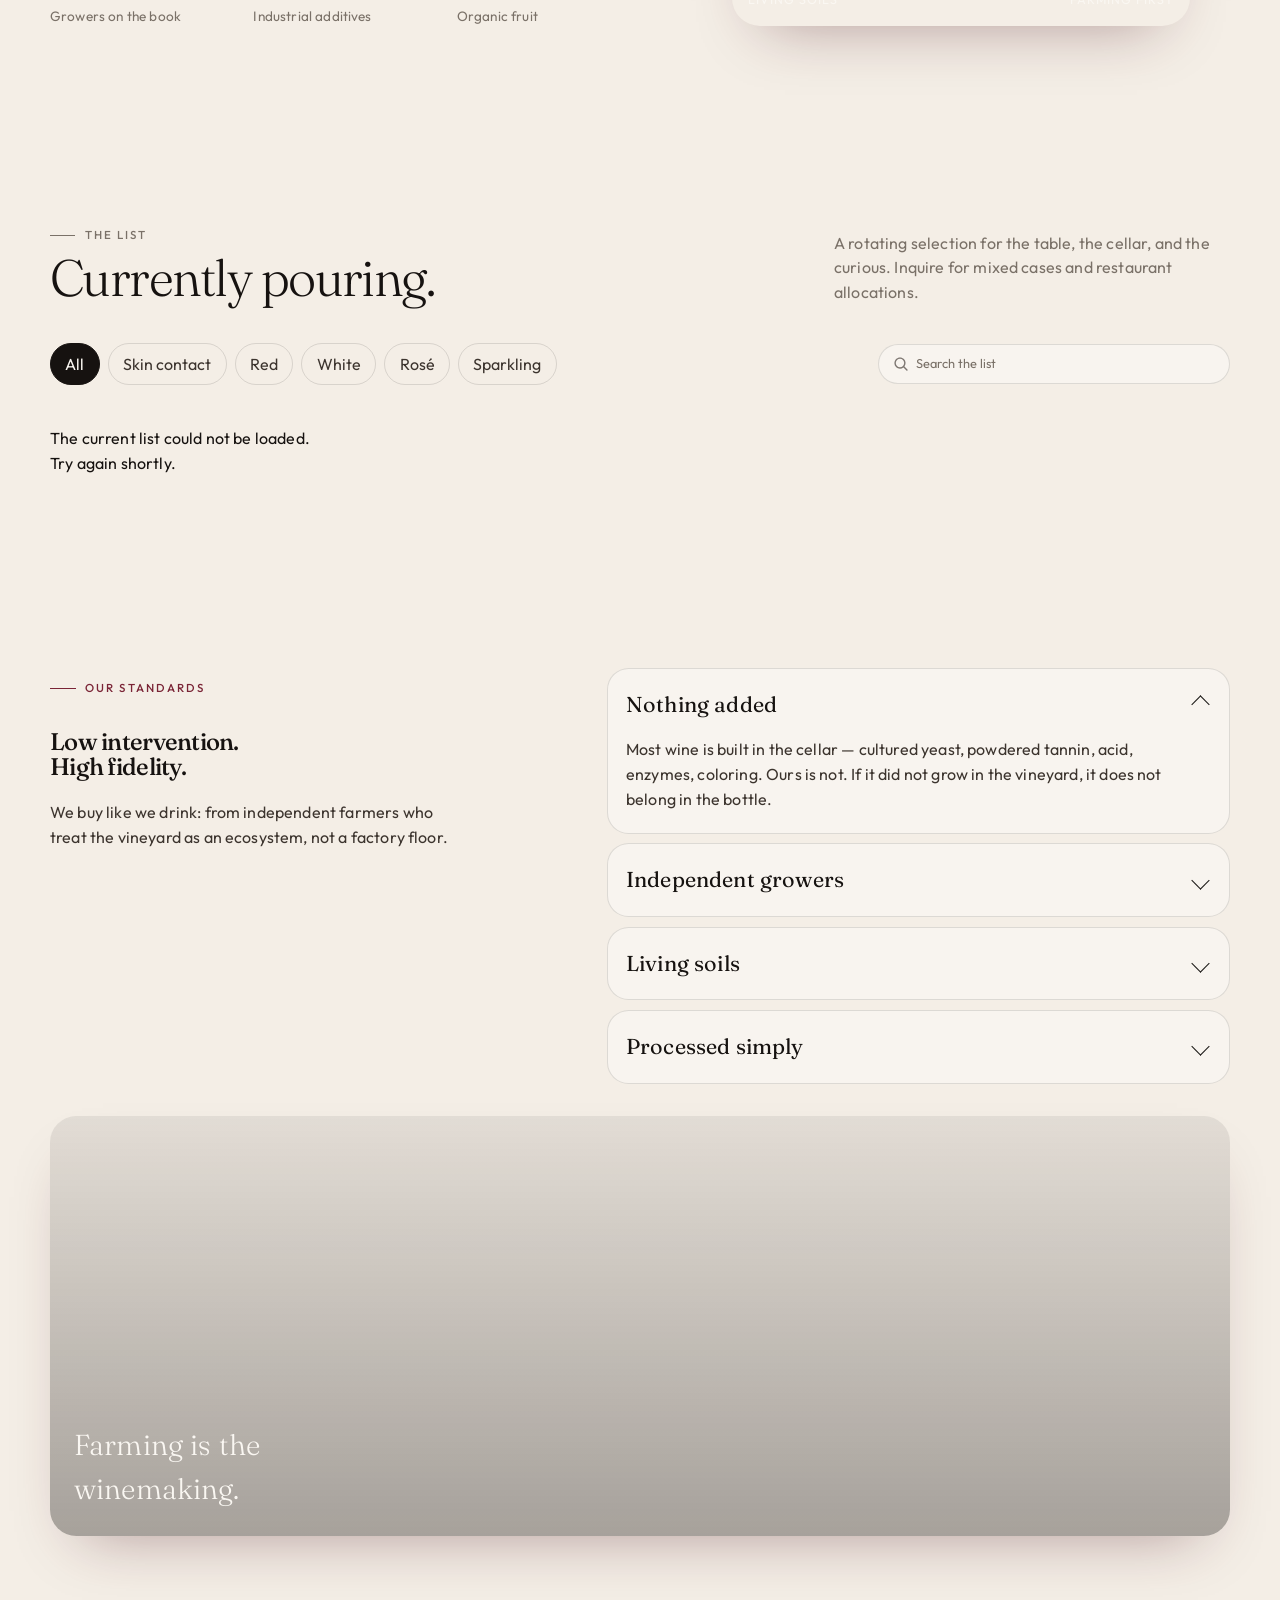
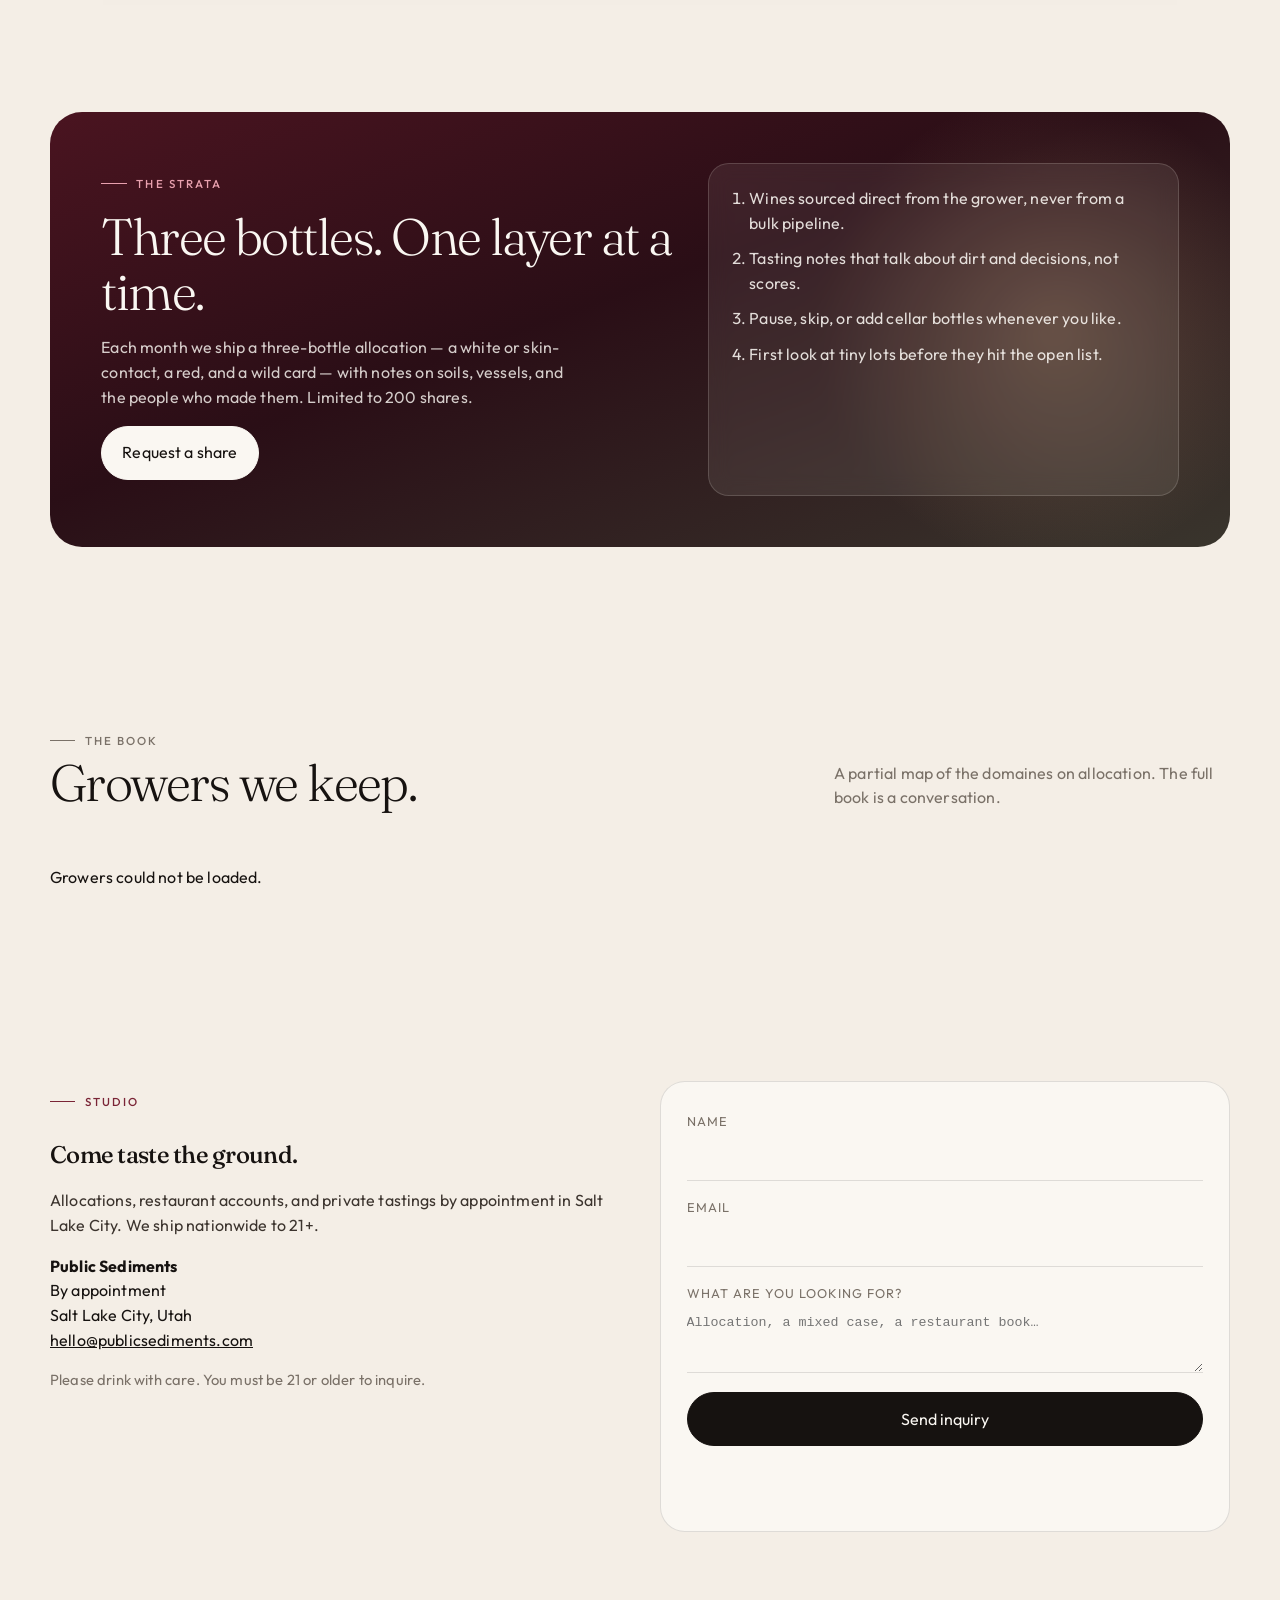
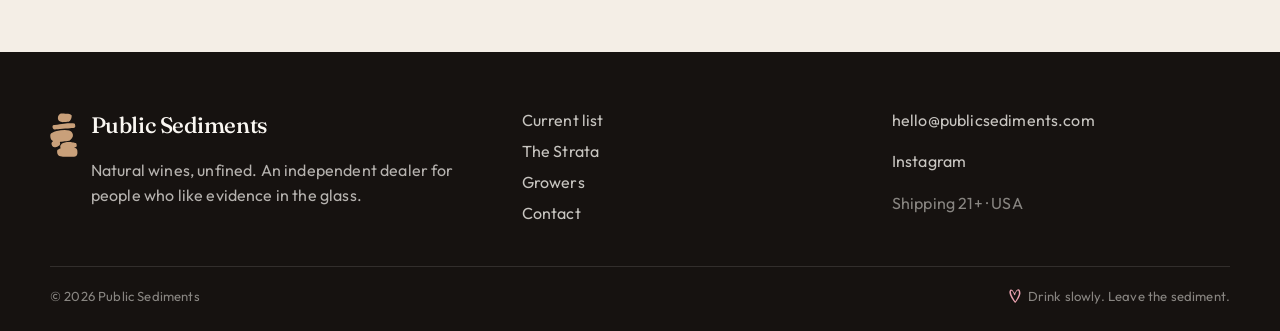
==== commit 9f36a0f6: "chore: load only from same origin" ====
--- a/index.html
+++ b/index.html
@@ -1066,7 +1066,6 @@
 
     const CATALOG_URLS = [
       "/data/wines-2026-09.json",
-      "https://main--ps--davidnuescheler.aem.live/data/wines-2026-09.json",
     ];
     const SWATCH = {
       skin: "linear-gradient(160deg, #e8b56b, #c45e2b 55%, #7a2436)",
